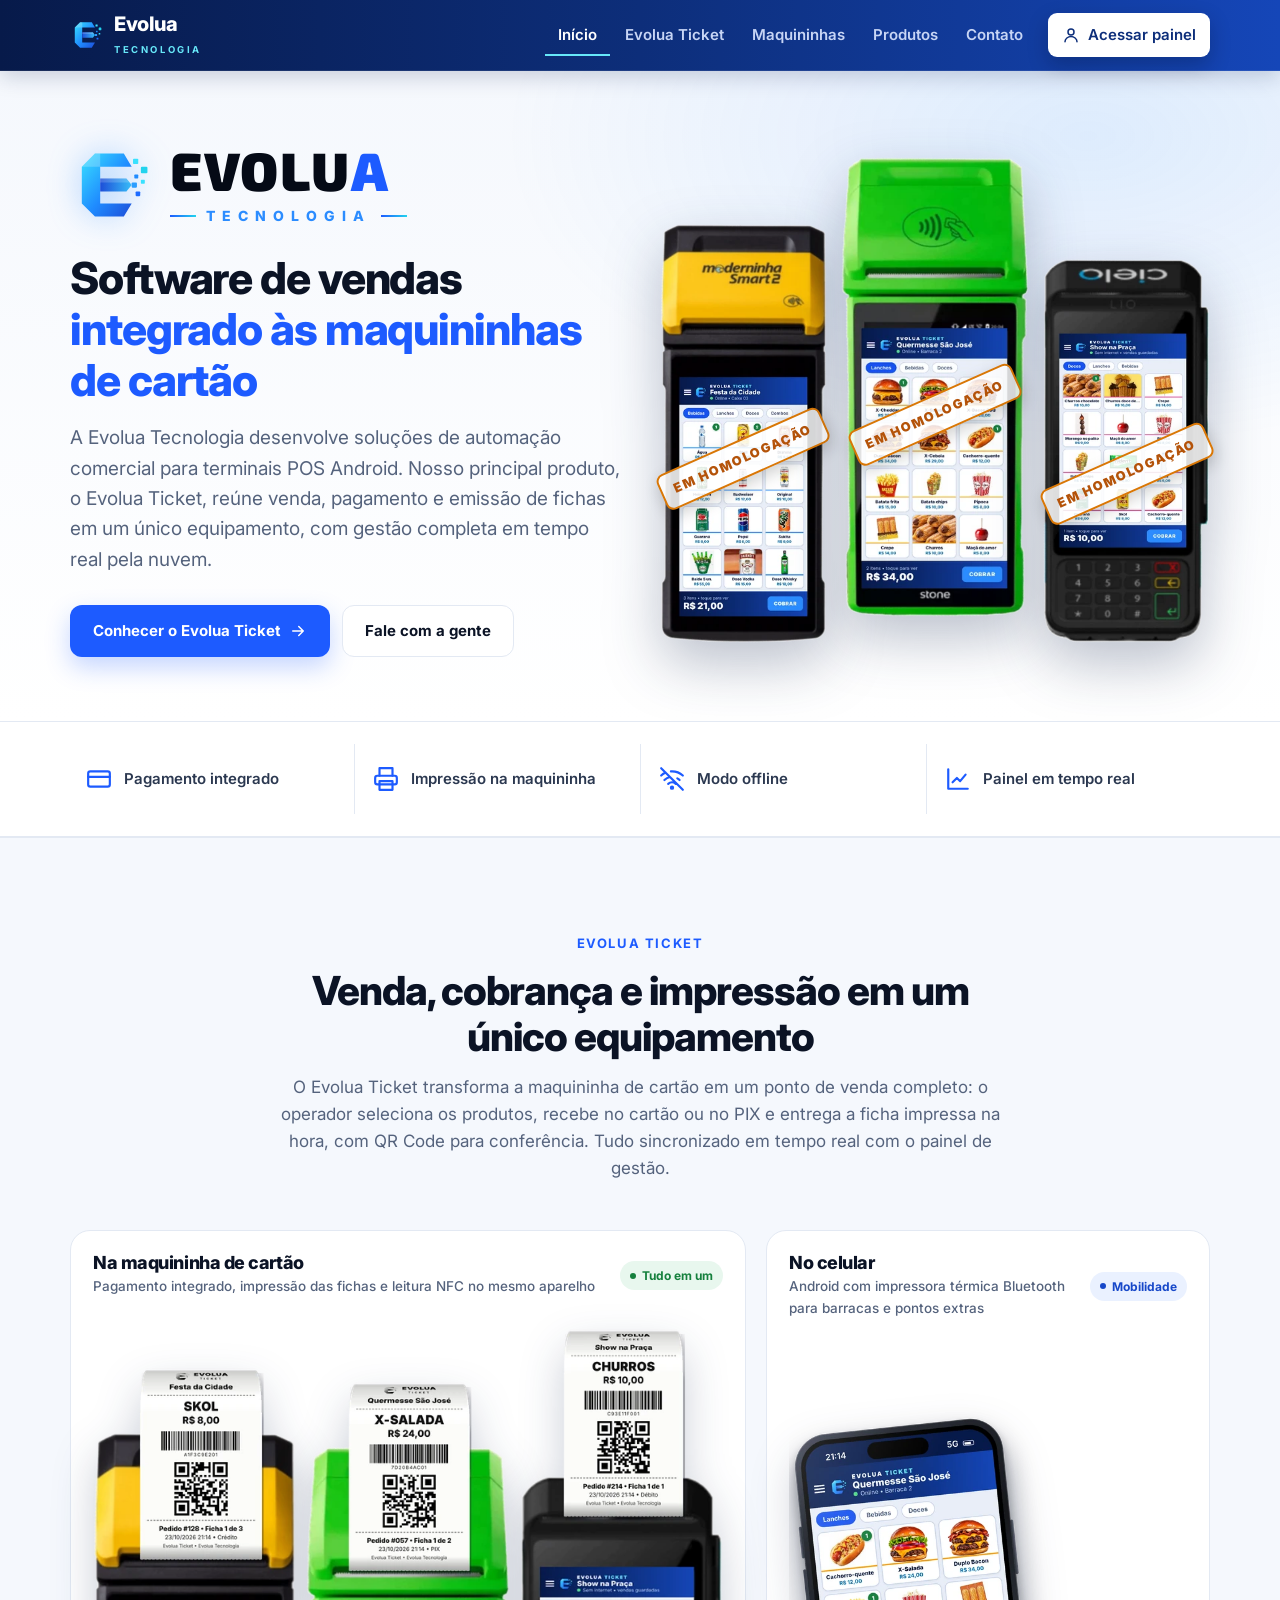
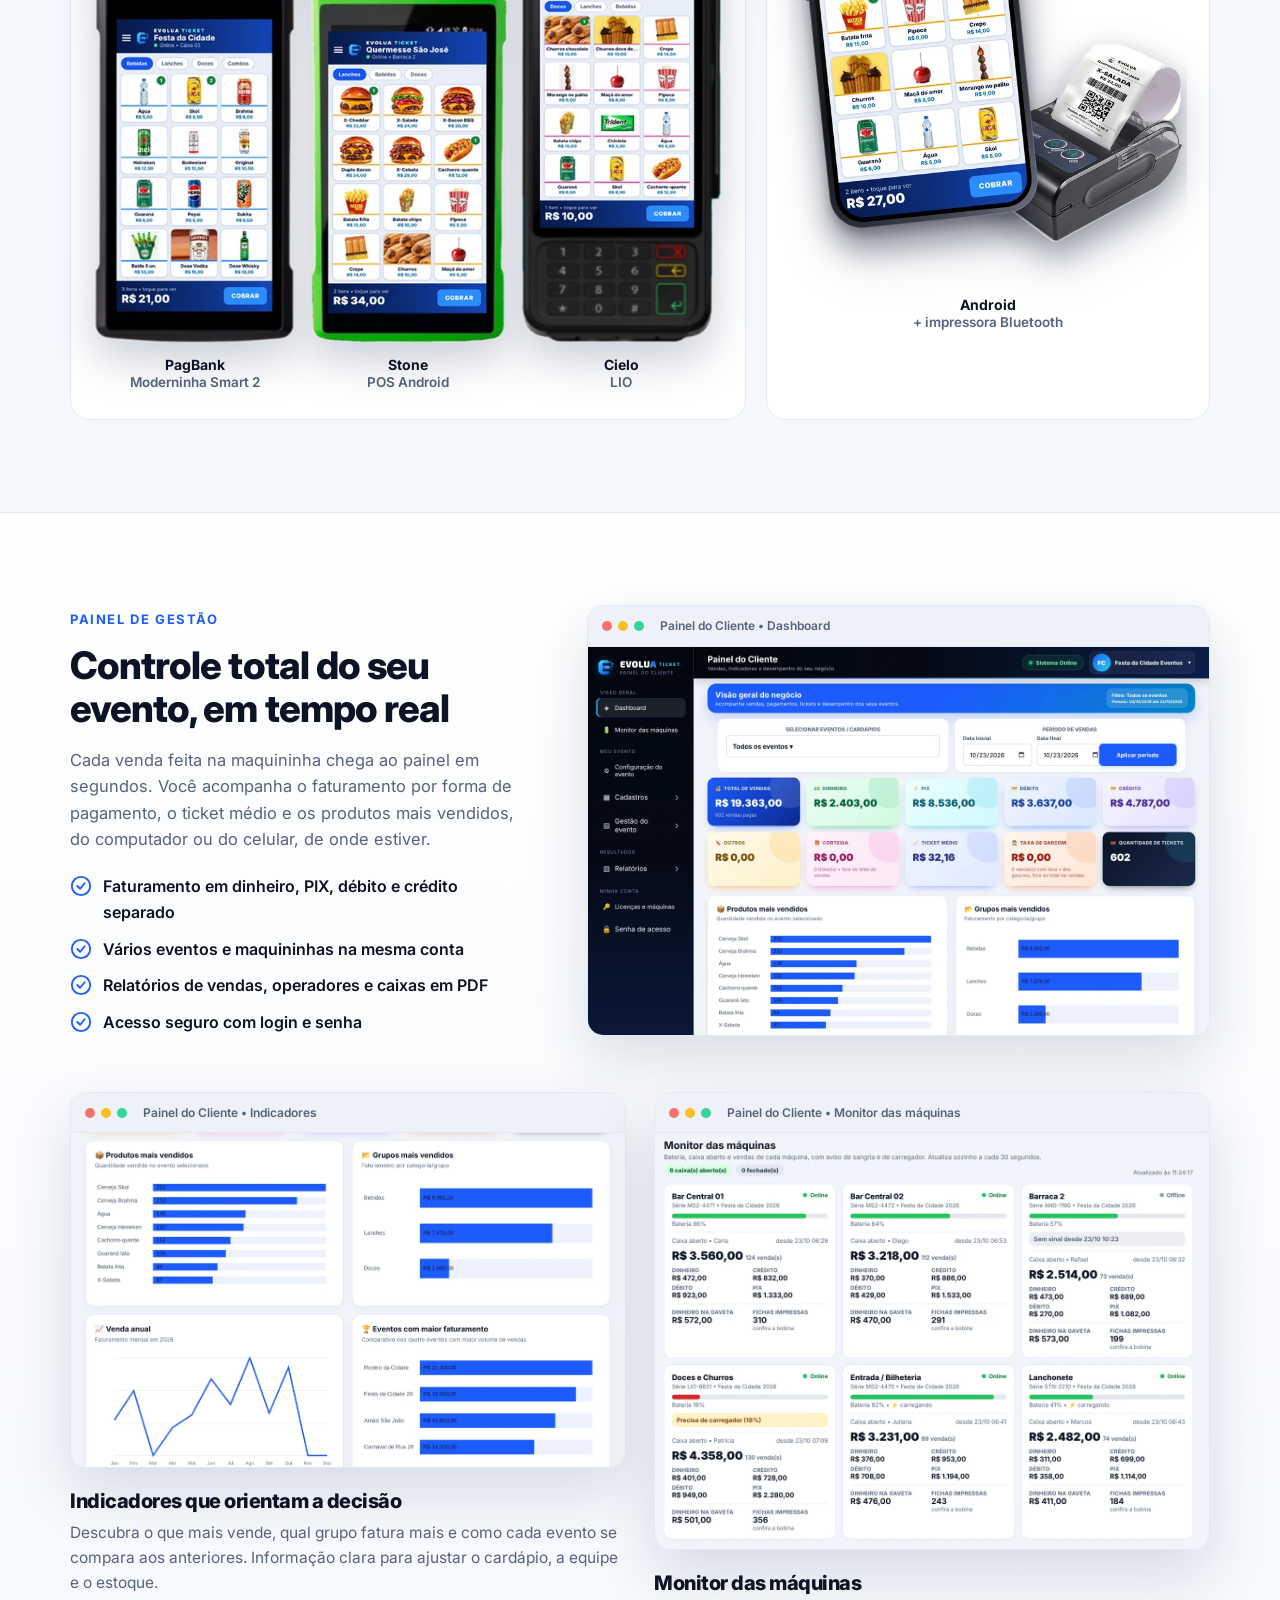
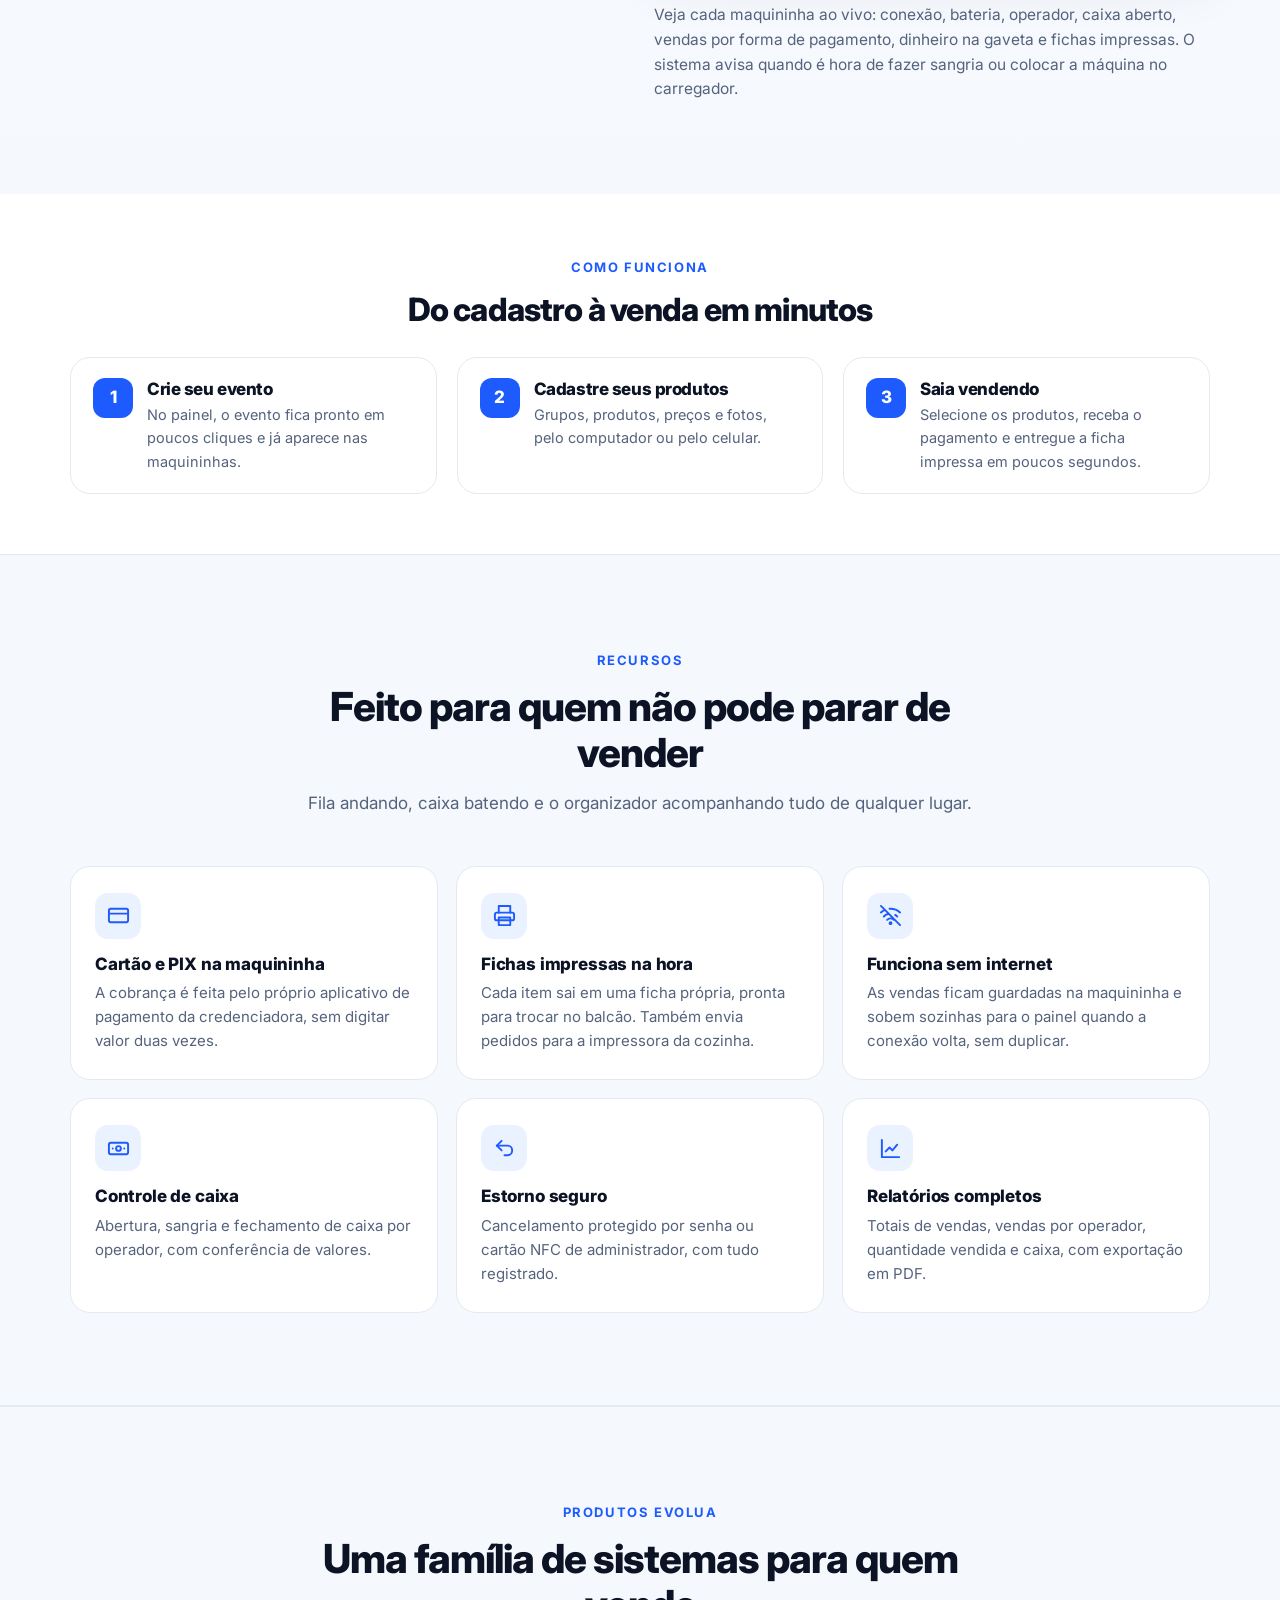
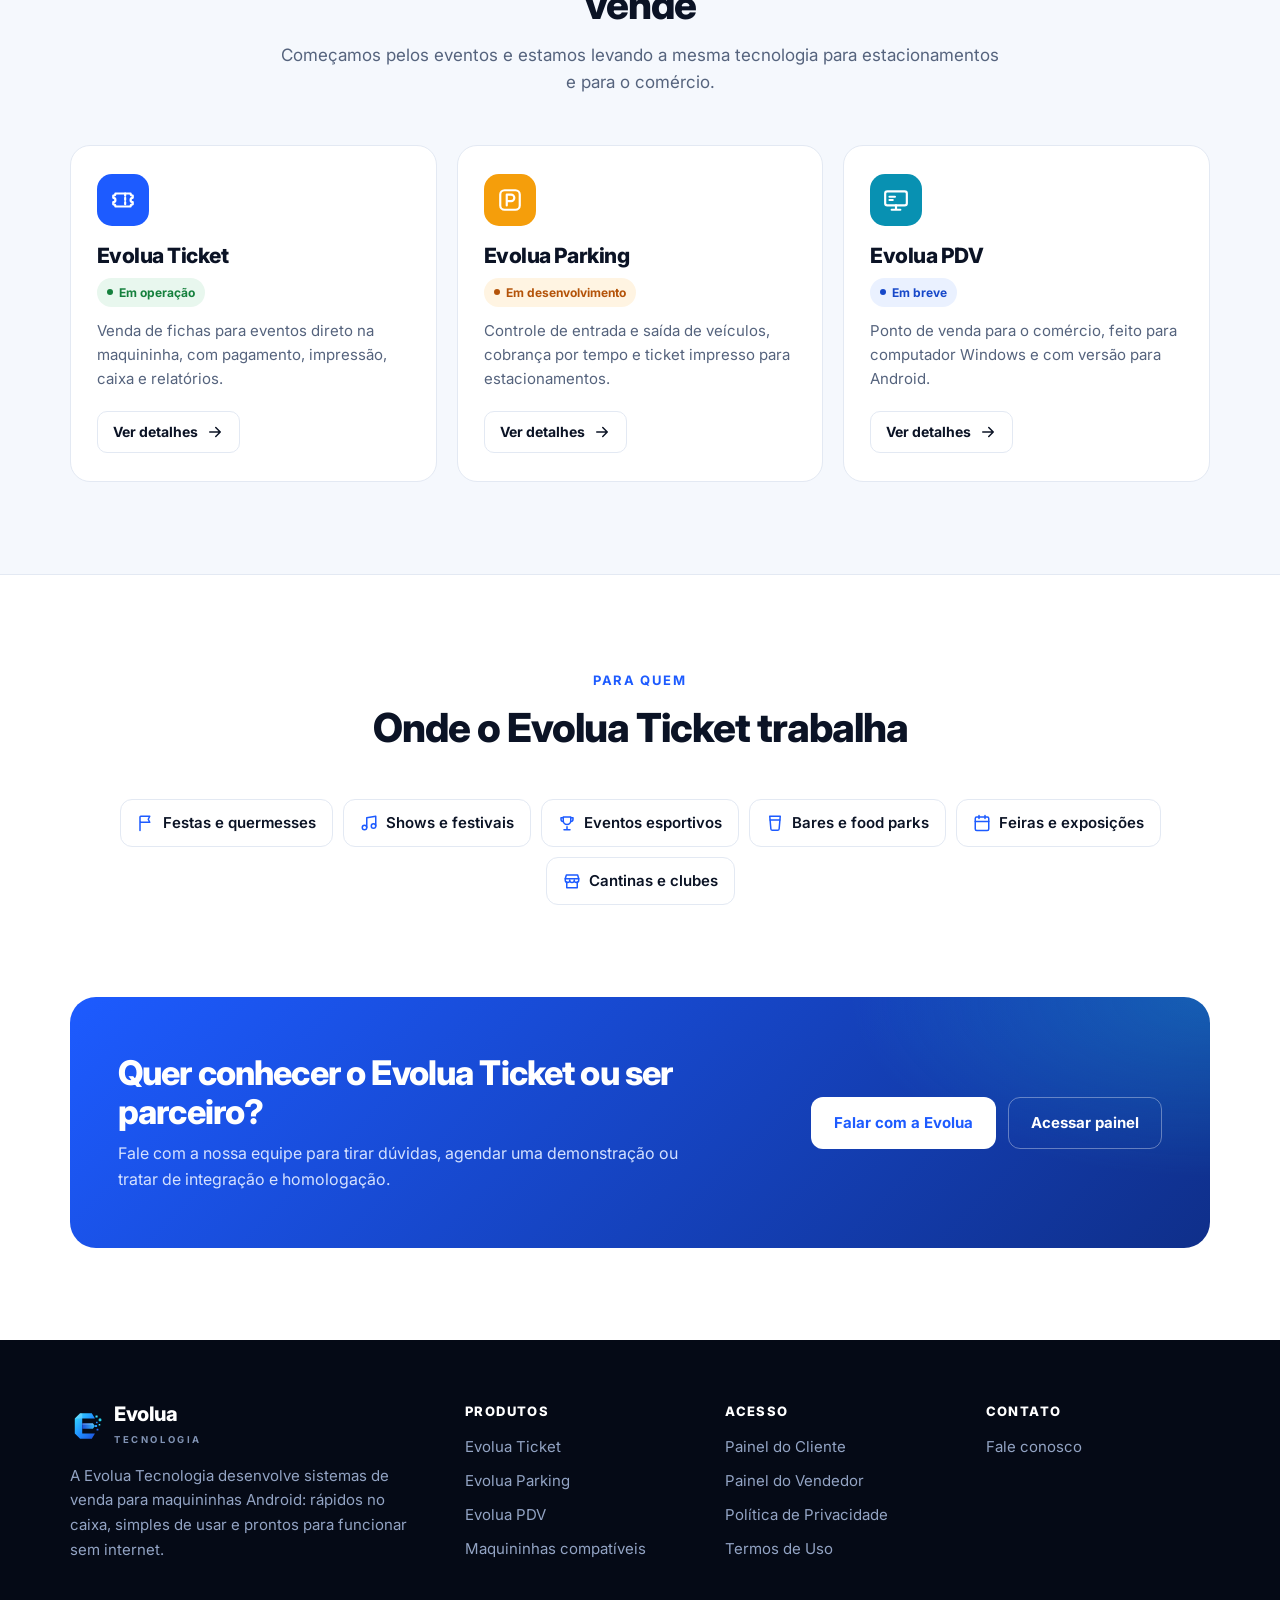
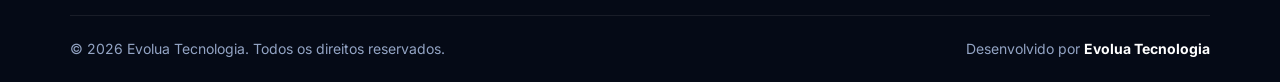
==== index.html @ aa146c1d "Painel de gestão com prints reais do sistema Dashboard, indicadores e monitor das máquinas tirados d" ====
<!doctype html>
<html lang="pt-BR">
<head>
<meta charset="utf-8">
<meta name="viewport" content="width=device-width, initial-scale=1">
<title>Evolua Tecnologia | Sistemas de venda para maquininhas Android</title>
<meta name="description" content="A Evolua Tecnologia desenvolve o Evolua Ticket, sistema de venda de fichas para eventos que roda direto na maquininha de cartão: cobra no cartão e no PIX, imprime as fichas e funciona sem internet.">
<meta name="theme-color" content="#071a4a">
<link rel="canonical" href="https://www.evoluatecnologia.com.br/">
<meta property="og:type" content="website">
<meta property="og:locale" content="pt_BR">
<meta property="og:site_name" content="Evolua Tecnologia">
<meta property="og:title" content="Evolua Tecnologia | Sistemas de venda para maquininhas Android">
<meta property="og:description" content="A Evolua Tecnologia desenvolve o Evolua Ticket, sistema de venda de fichas para eventos que roda direto na maquininha de cartão: cobra no cartão e no PIX, imprime as fichas e funciona sem internet.">
<meta property="og:url" content="https://www.evoluatecnologia.com.br/">
<link rel="icon" type="image/svg+xml" href="assets/img/evolua-icon.svg">
<link rel="preconnect" href="https://fonts.googleapis.com">
<link rel="preconnect" href="https://fonts.gstatic.com" crossorigin>
<link href="https://fonts.googleapis.com/css2?family=Exo+2:wght@800;900&family=Inter:wght@400;500;600;700;800;900&display=swap" rel="stylesheet">
<link rel="stylesheet" href="assets/css/style.css">
</head>
<body>
<header class="header">
  <div class="wrap">
    <a class="brand" href="index.html" aria-label="Evolua Tecnologia - início"><img src="assets/img/evolua-mark.svg" alt="" width="34" height="34"><span><span class="brand-name">Evolua</span><span class="brand-sub">Tecnologia</span></span></a>
    <button class="menu-btn" type="button" aria-label="Abrir menu" aria-expanded="false" aria-controls="menu"><svg viewBox="0 0 24 24" fill="none" stroke="currentColor" stroke-width="2" stroke-linecap="round" stroke-linejoin="round" aria-hidden="true"><path d="M3 6h18M3 12h18M3 18h18"/></svg></button>
    <nav class="nav" id="menu" aria-label="Menu principal">
      <a href="index.html" class="active" aria-current="page">Início</a><a href="evolua-ticket.html">Evolua Ticket</a><a href="index.html#compatibilidade">Maquininhas</a><a href="index.html#produtos">Produtos</a><a href="contato.html">Contato</a>
      <a class="btn btn-primary btn-sm" href="acesso.html"><svg viewBox="0 0 24 24" fill="none" stroke="currentColor" stroke-width="2" stroke-linecap="round" stroke-linejoin="round" aria-hidden="true"><circle cx="12" cy="8" r="4"/><path d="M4 21c0-4 4-7 8-7s8 3 8 7"/></svg> Acessar painel</a>
    </nav>
  </div>
</header>
<main>

<section class="hero hero-brand">
  <div class="wrap">
    <div>
      <div class="lockup" role="img" aria-label="Evolua Tecnologia">
        <img src="assets/img/evolua-mark.svg" alt="" width="84" height="84">
        <div><b>EVOLU<i>A</i></b><small>TECNOLOGIA</small></div>
      </div>
      <h1>Software de vendas <span class="hl">integrado às maquininhas de cartão</span></h1>
      <p class="lead">A Evolua Tecnologia desenvolve soluções de automação comercial para terminais POS Android. Nosso principal produto, o Evolua Ticket, reúne venda, pagamento e emissão de fichas em um único equipamento, com gestão completa em tempo real pela nuvem.</p>
      <div class="hero-actions">
        <a class="btn btn-primary" href="evolua-ticket.html">Conhecer o Evolua Ticket <svg viewBox="0 0 24 24" fill="none" stroke="currentColor" stroke-width="2" stroke-linecap="round" stroke-linejoin="round" aria-hidden="true"><path d="M5 12h14M13 6l6 6-6 6"/></svg></a>
        <a class="btn btn-outline" href="contato.html">Fale com a gente</a>
      </div>
    </div>
    <div class="real-devices">
      <figure class="real-dev "><img src="assets/img/maquininhas/moderninha-smart-2.webp" alt="Evolua Ticket na maquininha Moderninha Smart 2 da PagBank" loading="eager"><span class="stamp">Em homologação</span></figure>
      <figure class="real-dev mid"><img src="assets/img/maquininhas/stone.webp" alt="Evolua Ticket na maquininha da Stone" loading="eager"><span class="stamp">Em homologação</span></figure>
      <figure class="real-dev "><img src="assets/img/maquininhas/cielo.webp" alt="Evolua Ticket na maquininha Cielo LIO" loading="eager"><span class="stamp">Em homologação</span></figure>
    </div>
  </div>
</section>


<section class="strip">
  <div class="wrap">
    <div><svg viewBox="0 0 24 24" fill="none" stroke="currentColor" stroke-width="2" stroke-linecap="round" stroke-linejoin="round" aria-hidden="true"><rect x="2" y="5" width="20" height="14" rx="2"/><path d="M2 10h20"/></svg> Pagamento integrado</div>
    <div><svg viewBox="0 0 24 24" fill="none" stroke="currentColor" stroke-width="2" stroke-linecap="round" stroke-linejoin="round" aria-hidden="true"><path d="M6 9V2h12v7"/><rect x="2" y="9" width="20" height="8" rx="2"/><path d="M6 14h12v8H6z"/></svg> Impressão na maquininha</div>
    <div><svg viewBox="0 0 24 24" fill="none" stroke="currentColor" stroke-width="2" stroke-linecap="round" stroke-linejoin="round" aria-hidden="true"><path d="M2 2l20 20M8.5 16.5a5 5 0 0 1 7 0M5 13a10 10 0 0 1 5.2-2.8M19 13a10 10 0 0 0-2.1-1.6M2 8.8a15 15 0 0 1 4.2-2.7M22 8.8A15 15 0 0 0 11 5"/><circle cx="12" cy="20" r="1"/></svg> Modo offline</div>
    <div><svg viewBox="0 0 24 24" fill="none" stroke="currentColor" stroke-width="2" stroke-linecap="round" stroke-linejoin="round" aria-hidden="true"><path d="M3 3v18h18"/><path d="M7 15l4-4 3 3 5-6"/></svg> Painel em tempo real</div>
  </div>
</section>

<section class="section section-soft" id="compatibilidade">
  <div class="wrap">
    <div class="section-head reveal">
      <span class="kicker">Evolua Ticket</span>
      <h2>Venda, cobrança e impressão em um único equipamento</h2>
      <p>O Evolua Ticket transforma a maquininha de cartão em um ponto de venda completo: o operador seleciona os produtos, recebe no cartão ou no PIX e entrega a ficha impressa na hora, com QR Code para conferência. Tudo sincronizado em tempo real com o painel de gestão.</p>
    </div>
    <div class="compat">
      <article class="compat-card wide reveal">
        <div class="compat-head"><div><h3>Na maquininha de cartão</h3><small>Pagamento integrado, impressão das fichas e leitura NFC no mesmo aparelho</small></div><span class="pill">Tudo em um</span></div>
        <div class="compat-devices real">
          <figure><img src="assets/img/maquininhas/ficha-moderninha-smart-2.webp" alt="Ficha do Evolua Ticket saindo da Moderninha Smart 2" loading="lazy"><figcaption><b>PagBank</b>Moderninha Smart 2</figcaption></figure>
          <figure><img src="assets/img/maquininhas/ficha-stone.webp" alt="Ficha do Evolua Ticket saindo da maquininha Stone" loading="lazy"><figcaption><b>Stone</b>POS Android</figcaption></figure>
          <figure><img src="assets/img/maquininhas/ficha-cielo.webp" alt="Ficha do Evolua Ticket saindo da Cielo LIO" loading="lazy"><figcaption><b>Cielo</b>LIO</figcaption></figure>
        </div>
      </article>
      <article class="compat-card phone-card reveal">
        <div class="compat-head"><div><h3>No celular</h3><small>Android com impressora térmica Bluetooth para barracas e pontos extras</small></div><span class="pill blue">Mobilidade</span></div>
        <div class="compat-devices real">
          <figure class="phone-set"><img src="assets/img/maquininhas/celular-impressora.webp" alt="Evolua Ticket no celular Android com a ficha saindo da impressora Bluetooth" loading="lazy"><figcaption><b>Android</b>+ impressora Bluetooth</figcaption></figure>
        </div>
      </article>
    </div>
  </div>
</section>

<section class="section panel-section" id="painel">
  <div class="wrap">
    <div class="split panel-intro">
      <div class="reveal">
        <span class="kicker">Painel de gestão</span>
        <h2>Controle total do seu evento, em tempo real</h2>
        <p>Cada venda feita na maquininha chega ao painel em segundos. Você acompanha o faturamento por forma de pagamento, o ticket médio e os produtos mais vendidos, do computador ou do celular, de onde estiver.</p>
        <ul class="checklist"><li><svg viewBox="0 0 24 24" fill="none" stroke="currentColor" stroke-width="2" stroke-linecap="round" stroke-linejoin="round" aria-hidden="true"><circle cx="12" cy="12" r="10"/><path d="m8 12 3 3 5-6"/></svg><span>Faturamento em dinheiro, PIX, débito e crédito separado</span></li><li><svg viewBox="0 0 24 24" fill="none" stroke="currentColor" stroke-width="2" stroke-linecap="round" stroke-linejoin="round" aria-hidden="true"><circle cx="12" cy="12" r="10"/><path d="m8 12 3 3 5-6"/></svg><span>Vários eventos e maquininhas na mesma conta</span></li><li><svg viewBox="0 0 24 24" fill="none" stroke="currentColor" stroke-width="2" stroke-linecap="round" stroke-linejoin="round" aria-hidden="true"><circle cx="12" cy="12" r="10"/><path d="m8 12 3 3 5-6"/></svg><span>Relatórios de vendas, operadores e caixas em PDF</span></li><li><svg viewBox="0 0 24 24" fill="none" stroke="currentColor" stroke-width="2" stroke-linecap="round" stroke-linejoin="round" aria-hidden="true"><circle cx="12" cy="12" r="10"/><path d="m8 12 3 3 5-6"/></svg><span>Acesso seguro com login e senha</span></li></ul>
        
      </div>
      <figure class="shot reveal"><div class="shot-bar"><i></i><i></i><i></i><span>Painel do Cliente • Dashboard</span></div><img src="assets/img/painel/dashboard.webp" alt="Painel do cliente do Evolua Ticket com o faturamento do evento" loading="lazy"></figure>
    </div>
    <div class="panel-duo">
      <div class="duo-item reveal">
        <figure class="shot reveal"><div class="shot-bar"><i></i><i></i><i></i><span>Painel do Cliente • Indicadores</span></div><img src="assets/img/painel/graficos.webp" alt="Gráficos de produtos, grupos, venda anual e eventos no painel do Evolua Ticket" loading="lazy"></figure>
        <h3>Indicadores que orientam a decisão</h3>
        <p>Descubra o que mais vende, qual grupo fatura mais e como cada evento se compara aos anteriores. Informação clara para ajustar o cardápio, a equipe e o estoque.</p>
      </div>
      <div class="duo-item reveal">
        <figure class="shot reveal"><div class="shot-bar"><i></i><i></i><i></i><span>Painel do Cliente • Monitor das máquinas</span></div><img src="assets/img/painel/monitor.webp" alt="Monitor das máquinas do Evolua Ticket com bateria, caixa e vendas de cada maquininha" loading="lazy"></figure>
        <h3>Monitor das máquinas</h3>
        <p>Veja cada maquininha ao vivo: conexão, bateria, operador, caixa aberto, vendas por forma de pagamento, dinheiro na gaveta e fichas impressas. O sistema avisa quando é hora de fazer sangria ou colocar a máquina no carregador.</p>
      </div>
    </div>
  </div>
</section>

<section class="section section-compact">
  <div class="wrap">
    <div class="section-head reveal">
      <span class="kicker">Como funciona</span>
      <h2>Do cadastro à venda em minutos</h2>
    </div>
    <div class="steps">
      <div class="step reveal"><h3>Crie seu evento</h3><p>No painel, o evento fica pronto em poucos cliques e já aparece nas maquininhas.</p></div>
      <div class="step reveal"><h3>Cadastre seus produtos</h3><p>Grupos, produtos, preços e fotos, pelo computador ou pelo celular.</p></div>
      <div class="step reveal"><h3>Saia vendendo</h3><p>Selecione os produtos, receba o pagamento e entregue a ficha impressa em poucos segundos.</p></div>
    </div>
  </div>
</section>

<section class="section section-soft">
  <div class="wrap">
    <div class="section-head reveal">
      <span class="kicker">Recursos</span>
      <h2>Feito para quem não pode parar de vender</h2>
      <p>Fila andando, caixa batendo e o organizador acompanhando tudo de qualquer lugar.</p>
    </div>
    <div class="features "><div class="feature reveal"><div class="f-ic"><svg viewBox="0 0 24 24" fill="none" stroke="currentColor" stroke-width="2" stroke-linecap="round" stroke-linejoin="round" aria-hidden="true"><rect x="2" y="5" width="20" height="14" rx="2"/><path d="M2 10h20"/></svg></div><h3>Cartão e PIX na maquininha</h3><p>A cobrança é feita pelo próprio aplicativo de pagamento da credenciadora, sem digitar valor duas vezes.</p></div><div class="feature reveal"><div class="f-ic"><svg viewBox="0 0 24 24" fill="none" stroke="currentColor" stroke-width="2" stroke-linecap="round" stroke-linejoin="round" aria-hidden="true"><path d="M6 9V2h12v7"/><rect x="2" y="9" width="20" height="8" rx="2"/><path d="M6 14h12v8H6z"/></svg></div><h3>Fichas impressas na hora</h3><p>Cada item sai em uma ficha própria, pronta para trocar no balcão. Também envia pedidos para a impressora da cozinha.</p></div><div class="feature reveal"><div class="f-ic"><svg viewBox="0 0 24 24" fill="none" stroke="currentColor" stroke-width="2" stroke-linecap="round" stroke-linejoin="round" aria-hidden="true"><path d="M2 2l20 20M8.5 16.5a5 5 0 0 1 7 0M5 13a10 10 0 0 1 5.2-2.8M19 13a10 10 0 0 0-2.1-1.6M2 8.8a15 15 0 0 1 4.2-2.7M22 8.8A15 15 0 0 0 11 5"/><circle cx="12" cy="20" r="1"/></svg></div><h3>Funciona sem internet</h3><p>As vendas ficam guardadas na maquininha e sobem sozinhas para o painel quando a conexão volta, sem duplicar.</p></div><div class="feature reveal"><div class="f-ic"><svg viewBox="0 0 24 24" fill="none" stroke="currentColor" stroke-width="2" stroke-linecap="round" stroke-linejoin="round" aria-hidden="true"><rect x="2" y="6" width="20" height="12" rx="2"/><circle cx="12" cy="12" r="2.5"/><path d="M6 12h.01M18 12h.01"/></svg></div><h3>Controle de caixa</h3><p>Abertura, sangria e fechamento de caixa por operador, com conferência de valores.</p></div><div class="feature reveal"><div class="f-ic"><svg viewBox="0 0 24 24" fill="none" stroke="currentColor" stroke-width="2" stroke-linecap="round" stroke-linejoin="round" aria-hidden="true"><path d="M9 14 4 9l5-5"/><path d="M4 9h11a5 5 0 0 1 0 10h-3"/></svg></div><h3>Estorno seguro</h3><p>Cancelamento protegido por senha ou cartão NFC de administrador, com tudo registrado.</p></div><div class="feature reveal"><div class="f-ic"><svg viewBox="0 0 24 24" fill="none" stroke="currentColor" stroke-width="2" stroke-linecap="round" stroke-linejoin="round" aria-hidden="true"><path d="M3 3v18h18"/><path d="M7 15l4-4 3 3 5-6"/></svg></div><h3>Relatórios completos</h3><p>Totais de vendas, vendas por operador, quantidade vendida e caixa, com exportação em PDF.</p></div></div>
  </div>
</section>

<section class="section section-soft" id="produtos">
  <div class="wrap">
    <div class="section-head reveal">
      <span class="kicker">Produtos Evolua</span>
      <h2>Uma família de sistemas para quem vende</h2>
      <p>Começamos pelos eventos e estamos levando a mesma tecnologia para estacionamentos e para o comércio.</p>
    </div>
    <div class="products">
      <article class="product reveal">
        <div class="p-ic"><svg viewBox="0 0 24 24" fill="none" stroke="currentColor" stroke-width="2" stroke-linecap="round" stroke-linejoin="round" aria-hidden="true"><path d="M3 8a2 2 0 0 0 2-2h14a2 2 0 0 0 2 2v2a2 2 0 0 0 0 4v2a2 2 0 0 0-2 2H5a2 2 0 0 0-2-2v-2a2 2 0 0 0 0-4Z"/><path d="M14 6v12" stroke-dasharray="2 2"/></svg></div>
        <h3>Evolua Ticket</h3><span class="pill">Em operação</span>
        <p>Venda de fichas para eventos direto na maquininha, com pagamento, impressão, caixa e relatórios.</p>
        <a class="btn btn-outline btn-sm" href="evolua-ticket.html">Ver detalhes <svg viewBox="0 0 24 24" fill="none" stroke="currentColor" stroke-width="2" stroke-linecap="round" stroke-linejoin="round" aria-hidden="true"><path d="M5 12h14M13 6l6 6-6 6"/></svg></a>
      </article>
      <article class="product reveal">
        <div class="p-ic amber"><svg viewBox="0 0 24 24" fill="none" stroke="currentColor" stroke-width="2" stroke-linecap="round" stroke-linejoin="round" aria-hidden="true"><rect x="3" y="3" width="18" height="18" rx="4"/><path d="M9 17V7h4a3 3 0 0 1 0 6H9"/></svg></div>
        <h3>Evolua Parking</h3><span class="pill amber">Em desenvolvimento</span>
        <p>Controle de entrada e saída de veículos, cobrança por tempo e ticket impresso para estacionamentos.</p>
        <a class="btn btn-outline btn-sm" href="evolua-parking.html">Ver detalhes <svg viewBox="0 0 24 24" fill="none" stroke="currentColor" stroke-width="2" stroke-linecap="round" stroke-linejoin="round" aria-hidden="true"><path d="M5 12h14M13 6l6 6-6 6"/></svg></a>
      </article>
      <article class="product reveal">
        <div class="p-ic cyan"><svg viewBox="0 0 24 24" fill="none" stroke="currentColor" stroke-width="2" stroke-linecap="round" stroke-linejoin="round" aria-hidden="true"><rect x="2" y="4" width="20" height="13" rx="2"/><path d="M8 21h8M12 17v4"/><path d="M6 9h5M6 12h3"/></svg></div>
        <h3>Evolua PDV</h3><span class="pill blue">Em breve</span>
        <p>Ponto de venda para o comércio, feito para computador Windows e com versão para Android.</p>
        <a class="btn btn-outline btn-sm" href="evolua-pdv.html">Ver detalhes <svg viewBox="0 0 24 24" fill="none" stroke="currentColor" stroke-width="2" stroke-linecap="round" stroke-linejoin="round" aria-hidden="true"><path d="M5 12h14M13 6l6 6-6 6"/></svg></a>
      </article>
    </div>
  </div>
</section>

<section class="section">
  <div class="wrap">
    <div class="section-head reveal">
      <span class="kicker">Para quem</span>
      <h2>Onde o Evolua Ticket trabalha</h2>
    </div>
    <div class="uses">
      <span><svg viewBox="0 0 24 24" fill="none" stroke="currentColor" stroke-width="2" stroke-linecap="round" stroke-linejoin="round" aria-hidden="true"><path d="M4 22V4a1 1 0 0 1 1-1h12l-2 4 2 4H5"/></svg> Festas e quermesses</span><span><svg viewBox="0 0 24 24" fill="none" stroke="currentColor" stroke-width="2" stroke-linecap="round" stroke-linejoin="round" aria-hidden="true"><path d="M9 18V5l12-2v13"/><circle cx="6" cy="18" r="3"/><circle cx="18" cy="16" r="3"/></svg> Shows e festivais</span><span><svg viewBox="0 0 24 24" fill="none" stroke="currentColor" stroke-width="2" stroke-linecap="round" stroke-linejoin="round" aria-hidden="true"><path d="M8 21h8M12 17v4M7 4h10v5a5 5 0 0 1-10 0Z"/><path d="M17 5h3v2a3 3 0 0 1-3 3M7 5H4v2a3 3 0 0 0 3 3"/></svg> Eventos esportivos</span>
      <span><svg viewBox="0 0 24 24" fill="none" stroke="currentColor" stroke-width="2" stroke-linecap="round" stroke-linejoin="round" aria-hidden="true"><path d="M5 3h14l-1.5 17a2 2 0 0 1-2 1.8h-7a2 2 0 0 1-2-1.8Z"/><path d="M5.5 8h13"/></svg> Bares e food parks</span><span><svg viewBox="0 0 24 24" fill="none" stroke="currentColor" stroke-width="2" stroke-linecap="round" stroke-linejoin="round" aria-hidden="true"><rect x="3" y="4" width="18" height="18" rx="2"/><path d="M16 2v4M8 2v4M3 10h18"/></svg> Feiras e exposições</span><span><svg viewBox="0 0 24 24" fill="none" stroke="currentColor" stroke-width="2" stroke-linecap="round" stroke-linejoin="round" aria-hidden="true"><path d="M3 9 4.5 4h15L21 9"/><path d="M3 9h18v2a3 3 0 0 1-6 0 3 3 0 0 1-6 0 3 3 0 0 1-6 0Z"/><path d="M5 13v8h14v-8"/></svg> Cantinas e clubes</span>
    </div>
  </div>
</section>

<section class="section" style="padding-top:0">
  <div class="wrap">
    <div class="cta reveal">
      <div><h2>Quer conhecer o Evolua Ticket ou ser parceiro?</h2><p>Fale com a nossa equipe para tirar dúvidas, agendar uma demonstração ou tratar de integração e homologação.</p></div>
      <div class="actions"><a class="btn btn-white" href="contato.html">Falar com a Evolua</a><a class="btn btn-ghost" href="acesso.html">Acessar painel</a></div>
    </div>
  </div>
</section>

</main>
<footer class="footer">
  <div class="wrap">
    <div class="footer-grid">
      <div>
        <a class="brand" href="index.html" aria-label="Evolua Tecnologia - início"><img src="assets/img/evolua-mark.svg" alt="" width="34" height="34"><span><span class="brand-name">Evolua</span><span class="brand-sub">Tecnologia</span></span></a>
        <p class="about">A Evolua Tecnologia desenvolve sistemas de venda para maquininhas Android: rápidos no caixa, simples de usar e prontos para funcionar sem internet.</p>
        <p class="company" data-contact="empresa" hidden><span data-contact-text></span></p>
      </div>
      <div>
        <h4>Produtos</h4>
        <ul>
          <li><a href="evolua-ticket.html">Evolua Ticket</a></li>
          <li><a href="evolua-parking.html">Evolua Parking</a></li>
          <li><a href="evolua-pdv.html">Evolua PDV</a></li>
          <li><a href="index.html#compatibilidade">Maquininhas compatíveis</a></li>
        </ul>
      </div>
      <div>
        <h4>Acesso</h4>
        <ul>
          <li><a href="https://giropdv-server-production.up.railway.app/index.php">Painel do Cliente</a></li>
          <li><a href="https://giropdv-server-production.up.railway.app/vendedor.php">Painel do Vendedor</a></li>
          <li><a href="privacidade.html">Política de Privacidade</a></li>
          <li><a href="termos.html">Termos de Uso</a></li>
        </ul>
      </div>
      <div>
        <h4>Contato</h4>
        <ul>
          <li><a href="contato.html">Fale conosco</a></li>
          <li><a data-contact="whatsapp" hidden>WhatsApp: <span data-contact-text></span></a></li>
          <li><a data-contact="email" hidden><span data-contact-text></span></a></li>
          <li><a data-contact="instagram" hidden>Instagram: <span data-contact-text></span></a></li>
        </ul>
      </div>
    </div>
    <div class="footer-bottom">
      <span>© <span data-year>2026</span> Evolua Tecnologia. Todos os direitos reservados.</span>
      <span>Desenvolvido por <b>Evolua Tecnologia</b></span>
    </div>
  </div>
</footer>
<a class="wa-float" href="contato.html" aria-label="Falar no WhatsApp" hidden><svg viewBox="0 0 24 24" fill="currentColor" aria-hidden="true"><path d="M17.47 14.38c-.3-.15-1.76-.87-2.03-.97-.27-.1-.47-.15-.67.15-.2.3-.77.97-.94 1.17-.17.2-.35.22-.65.07-.3-.15-1.26-.46-2.4-1.48-.89-.79-1.49-1.77-1.66-2.07-.17-.3-.02-.46.13-.61.13-.13.3-.35.45-.52.15-.17.2-.3.3-.5.1-.2.05-.37-.03-.52-.07-.15-.67-1.6-.92-2.2-.24-.58-.49-.5-.67-.51h-.57c-.2 0-.52.07-.8.37-.27.3-1.04 1.02-1.04 2.48 0 1.46 1.07 2.88 1.21 3.08.15.2 2.1 3.2 5.08 4.49.71.31 1.26.49 1.7.63.71.22 1.36.19 1.87.12.57-.09 1.76-.72 2-1.41.25-.7.25-1.29.17-1.41-.07-.13-.27-.2-.57-.35ZM12.04 21.5h-.01a9.43 9.43 0 0 1-4.8-1.32l-.35-.2-3.57.94.95-3.48-.22-.36A9.42 9.42 0 0 1 2.6 12.05C2.6 6.84 6.84 2.6 12.05 2.6c2.52 0 4.9.99 6.68 2.77a9.37 9.37 0 0 1 2.76 6.68c0 5.21-4.24 9.45-9.45 9.45Zm8.04-17.5A11.3 11.3 0 0 0 12.04.7C5.78.7.68 5.8.68 12.05c0 2 .52 3.95 1.52 5.67L.58 23.3l5.72-1.5a11.3 11.3 0 0 0 5.74 1.46h.01c6.26 0 11.36-5.1 11.36-11.35 0-3.04-1.18-5.89-3.33-8.03Z"/></svg></a>
<script src="assets/js/main.js"></script>
</body>
</html>
---- assets/css/style.css ----
/* =========================================================
   EVOLUA TECNOLOGIA - SITE INSTITUCIONAL
   Visual claro e corporativo, nas cores do Evolua Ticket.
========================================================= */
:root{
    --navy:#050a16;
    --navy-2:#0a1530;
    --blue:#1d5bff;
    --blue-2:#2b8cff;
    --blue-dark:#1748c9;
    --cyan:#22d3ee;
    --green:#16a34a;
    --amber:#d97706;

    --bg:#ffffff;
    --bg-soft:#f5f8fd;
    --text:#0b1325;
    --muted:#55637d;
    --line:#e3e9f3;

    --radius:20px;
    --shadow:0 18px 50px rgba(15,32,72,.09);
    --wrap:1180px;
}
*{box-sizing:border-box}
html{scroll-behavior:smooth;-webkit-text-size-adjust:100%}
body{margin:0;font-family:'Inter',system-ui,-apple-system,'Segoe UI',Arial,sans-serif;background:var(--bg);color:var(--text);line-height:1.6;-webkit-font-smoothing:antialiased;overflow-x:hidden}
img,svg{max-width:100%;display:block}
a{color:inherit}
h1,h2,h3,h4{margin:0;line-height:1.15;letter-spacing:-.025em;font-weight:800}
p{margin:0}
.wrap{width:100%;max-width:var(--wrap);margin:0 auto;padding:0 20px}

/* ---------- Marca ---------- */
.brand{display:flex;align-items:center;gap:10px;text-decoration:none;color:var(--text)}
.brand img{width:34px;height:34px}
.brand-name{font-size:20px;font-weight:800;letter-spacing:-.02em;line-height:1}
.brand-sub{display:block;font-size:9.5px;font-weight:700;letter-spacing:2.6px;color:var(--muted);margin-top:4px;text-transform:uppercase}
.footer .brand{color:#fff}
.footer .brand-sub{color:#8193b4}

/* ---------- Botões ---------- */
.btn{display:inline-flex;align-items:center;justify-content:center;gap:8px;padding:13px 22px;border-radius:12px;border:1px solid transparent;font:inherit;font-weight:700;font-size:15px;text-decoration:none;cursor:pointer;transition:transform .18s,box-shadow .18s,background .18s,border-color .18s;white-space:nowrap}
.btn svg{width:18px;height:18px;flex:0 0 auto}
.btn:hover{transform:translateY(-1px)}
.btn-primary{background:var(--blue);color:#fff;box-shadow:0 10px 24px rgba(29,91,255,.25)}
.btn-primary:hover{background:var(--blue-dark)}
.btn-outline{background:#fff;color:var(--text);border-color:var(--line)}
.btn-outline:hover{border-color:var(--blue);color:var(--blue)}
.btn-white{background:#fff;color:var(--blue)}
.btn-ghost{background:transparent;color:#fff;border-color:rgba(255,255,255,.35)}
.btn-ghost:hover{background:rgba(255,255,255,.1)}
.btn-sm{padding:9px 15px;font-size:14px;border-radius:10px}
.btn-block{width:100%}

/* ---------- Cabeçalho (mesmo degradê da barra do app Evolua Ticket) ---------- */
.header{position:sticky;top:0;z-index:50;background:linear-gradient(90deg,#071a4a,#0d2e7a,#1546b8);border-bottom:1px solid rgba(255,255,255,.08);box-shadow:0 6px 20px rgba(7,26,74,.18)}
.header .wrap{display:flex;align-items:center;justify-content:space-between;gap:20px;height:70px}
.header .brand{color:#fff}
.header .brand-sub{color:#67e8f9}
.nav{display:flex;align-items:center;gap:2px}
.nav a{color:#c7d5f5;text-decoration:none;font-weight:600;font-size:15px;padding:9px 13px;border-radius:9px;transition:background .15s,color .15s}
.nav a:hover{color:#fff;background:rgba(255,255,255,.10)}
.nav a.active{color:#fff;box-shadow:inset 0 -2px 0 #67e8f9;border-radius:0}
.nav .btn{margin-left:10px;background:#fff;color:#0d2e7a;box-shadow:0 8px 20px rgba(3,10,30,.25)}
.nav .btn:hover{color:#0d2e7a;background:#e7efff}
.menu-btn{display:none;width:44px;height:44px;border-radius:10px;border:1px solid rgba(255,255,255,.25);background:transparent;color:#fff;cursor:pointer;align-items:center;justify-content:center}
.menu-btn svg{width:22px;height:22px}
@media (max-width:940px){
    .menu-btn{display:inline-flex}
    .nav{position:fixed;left:0;right:0;top:70px;flex-direction:column;align-items:stretch;gap:2px;padding:12px 20px 22px;background:linear-gradient(180deg,#0d2e7a,#071a4a);border-bottom:1px solid rgba(255,255,255,.08);box-shadow:0 20px 40px rgba(3,10,30,.3);transform:translateY(-8px);opacity:0;pointer-events:none;transition:opacity .2s,transform .2s;max-height:calc(100vh - 70px);overflow:auto}
    .nav.open{transform:none;opacity:1;pointer-events:auto}
    .nav a{padding:13px 12px;font-size:16px}
    .nav a.active{background:rgba(255,255,255,.08);box-shadow:inset 3px 0 0 #67e8f9;border-radius:9px}
    .nav .btn{margin:10px 0 0}
}

/* ---------- Hero ---------- */
.hero{position:relative;overflow:hidden;background:radial-gradient(900px 480px at 85% 10%,rgba(43,140,255,.12),transparent 65%),linear-gradient(180deg,var(--bg-soft),#fff);padding:72px 0 64px;border-bottom:1px solid var(--line)}
.hero .wrap{display:grid;grid-template-columns:1fr 1fr;gap:40px;align-items:center}
.hero-sm{padding:64px 0 56px}
.hero-sm .wrap{grid-template-columns:1fr;max-width:860px}
.eyebrow{display:inline-flex;align-items:center;gap:8px;font-size:13px;font-weight:700;color:var(--blue);padding:7px 13px;border-radius:999px;background:#eaf1ff}
.eyebrow .dot{width:7px;height:7px;border-radius:50%;background:var(--blue)}
.eyebrow.amber{color:var(--amber);background:#fff4e2}
.eyebrow.amber .dot{background:var(--amber)}
.hero h1{font-size:clamp(34px,4.6vw,54px);margin:18px 0 18px}
.hero h1 .hl{color:var(--blue)}
.hero .lead{font-size:clamp(17px,1.5vw,19px);color:var(--muted);max-width:580px}
.hero-actions{display:flex;flex-wrap:wrap;gap:12px;margin-top:30px}
.hero-checks{display:flex;flex-wrap:wrap;gap:10px 22px;margin-top:30px;color:#3a4760;font-size:14.5px;font-weight:600}
.hero-checks span{display:inline-flex;align-items:center;gap:7px}
.hero-checks svg{width:18px;height:18px;color:var(--green)}
.hero-devices{position:relative;display:flex;justify-content:center;align-items:flex-end;gap:18px;min-height:470px;padding-top:40px}
.hero-devices::before{content:"";position:absolute;left:10%;right:10%;bottom:-6px;height:30px;border-radius:50%;background:radial-gradient(rgba(15,32,72,.22),transparent 70%)}
.hero-devices .dv:nth-child(1){font-size:8.6px;margin-bottom:6px}
.hero-devices .dv:nth-child(2){font-size:11px;z-index:2}
.hero-devices .dv:nth-child(3){font-size:8.6px;margin-bottom:6px}
@media (max-width:940px){
    .hero{padding:52px 0 48px}
    .hero .wrap{grid-template-columns:1fr;gap:20px}
    .hero-devices{min-height:0}
}
@media (max-width:520px){
    .hero-devices{gap:8px}
    .hero-devices .dv:nth-child(1),.hero-devices .dv:nth-child(3){font-size:6px}
    .hero-devices .dv:nth-child(2){font-size:7.8px}
    .hero-actions .btn{flex:1 1 100%}
}

/* ---------- Seções ---------- */
.section{padding:92px 0}
.section-soft{background:var(--bg-soft);border-top:1px solid var(--line);border-bottom:1px solid var(--line)}
.section-head{max-width:720px;margin:0 auto 48px;text-align:center}
.kicker{font-size:13px;font-weight:700;letter-spacing:1.6px;text-transform:uppercase;color:var(--blue)}
.section-head h2{font-size:clamp(28px,3.4vw,40px);margin:12px 0 14px}
.section-head p{color:var(--muted);font-size:17px}
@media (max-width:720px){.section{padding:64px 0}.section-head{margin-bottom:34px}}

/* ---------- Faixa de destaques ---------- */
.strip{border-bottom:1px solid var(--line);background:#fff}
.strip .wrap{display:grid;grid-template-columns:repeat(4,1fr);gap:0}
.strip div{display:flex;align-items:center;gap:12px;padding:22px 18px;font-weight:600;font-size:15px;color:#2b3850}
.strip div + div{border-left:1px solid var(--line)}
.strip svg{width:26px;height:26px;color:var(--blue);flex:0 0 auto}
@media (max-width:860px){.strip .wrap{grid-template-columns:1fr 1fr}.strip div:nth-child(3){border-left:0}.strip div:nth-child(n+3){border-top:1px solid var(--line)}}
@media (max-width:460px){.strip div{padding:16px 10px;font-size:14px}}

/* ---------- Compatibilidade (vitrine de maquininhas) ---------- */
.compat{display:grid;grid-template-columns:repeat(3,1fr);gap:20px}
.compat-card{display:flex;flex-direction:column;padding:22px 22px 24px;border-radius:var(--radius);background:#fff;border:1px solid var(--line)}
.compat-card.wide{grid-column:span 2}
.compat-head{display:flex;align-items:center;justify-content:space-between;gap:10px;margin-bottom:18px}
.compat-head h3{font-size:18px}
.compat-head small{display:block;color:var(--muted);font-size:13.5px;font-weight:500;margin-top:2px;letter-spacing:0}
.pill{flex:0 0 auto;display:inline-flex;align-items:center;gap:6px;font-size:12px;font-weight:700;padding:5px 10px;border-radius:999px;background:#e8f7ee;color:#15803d}
.pill::before{content:"";width:6px;height:6px;border-radius:50%;background:currentColor}
.pill.blue{background:#eaf1ff;color:var(--blue-dark)}
.pill.amber{background:#fff4e2;color:#b45309}
.compat-devices{flex:1;display:flex;justify-content:space-around;align-items:flex-end;gap:12px;padding:10px 0 4px;min-height:290px}
.compat-devices figure{margin:0;display:flex;flex-direction:column;align-items:center;gap:12px}
.compat-devices figcaption{font-size:13.5px;font-weight:600;color:var(--muted);text-align:center;line-height:1.3}
.compat-devices figcaption b{display:block;color:var(--text);font-size:14px}
.compat-devices .dv{font-size:7.6px}
.compat-note{margin-top:16px;color:var(--muted);font-size:14.5px}
.next-list{display:flex;flex-wrap:wrap;gap:8px;margin-top:4px}
.next-list span{padding:8px 13px;border-radius:10px;background:var(--bg-soft);border:1px solid var(--line);font-weight:600;font-size:14px;color:#2b3850}
@media (max-width:1000px){.compat{grid-template-columns:1fr 1fr}.compat-card.wide{grid-column:1/-1}}
@media (max-width:640px){.compat{grid-template-columns:1fr}.compat-devices .dv{font-size:6.2px}.compat-devices{min-height:240px}}

/* ---------- Maquininhas (desenho) ---------- */
.dv{position:relative;flex:0 0 auto;width:15em;height:32em;border-radius:2.4em 2.4em 2.8em 2.8em;background:linear-gradient(160deg,#30343d,#15181e 55%,#0b0d11);box-shadow:0 2.4em 4em rgba(15,23,42,.30),inset 0 .1em 0 rgba(255,255,255,.14),inset 0 -.2em 0 rgba(0,0,0,.5)}
.dv-head{position:absolute;left:.9em;right:.9em;top:-.2em;height:5.2em;border-radius:2em 2em .9em .9em;background:linear-gradient(180deg,#3a3f4a,#1d2129);box-shadow:inset 0 .1em 0 rgba(255,255,255,.12)}
.dv-head::after{content:"";position:absolute;left:16%;right:16%;top:.9em;height:.55em;border-radius:.3em;background:#07080b;box-shadow:inset 0 .1em .2em rgba(0,0,0,.9)}
.dv-screen{position:absolute;left:.9em;right:.9em;top:5.8em;bottom:5.4em;border-radius:1em;overflow:hidden;border:.3em solid #040507;background:#000}
.dv-chin{position:absolute;left:50%;bottom:2em;transform:translateX(-50%);width:5.5em;height:.55em;border-radius:.3em;background:#2c313b}
.dv-slot{position:absolute;left:26%;right:26%;bottom:-.25em;height:.7em;border-radius:0 0 .6em .6em;background:#040507}
/* Topo amarelo (estilo maquininhas PagBank) */
.dv.yellow .dv-head{background:linear-gradient(180deg,#ffd43b,#f5b800);box-shadow:inset 0 .1em 0 rgba(255,255,255,.5)}
.dv.yellow .dv-head::after{background:#2a2200}
/* Modelo baixo e largo (estilo A930) */
.dv.short{height:29em;width:15.6em}
.dv.short .dv-head{height:4.4em}
.dv.short .dv-screen{top:5em;bottom:4.8em}
/* Modelo fino (estilo P2) */
.dv.slim{width:13.4em;height:30.5em;border-radius:2em 2em 2.4em 2.4em}
.dv.slim .dv-head{left:2em;right:2em;top:-1.4em;height:3.6em;border-radius:1.4em 1.4em .5em .5em}
.dv.slim .dv-head::after{top:.6em}
.dv.slim .dv-screen{top:2.8em;bottom:3.8em}
.dv.slim .dv-chin{bottom:1.4em}
/* Celular */
.dv.phone{width:14em;height:29em;border-radius:2.4em;padding:0;background:linear-gradient(160deg,#3a4152,#11141b)}
.dv.phone .dv-screen{top:.7em;bottom:.7em;left:.7em;right:.7em;border-radius:1.8em;border:0}
.dv.phone .dv-screen::before{content:"";position:absolute;z-index:3;top:.6em;left:50%;transform:translateX(-50%);width:.8em;height:.8em;border-radius:50%;background:#000;box-shadow:0 0 0 .15em #10131a}
.dv.phone .app-top{padding-top:2em}
/* Impressora Bluetooth */
.bt-printer{position:relative;flex:0 0 auto;width:10em;height:9em;border-radius:1.6em;background:linear-gradient(160deg,#f1f4f8,#c8cfdb);box-shadow:0 1.6em 3em rgba(15,23,42,.25),inset 0 .1em 0 #fff}
.bt-printer::before{content:"";position:absolute;left:1em;right:1em;top:1em;height:.5em;border-radius:.3em;background:#3a4152}
.bt-printer i{position:absolute;left:1.2em;bottom:1.2em;width:.7em;height:.7em;border-radius:50%;background:var(--cyan);box-shadow:0 0 .8em var(--cyan)}
/* POS clara (estilo SUNMI / Senraise) */
.dv.light{background:linear-gradient(160deg,#f6f8fb,#cdd4de);box-shadow:0 2.4em 4em rgba(15,23,42,.25),inset 0 .1em 0 #fff}
.dv.light .dv-head{background:linear-gradient(180deg,#eef1f6,#c3cad6)}
.dv.light .dv-head::after{background:#3a4152}
.dv.light .dv-screen{border-color:#111}
.dv.light .dv-chin{background:#a5adbb}

/* Ficha saindo da impressora */
.paper{position:absolute;left:50%;bottom:calc(100% - 1.4em);width:56%;transform:translateX(-50%);z-index:0;background:#fff;color:#0b1325;text-align:center;padding:1em .8em 1.2em;border-radius:.2em .2em 0 0;box-shadow:0 -.4em 1.2em rgba(15,32,72,.15);animation:printOut 5s ease-in-out infinite}
.paper::before{content:"";position:absolute;left:0;right:0;top:-.6em;height:.6em;background:linear-gradient(-45deg,transparent .4em,#fff 0) 0 0/.8em .6em repeat-x,linear-gradient(45deg,transparent .4em,#fff 0) 0 0/.8em .6em repeat-x}
.paper b{display:block;font-size:.85em;font-weight:900;letter-spacing:.08em}
.paper b i{font-style:normal;color:var(--blue-2)}
.paper strong{display:block;font-size:1.5em;font-weight:900;margin:.4em 0 .1em;line-height:1.1}
.paper small{display:block;font-size:.8em;color:#5a6a86}
.paper hr{border:0;border-top:.15em dashed #c9d2e3;margin:.7em -.2em .6em}
.paper .code{height:1.6em;background:repeating-linear-gradient(90deg,#0b1325 0 .2em,transparent .2em .3em,#0b1325 .3em .4em,transparent .4em .6em,#0b1325 .6em .9em,transparent .9em 1em)}
.dv .dv-head{z-index:1}
@keyframes printOut{0%,10%{transform:translate(-50%,85%)}40%,88%{transform:translate(-50%,0)}100%{transform:translate(-50%,0);opacity:0}}
.bt-printer .paper{bottom:calc(100% - .2em);width:78%;font-size:.8em}
.dv .paper{font-size:.72em;width:66%;bottom:calc(100% - 2em)}
.paper b{white-space:nowrap}

/* ---------- Tela do app (igual à do Evolua Ticket) ---------- */
.app{position:absolute;inset:0;display:flex;flex-direction:column;background:#050a16;font-family:'Inter',sans-serif;font-size:.62em;color:#f1f5ff;overflow:hidden;line-height:1.2}
.app-top{display:flex;align-items:center;gap:.6em;padding:.9em .8em;background:linear-gradient(90deg,#071a4a,#0d2e7a,#1546b8)}
.app-menu{width:1.5em;height:1.1em;flex:0 0 auto;background:linear-gradient(#fff,#fff) 0 0/100% 2px no-repeat,linear-gradient(#fff,#fff) 0 50%/100% 2px no-repeat,linear-gradient(#fff,#fff) 0 100%/100% 2px no-repeat}
.app-top img{width:2.3em;height:2.3em;flex:0 0 auto}
.app-top div{min-width:0}
.app-top b{display:block;font-size:.78em;font-weight:900;letter-spacing:.15em}
.app-top b span{color:#67e8f9}
.app-top strong{display:block;font-size:1.15em;font-weight:800;white-space:nowrap;overflow:hidden;text-overflow:ellipsis}
.app-top small{display:flex;align-items:center;gap:.4em;font-size:.8em;color:#c7d5f5;white-space:nowrap}
.app-top small i{width:.65em;height:.65em;border-radius:50%;background:#4ade80;flex:0 0 auto}
.app-chips{display:flex;gap:.5em;padding:.7em .7em .5em;white-space:nowrap}
.app-chips span{padding:.45em .9em;border-radius:999px;font-size:.85em;font-weight:700;background:#0f1d3d;border:1px solid #1e2e55;color:#93a3c0}
.app-chips span.on{background:#1d5bff;border-color:#1d5bff;color:#fff}
.app-grid{flex:1;display:grid;grid-template-columns:1fr 1fr;gap:.55em;padding:.3em .7em .7em;align-content:start}
.app-grid > div{position:relative;border-radius:.8em;padding:.7em .7em .65em;background:#0f1d3d;border:1px solid #1e2e55;border-top:.35em solid var(--c,#2b8cff);min-height:4.4em}
.app-grid b{display:block;font-size:.95em;font-weight:800;padding-right:1.6em}
.app-grid small{display:block;margin-top:.35em;font-size:.85em;font-weight:700;color:#67e8f9}
.app-grid em{position:absolute;top:.45em;right:.45em;min-width:1.7em;height:1.7em;border-radius:999px;display:grid;place-items:center;font-style:normal;font-size:.8em;font-weight:900;background:#22c55e;color:#04210f}
.app-bottom{display:flex;align-items:center;gap:.6em;padding:.8em;background:linear-gradient(90deg,#071a4a,#0d2e7a,#1546b8)}
.app-bottom div{flex:1;min-width:0}
.app-bottom small{display:block;font-size:.78em;color:#c7d5f5;white-space:nowrap;overflow:hidden;text-overflow:ellipsis}
.app-bottom b{font-size:1.7em;font-weight:900}
.app-bottom span{padding:.85em 1.1em;border-radius:.7em;background:#2b8cff;font-weight:900;font-size:.95em;letter-spacing:.04em}

/* ---------- Recursos ---------- */
.features{display:grid;grid-template-columns:repeat(3,1fr);gap:18px}
.feature{padding:26px 24px;border-radius:var(--radius);background:#fff;border:1px solid var(--line);transition:border-color .2s,box-shadow .2s}
.feature:hover{border-color:#c9d7f2;box-shadow:var(--shadow)}
.feature .f-ic{width:46px;height:46px;border-radius:13px;display:grid;place-items:center;background:#eaf1ff;color:var(--blue);margin-bottom:16px}
.feature .f-ic svg{width:23px;height:23px}
.feature h3{font-size:17px;margin-bottom:7px;letter-spacing:-.01em}
.feature p{color:var(--muted);font-size:15px}
.features.cols-4{grid-template-columns:repeat(4,1fr)}
@media (max-width:980px){.features,.features.cols-4{grid-template-columns:1fr 1fr}}
@media (max-width:560px){.features,.features.cols-4{grid-template-columns:1fr}}

/* ---------- Passo a passo ---------- */
.steps{display:grid;grid-template-columns:repeat(3,1fr);gap:20px;counter-reset:step}
.step{padding:28px 26px;border-radius:var(--radius);background:#fff;border:1px solid var(--line)}
.step::before{counter-increment:step;content:counter(step);display:grid;place-items:center;width:40px;height:40px;border-radius:12px;margin-bottom:16px;font-weight:800;font-size:17px;color:#fff;background:var(--blue)}
.step h3{font-size:18px;margin-bottom:7px}
.step p{color:var(--muted);font-size:15px}
@media (max-width:860px){.steps{grid-template-columns:1fr}}

/* ---------- Bloco dividido ---------- */
.split{display:grid;grid-template-columns:1fr 1fr;gap:56px;align-items:center}
.split h2{font-size:clamp(28px,3.2vw,38px);margin:12px 0 16px}
.split p{color:var(--muted);font-size:16.5px}
.checklist{list-style:none;padding:0;margin:22px 0 0;display:grid;gap:11px}
.checklist li{display:flex;gap:11px;align-items:flex-start;font-weight:600}
.checklist li svg{width:22px;height:22px;flex:0 0 auto;color:var(--blue);margin-top:1px}
@media (max-width:900px){.split{grid-template-columns:1fr;gap:34px}}

/* Painel (ilustração) */
.panel{border-radius:20px;background:#fff;border:1px solid var(--line);box-shadow:var(--shadow);overflow:hidden}
.panel-bar{display:flex;align-items:center;gap:7px;padding:12px 16px;border-bottom:1px solid var(--line);background:var(--bg-soft)}
.panel-bar i{width:10px;height:10px;border-radius:50%;background:#d4dbe8}
.panel-bar span{margin-left:10px;font-size:12px;color:var(--muted);font-weight:600}
.panel-body{display:grid;grid-template-columns:120px 1fr;min-height:300px}
.panel-side{background:linear-gradient(180deg,#03060e,#050a16 55%,#0a1838);padding:16px 12px;display:flex;flex-direction:column;gap:7px}
.panel-side img{width:26px;height:26px;margin-bottom:10px}
.panel-side i{height:9px;border-radius:5px;background:rgba(255,255,255,.12)}
.panel-side i.on{background:rgba(34,211,238,.5)}
.panel-main{padding:18px}
.panel-main h4{font-size:15px;margin-bottom:12px}
.kpis{display:grid;grid-template-columns:repeat(3,1fr);gap:10px}
.kpi{padding:12px;border-radius:12px;border:1px solid var(--line)}
.kpi small{display:block;color:var(--muted);font-size:11.5px;font-weight:600}
.kpi b{display:block;font-size:18px;margin-top:3px}
.bars{display:flex;align-items:flex-end;gap:8px;height:120px;margin-top:14px;padding:12px;border-radius:12px;border:1px solid var(--line)}
.bars i{flex:1;border-radius:5px 5px 2px 2px;background:linear-gradient(180deg,var(--blue-2),var(--blue))}
@media (max-width:520px){.panel-body{grid-template-columns:64px 1fr}.kpis{grid-template-columns:1fr 1fr}.kpi:nth-child(3){display:none}}

/* ---------- Produtos ---------- */
.products{display:grid;grid-template-columns:repeat(3,1fr);gap:20px}
.product{display:flex;flex-direction:column;padding:28px 26px;border-radius:var(--radius);background:#fff;border:1px solid var(--line)}
.product .p-ic{width:52px;height:52px;border-radius:15px;display:grid;place-items:center;color:#fff;background:var(--blue);margin-bottom:18px}
.product .p-ic svg{width:26px;height:26px}
.product .p-ic.amber{background:#f59e0b}
.product .p-ic.cyan{background:#0891b2}
.product h3{font-size:21px}
.product .pill{align-self:flex-start;margin:10px 0 12px}
.product p{color:var(--muted);font-size:15px;margin-bottom:20px}
.product .btn{margin-top:auto;align-self:flex-start}
@media (max-width:940px){.products{grid-template-columns:1fr;max-width:560px;margin:0 auto}}

/* ---------- Para quem ---------- */
.uses{display:flex;flex-wrap:wrap;justify-content:center;gap:10px}
.uses span{display:inline-flex;align-items:center;gap:8px;padding:11px 16px;border-radius:12px;background:#fff;border:1px solid var(--line);font-weight:600;font-size:15px}
.uses svg{width:18px;height:18px;color:var(--blue)}

/* ---------- CTA ---------- */
.cta{border-radius:26px;padding:56px 48px;background:radial-gradient(600px 300px at 100% 0,rgba(34,211,238,.25),transparent 60%),linear-gradient(135deg,var(--blue),#0f2f8a);color:#fff;display:flex;align-items:center;justify-content:space-between;gap:28px;flex-wrap:wrap}
.cta h2{font-size:clamp(25px,3vw,34px);max-width:640px}
.cta p{color:#d4e1ff;margin-top:10px;max-width:580px}
.cta .actions{display:flex;flex-wrap:wrap;gap:12px}
@media (max-width:600px){.cta{padding:36px 22px;border-radius:20px}.cta .actions .btn{flex:1 1 100%}}

/* ---------- Roadmap ---------- */
.roadmap{display:grid;gap:12px;margin-top:22px}
.rm{padding:18px 20px;border-radius:14px;border:1px dashed #c7d3ea;background:#fff}
.rm small{font-size:12px;font-weight:700;letter-spacing:1px;text-transform:uppercase;color:var(--blue)}
.rm h4{font-size:16px;margin:5px 0 3px;letter-spacing:-.01em}
.rm p{color:var(--muted);font-size:14.5px}
.rm.done{border-style:solid;border-color:#bfe8cf;background:#f3fbf6}
.rm.done small{color:#15803d}

.platforms{display:flex;flex-wrap:wrap;gap:10px;margin-top:24px}
.platform{display:inline-flex;align-items:center;gap:9px;padding:10px 15px;border-radius:12px;background:#fff;border:1px solid var(--line);font-weight:700;font-size:14.5px}
.platform svg{width:19px;height:19px;color:var(--blue)}
.platform small{color:var(--muted);font-weight:600}

/* ---------- Formulários ---------- */
.form-card{padding:30px;border-radius:22px;background:#fff;border:1px solid var(--line);box-shadow:var(--shadow)}
.form-card h3{font-size:21px;margin-bottom:6px}
.form-card > p{color:var(--muted);margin-bottom:20px;font-size:15px}
.field{margin-bottom:15px}
.field label{display:block;font-size:13px;font-weight:700;color:#3d4a63;margin-bottom:7px}
.field input,.field select,.field textarea{width:100%;padding:13px 14px;border-radius:11px;border:1px solid #d6deeb;background:#f8fafd;font:inherit;font-size:16px;color:var(--text);outline:none;transition:border-color .15s,box-shadow .15s,background .15s}
.field textarea{min-height:120px;resize:vertical}
.field input:focus,.field select:focus,.field textarea:focus{border-color:var(--blue-2);background:#fff;box-shadow:0 0 0 4px rgba(43,140,255,.12)}
.field-row{display:grid;grid-template-columns:1fr 1fr;gap:14px}
@media (max-width:560px){.field-row{grid-template-columns:1fr}.form-card{padding:24px 20px}}
.form-note{font-size:13px;color:var(--muted);margin-top:12px;text-align:center}

.contact-list{display:grid;gap:12px;margin-top:24px}
.contact-item{display:flex;align-items:center;gap:15px;padding:16px 18px;border-radius:16px;background:#fff;border:1px solid var(--line);text-decoration:none;transition:border-color .2s}
a.contact-item:hover{border-color:var(--blue)}
.contact-item .ic{width:44px;height:44px;border-radius:12px;display:grid;place-items:center;background:#eaf1ff;color:var(--blue);flex:0 0 auto}
.contact-item .ic svg{width:21px;height:21px}
.contact-item small{display:block;color:var(--muted);font-size:13px;font-weight:600}
.contact-item b{font-size:16px;word-break:break-word}

/* ---------- Acesso ---------- */
.access-big{display:grid;grid-template-columns:1fr 1fr;gap:22px}
.access-big .card{display:flex;flex-direction:column;padding:34px 30px;border-radius:22px;background:#fff;border:1px solid var(--line);box-shadow:var(--shadow)}
.access-big .ic{width:60px;height:60px;border-radius:17px;display:grid;place-items:center;color:#fff;background:var(--blue);margin-bottom:20px}
.access-big .ic.cyan{background:#0891b2}
.access-big .ic svg{width:28px;height:28px}
.access-big h2{font-size:26px}
.access-big .card > p{color:var(--muted);margin:8px 0 16px}
.access-big ul{list-style:none;padding:0;margin:0 0 26px;display:grid;gap:9px;font-weight:600;font-size:15px}
.access-big li{display:flex;gap:10px}
.access-big li svg{width:20px;height:20px;color:var(--blue);flex:0 0 auto;margin-top:1px}
.access-big .btn{margin-top:auto}
.help-line{text-align:center;color:var(--muted);margin-top:26px;font-size:15px}
.help-line a{color:var(--blue);font-weight:700}
@media (max-width:820px){.access-big{grid-template-columns:1fr}.access-big .card{padding:26px 22px}}

/* ---------- Texto legal ---------- */
.legal{max-width:820px;margin:0 auto}
.legal h2{font-size:22px;margin:36px 0 10px;letter-spacing:-.015em}
.legal p,.legal li{color:#36435b;font-size:16px}
.legal p + p{margin-top:12px}
.legal ul{padding-left:22px;margin:10px 0 0;display:grid;gap:6px}
.legal .updated{color:var(--muted);font-size:14px}

/* ---------- Rodapé ---------- */
.footer{background:var(--navy);color:#93a4c4;padding:64px 0 0;font-size:15px}
.footer-grid{display:grid;grid-template-columns:1.6fr 1fr 1fr 1fr;gap:36px}
.footer h4{color:#fff;font-size:13px;letter-spacing:1.4px;text-transform:uppercase;margin-bottom:16px}
.footer ul{list-style:none;padding:0;margin:0;display:grid;gap:10px}
.footer a{text-decoration:none;color:#93a4c4;transition:color .15s}
.footer a:hover{color:#fff}
.footer .about{margin-top:16px;max-width:340px;line-height:1.65}
.footer .company{margin-top:12px;font-size:13.5px;color:#7486a8}
.footer-bottom{margin-top:52px;padding:22px 0;border-top:1px solid rgba(255,255,255,.08);display:flex;align-items:center;justify-content:space-between;gap:14px;flex-wrap:wrap;font-size:14px}
.footer-bottom b{color:#fff}
@media (max-width:900px){.footer-grid{grid-template-columns:1fr 1fr}}
@media (max-width:520px){.footer-grid{grid-template-columns:1fr}.footer-bottom{justify-content:center;text-align:center}}

/* ---------- WhatsApp flutuante ---------- */
.wa-float{position:fixed;right:20px;bottom:20px;z-index:60;width:56px;height:56px;border-radius:50%;display:grid;place-items:center;background:#22c55e;color:#fff;box-shadow:0 12px 28px rgba(34,197,94,.4);transition:transform .2s}
.wa-float:hover{transform:scale(1.07)}
.wa-float svg{width:30px;height:30px}
.wa-float[hidden]{display:none}

/* ---------- Animação ao rolar ---------- */
.reveal{opacity:0;transform:translateY(16px);transition:opacity .6s ease,transform .6s ease}
.reveal.in{opacity:1;transform:none}
@media (prefers-reduced-motion:reduce){html{scroll-behavior:auto}.reveal{opacity:1;transform:none;transition:none}.paper{animation:none}}

/* ---------- 404 ---------- */
.notfound{min-height:calc(100vh - 70px);display:grid;place-items:center;text-align:center;padding:60px 0}
.notfound b{display:block;font-size:110px;font-weight:900;line-height:1;color:var(--blue);letter-spacing:-.05em}

/* ---------- Abertura com a logomarca e as maquininhas reais ---------- */
.lockup{display:flex;align-items:center;gap:16px;margin-bottom:26px}
.lockup img{width:84px;height:84px;filter:drop-shadow(0 0 16px rgba(43,140,255,.35))}
.lockup b{display:block;font-family:'Exo 2','Inter',sans-serif;font-size:54px;font-weight:900;letter-spacing:1.5px;line-height:1;color:var(--navy)}
.lockup b i{font-style:normal;color:var(--blue)}
.lockup small{display:flex;align-items:center;gap:10px;margin-top:8px;font-size:14px;font-weight:800;letter-spacing:7px;color:var(--blue-2)}
.lockup small::before,.lockup small::after{content:"";height:2px;width:26px;background:linear-gradient(90deg,var(--blue),var(--cyan))}
.hero-brand h1{font-size:clamp(30px,3.6vw,44px)}
.real-devices{display:flex;justify-content:center;align-items:flex-end;gap:14px}
.real-dev{position:relative;margin:0;width:31%;max-width:200px}
.real-dev.mid{width:35%;max-width:226px;margin-bottom:26px}
.real-dev img{width:100%;height:auto;filter:drop-shadow(0 22px 28px rgba(15,32,72,.28))}
.stamp{
    position:absolute;left:50%;top:56%;transform:translate(-50%,-50%) rotate(-24deg);
    padding:7px 12px;border:2.5px solid #d97706;border-radius:8px;
    background:rgba(255,255,255,.86);color:#b45309;
    font-size:clamp(9px,1vw,13px);font-weight:900;letter-spacing:1.4px;text-transform:uppercase;white-space:nowrap;
    box-shadow:0 6px 16px rgba(0,0,0,.18);pointer-events:none;
}
.hero-second{border-top:0}
.hero-second h2{font-size:clamp(32px,4.2vw,50px);margin:18px 0 18px;line-height:1.15;letter-spacing:-.025em}
.hero-second h2 .hl{color:var(--blue)}
@media (max-width:940px){.real-devices{max-width:560px;margin:0 auto}}
@media (max-width:520px){
    .lockup{gap:12px}.lockup img{width:60px;height:60px}.lockup b{font-size:40px}.lockup small{font-size:11px;letter-spacing:5px}
    .real-devices{gap:8px}.stamp{padding:4px 7px;border-width:2px;letter-spacing:.6px}
}

/* Maquininhas reais com a ficha impressa */
.compat-devices.real{gap:10px;min-height:0;align-items:flex-end}
.compat-devices.real figure{flex:1;max-width:210px}
.compat-devices.real img{width:100%;height:auto;filter:drop-shadow(0 18px 22px rgba(15,32,72,.22))}
.compat-card.full{grid-column:1/-1}
.compat-devices.real figure.phone-set{max-width:none;width:100%}
.compat-card:has(.phone-set) .compat-devices{align-items:center}
@media (min-width:1001px){
    .compat{grid-template-columns:repeat(5,1fr)}
    .compat-card.wide{grid-column:span 3}
    .compat-card.phone-card{grid-column:span 2}
}

/* Passo a passo compacto */
.section-compact{padding:60px 0}
.section-compact .section-head{margin-bottom:28px}
.section-compact .section-head h2{font-size:clamp(24px,2.6vw,32px);margin-bottom:0}
.steps .step{display:grid;grid-template-columns:40px 1fr;column-gap:14px;align-items:start;align-content:start;padding:20px 22px}
.steps .step::before{grid-row:span 2;margin:0}
.steps .step h3{font-size:17px;margin:2px 0 4px}
.steps .step p{font-size:14.5px}
@media (max-width:720px){.section-compact{padding:44px 0}}

/* ---------- Painel de gestão (prints reais) ---------- */
.panel-section{background:linear-gradient(180deg,#fff,var(--bg-soft))}
.panel-intro{grid-template-columns:.85fr 1.15fr;margin-bottom:56px}
.shot{margin:0;border-radius:16px;overflow:hidden;background:#fff;border:1px solid var(--line);box-shadow:0 24px 60px rgba(15,32,72,.14)}
.shot-bar{display:flex;align-items:center;gap:6px;padding:10px 14px;background:#eef2f8;border-bottom:1px solid var(--line)}
.shot-bar i{width:10px;height:10px;border-radius:50%;background:#cfd8e6}
.shot-bar i:nth-child(1){background:#f87171}.shot-bar i:nth-child(2){background:#fbbf24}.shot-bar i:nth-child(3){background:#34d399}
.shot-bar span{margin-left:10px;font-size:12px;font-weight:600;color:var(--muted);white-space:nowrap;overflow:hidden;text-overflow:ellipsis}
.shot img{width:100%;height:auto}
.panel-duo{display:grid;grid-template-columns:1fr 1fr;gap:28px}
.duo-item h3{font-size:20px;margin:22px 0 8px}
.duo-item p{color:var(--muted);font-size:15.5px}
@media (max-width:900px){.panel-intro{grid-template-columns:1fr;margin-bottom:40px}.panel-duo{grid-template-columns:1fr}}
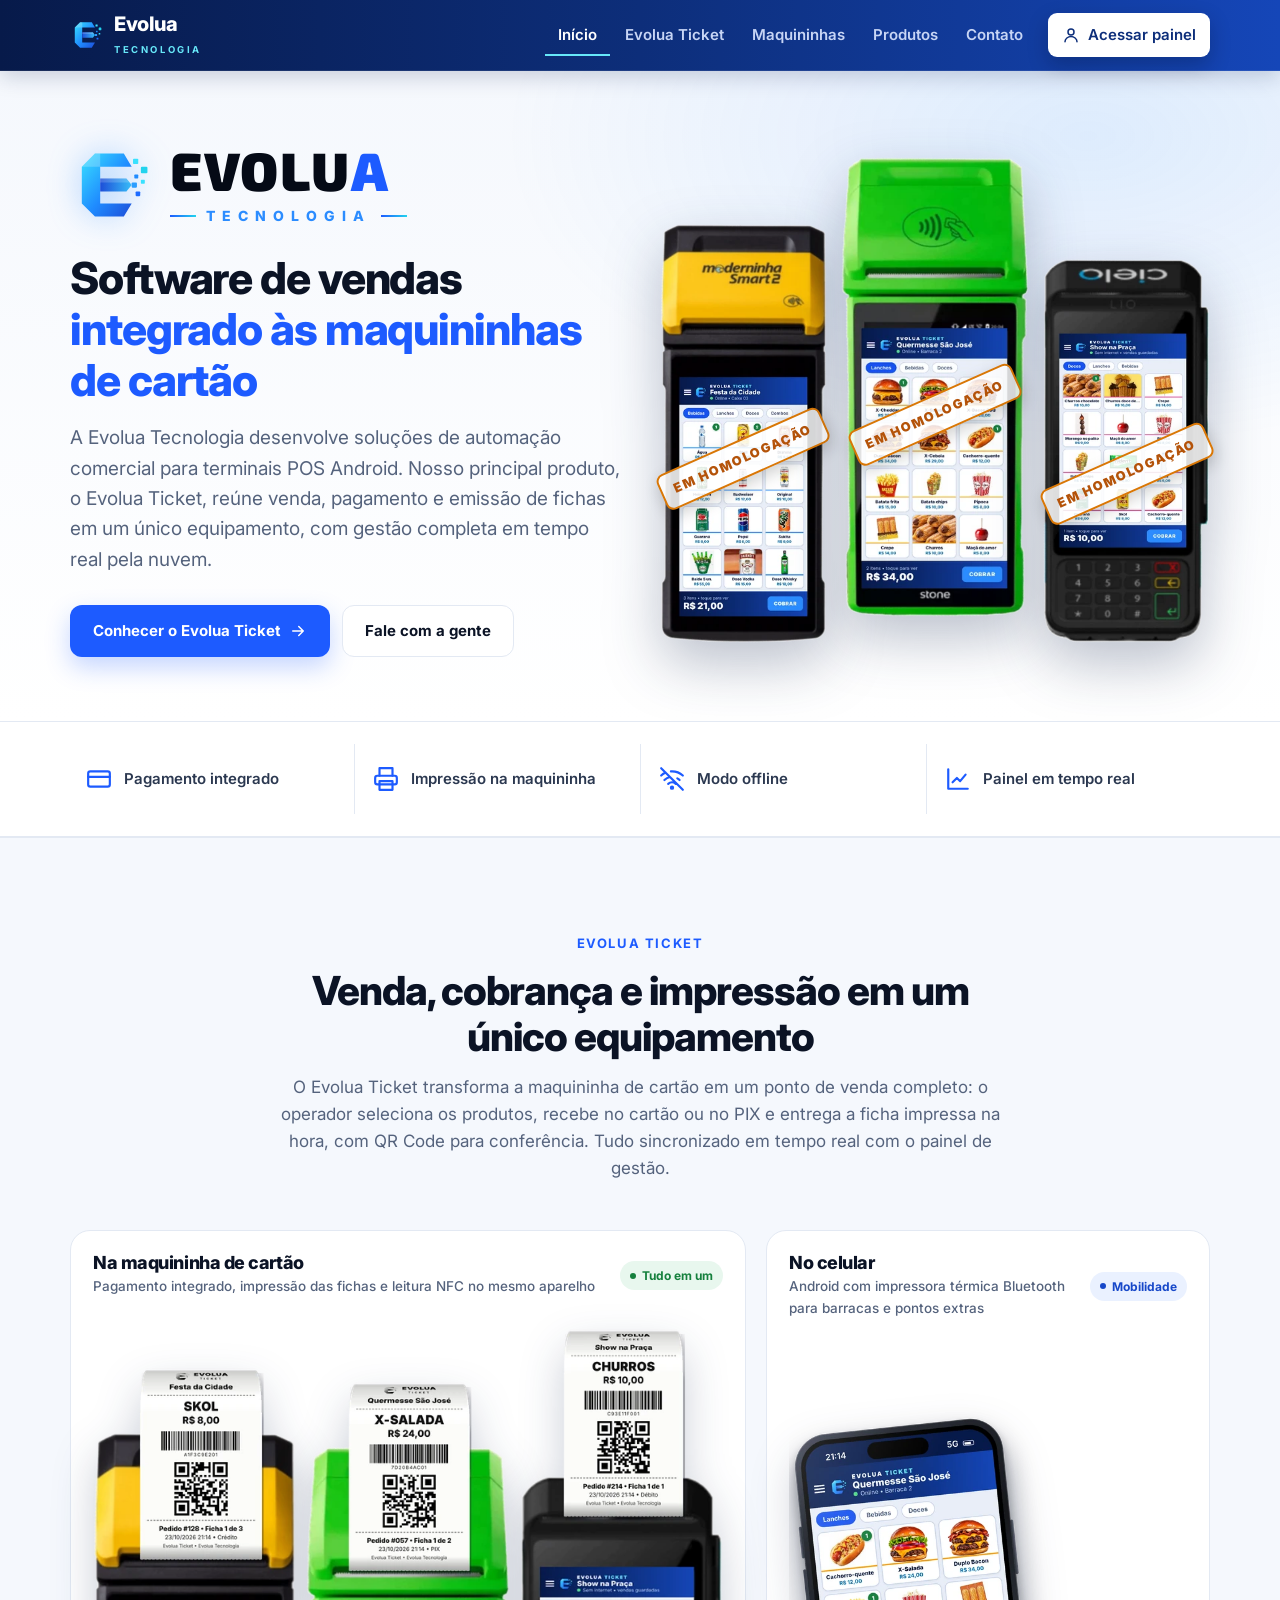
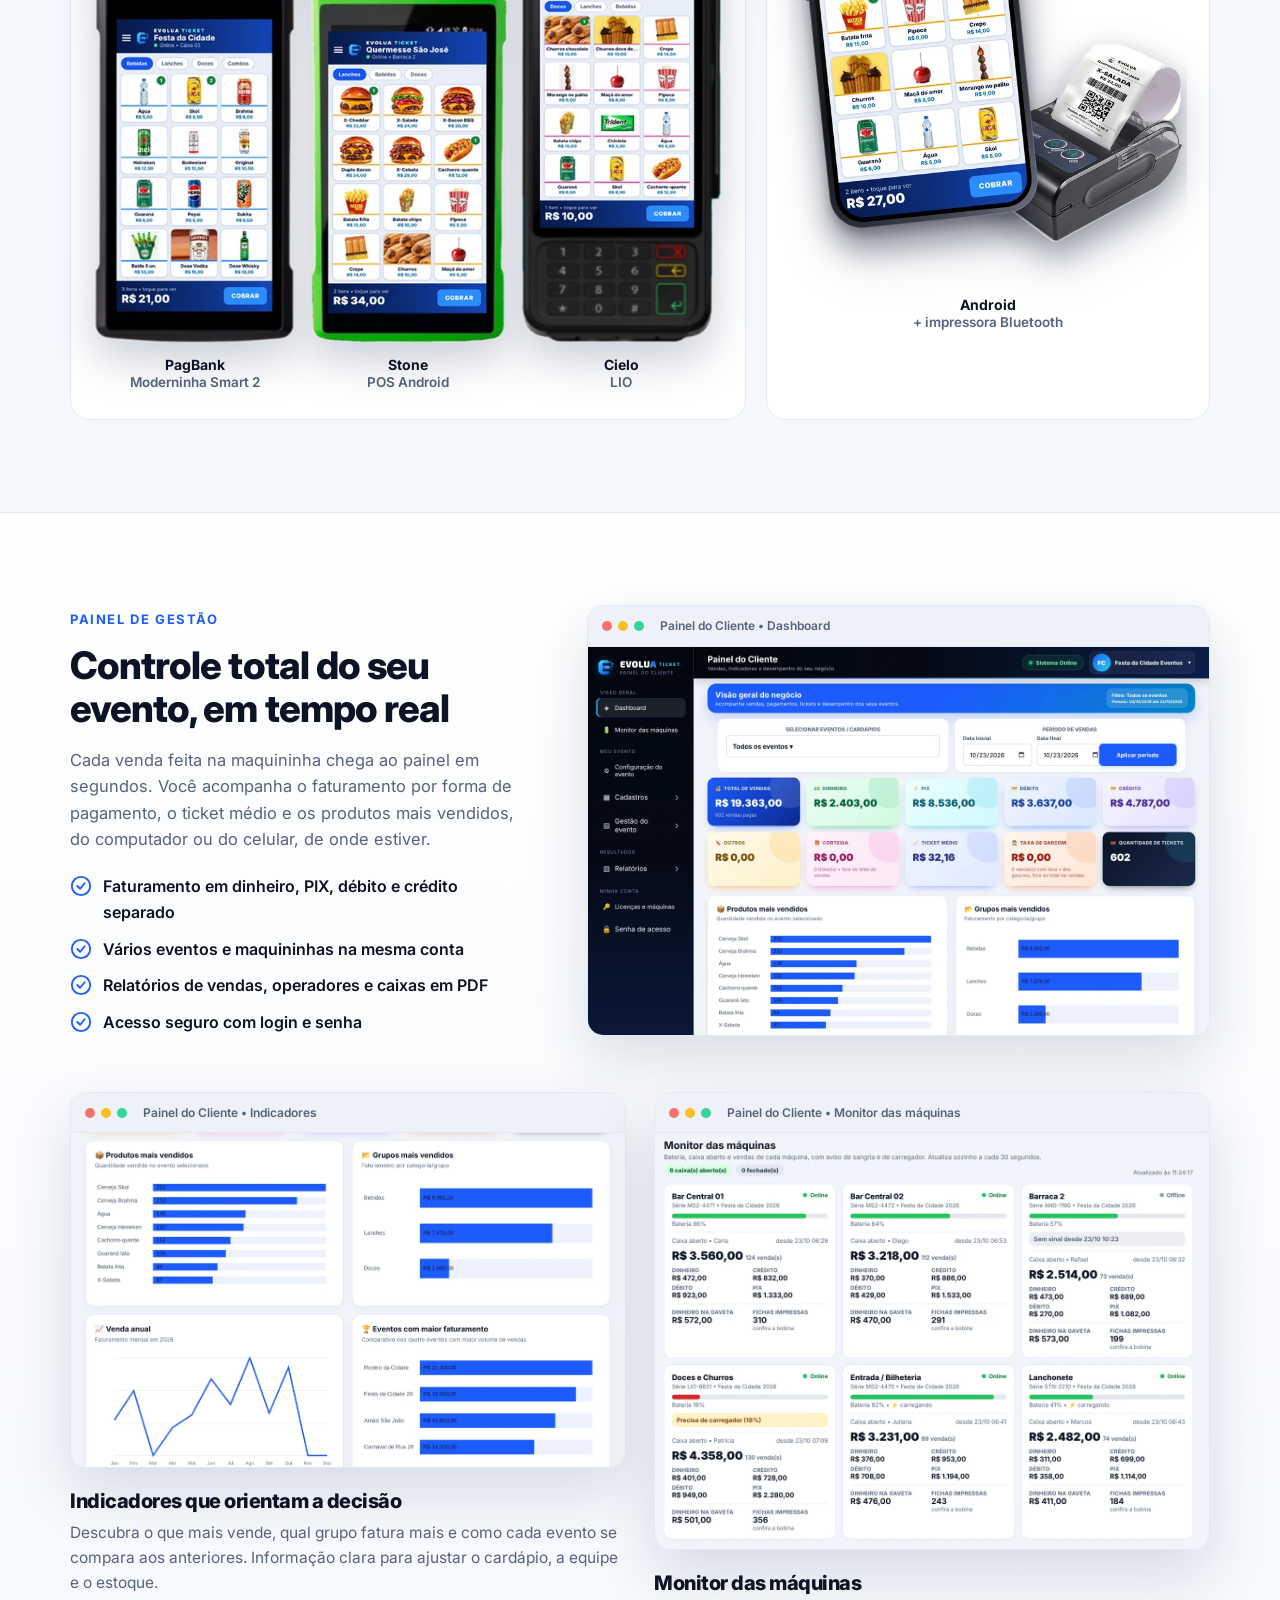
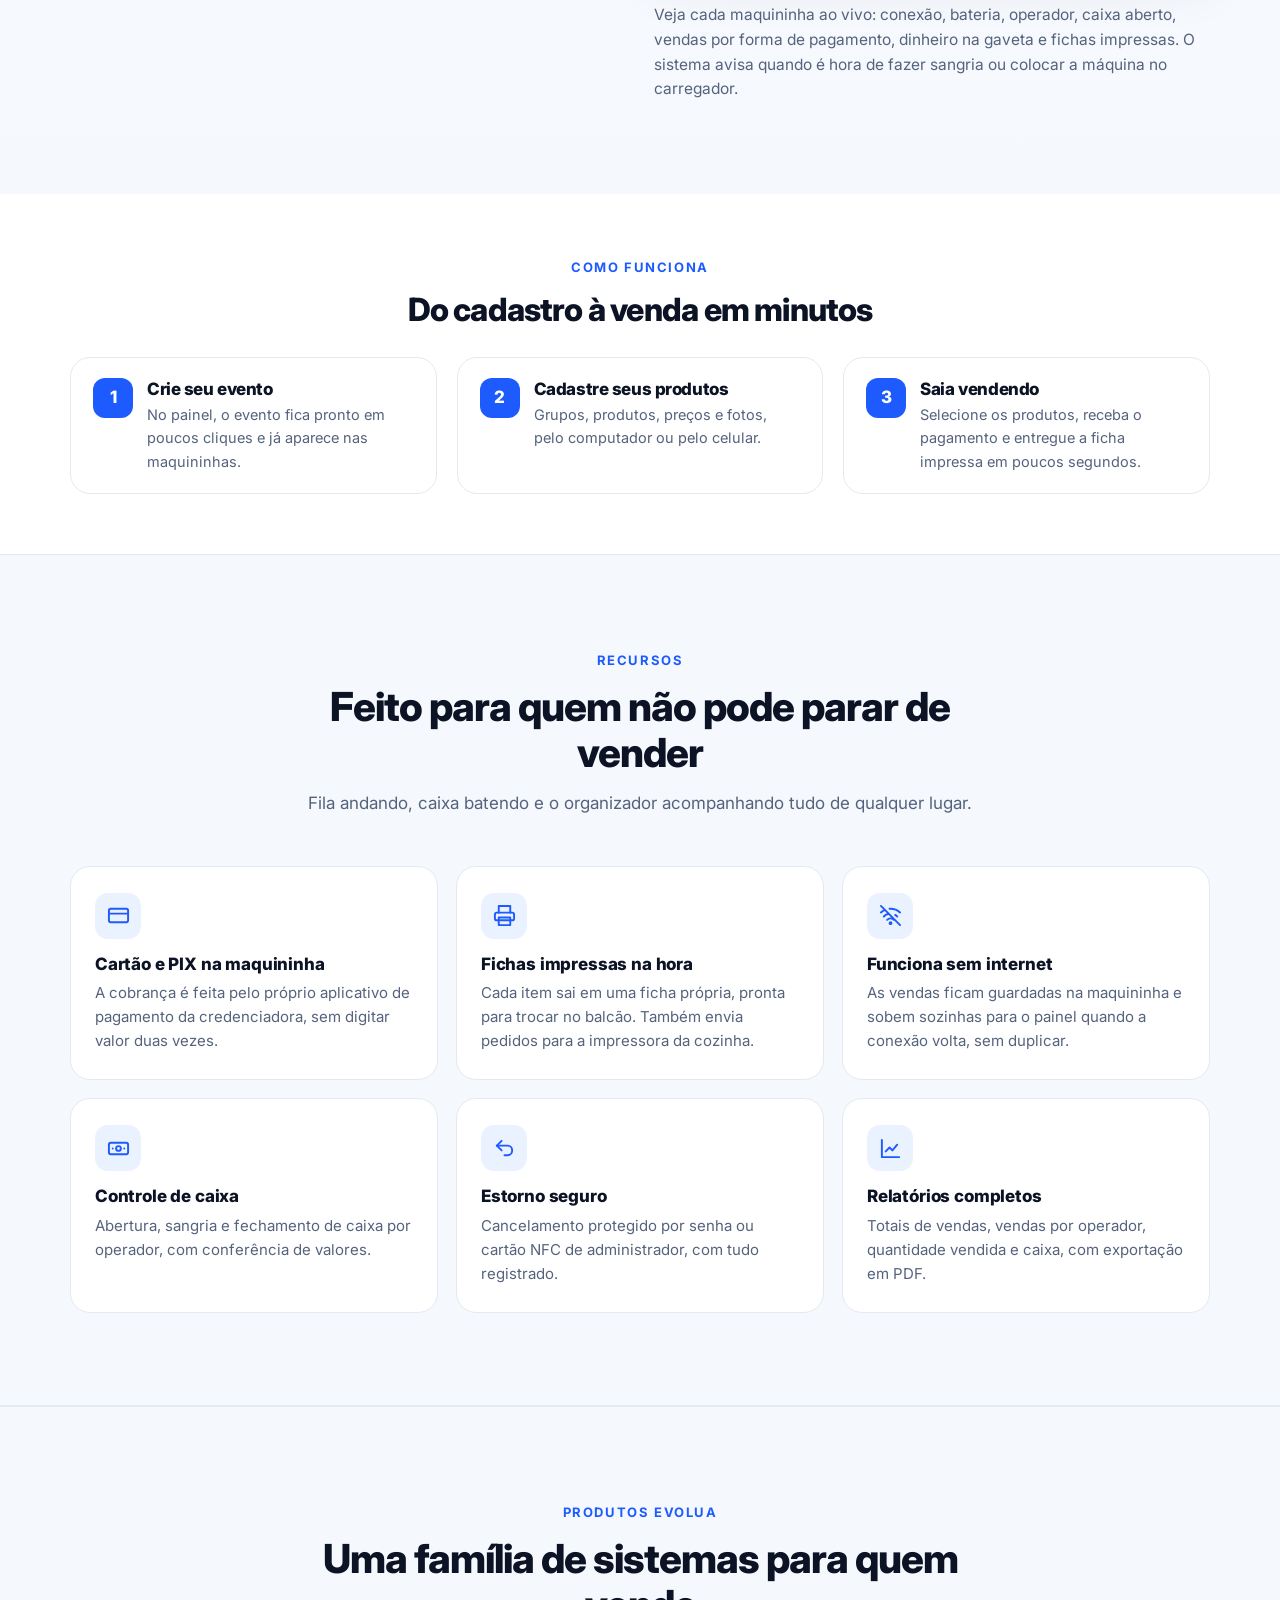
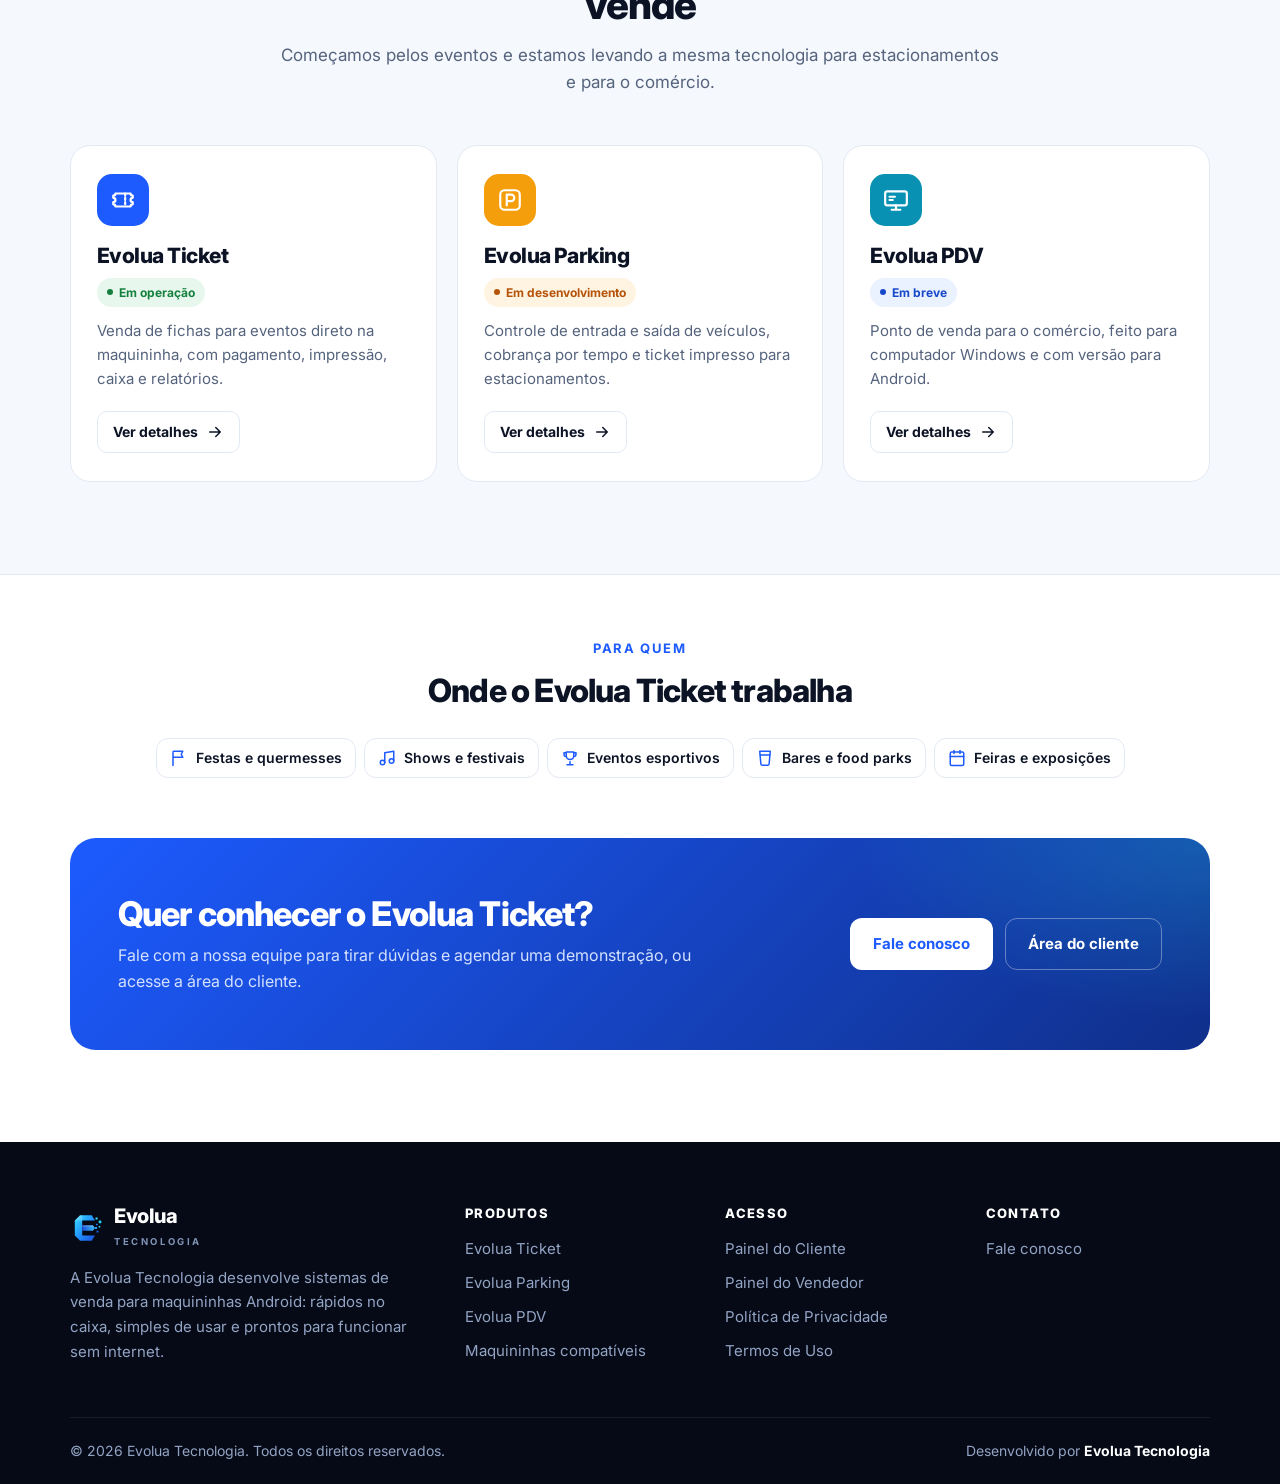
==== commit ab32b7d1: "Para quem numa linha e chamada final com Fale conosco e Área do cliente Co-Authored-By: Claude Opus " ====
--- a/index.html
+++ b/index.html
@@ -172,7 +172,7 @@
   </div>
 </section>
 
-<section class="section">
+<section class="section section-compact">
   <div class="wrap">
     <div class="section-head reveal">
       <span class="kicker">Para quem</span>
@@ -180,7 +180,7 @@
     </div>
     <div class="uses">
       <span><svg viewBox="0 0 24 24" fill="none" stroke="currentColor" stroke-width="2" stroke-linecap="round" stroke-linejoin="round" aria-hidden="true"><path d="M4 22V4a1 1 0 0 1 1-1h12l-2 4 2 4H5"/></svg> Festas e quermesses</span><span><svg viewBox="0 0 24 24" fill="none" stroke="currentColor" stroke-width="2" stroke-linecap="round" stroke-linejoin="round" aria-hidden="true"><path d="M9 18V5l12-2v13"/><circle cx="6" cy="18" r="3"/><circle cx="18" cy="16" r="3"/></svg> Shows e festivais</span><span><svg viewBox="0 0 24 24" fill="none" stroke="currentColor" stroke-width="2" stroke-linecap="round" stroke-linejoin="round" aria-hidden="true"><path d="M8 21h8M12 17v4M7 4h10v5a5 5 0 0 1-10 0Z"/><path d="M17 5h3v2a3 3 0 0 1-3 3M7 5H4v2a3 3 0 0 0 3 3"/></svg> Eventos esportivos</span>
-      <span><svg viewBox="0 0 24 24" fill="none" stroke="currentColor" stroke-width="2" stroke-linecap="round" stroke-linejoin="round" aria-hidden="true"><path d="M5 3h14l-1.5 17a2 2 0 0 1-2 1.8h-7a2 2 0 0 1-2-1.8Z"/><path d="M5.5 8h13"/></svg> Bares e food parks</span><span><svg viewBox="0 0 24 24" fill="none" stroke="currentColor" stroke-width="2" stroke-linecap="round" stroke-linejoin="round" aria-hidden="true"><rect x="3" y="4" width="18" height="18" rx="2"/><path d="M16 2v4M8 2v4M3 10h18"/></svg> Feiras e exposições</span><span><svg viewBox="0 0 24 24" fill="none" stroke="currentColor" stroke-width="2" stroke-linecap="round" stroke-linejoin="round" aria-hidden="true"><path d="M3 9 4.5 4h15L21 9"/><path d="M3 9h18v2a3 3 0 0 1-6 0 3 3 0 0 1-6 0 3 3 0 0 1-6 0Z"/><path d="M5 13v8h14v-8"/></svg> Cantinas e clubes</span>
+      <span><svg viewBox="0 0 24 24" fill="none" stroke="currentColor" stroke-width="2" stroke-linecap="round" stroke-linejoin="round" aria-hidden="true"><path d="M5 3h14l-1.5 17a2 2 0 0 1-2 1.8h-7a2 2 0 0 1-2-1.8Z"/><path d="M5.5 8h13"/></svg> Bares e food parks</span><span><svg viewBox="0 0 24 24" fill="none" stroke="currentColor" stroke-width="2" stroke-linecap="round" stroke-linejoin="round" aria-hidden="true"><rect x="3" y="4" width="18" height="18" rx="2"/><path d="M16 2v4M8 2v4M3 10h18"/></svg> Feiras e exposições</span>
     </div>
   </div>
 </section>
@@ -188,8 +188,8 @@
 <section class="section" style="padding-top:0">
   <div class="wrap">
     <div class="cta reveal">
-      <div><h2>Quer conhecer o Evolua Ticket ou ser parceiro?</h2><p>Fale com a nossa equipe para tirar dúvidas, agendar uma demonstração ou tratar de integração e homologação.</p></div>
-      <div class="actions"><a class="btn btn-white" href="contato.html">Falar com a Evolua</a><a class="btn btn-ghost" href="acesso.html">Acessar painel</a></div>
+      <div><h2>Quer conhecer o Evolua Ticket?</h2><p>Fale com a nossa equipe para tirar dúvidas e agendar uma demonstração, ou acesse a área do cliente.</p></div>
+      <div class="actions"><a class="btn btn-white" href="contato.html">Fale conosco</a><a class="btn btn-ghost" href="https://giropdv-server-production.up.railway.app/index.php">Área do cliente</a></div>
     </div>
   </div>
 </section>
--- a/assets/css/style.css
+++ b/assets/css/style.css
@@ -450,3 +450,8 @@
 .duo-item h3{font-size:20px;margin:22px 0 8px}
 .duo-item p{color:var(--muted);font-size:15.5px}
 @media (max-width:900px){.panel-intro{grid-template-columns:1fr;margin-bottom:40px}.panel-duo{grid-template-columns:1fr}}
+
+/* Para quem: compacto, numa linha só */
+.section-compact .uses{flex-wrap:nowrap;gap:8px}
+.section-compact .uses span{padding:8px 13px;font-size:14px;white-space:nowrap}
+@media (max-width:900px){.section-compact .uses{flex-wrap:wrap}}
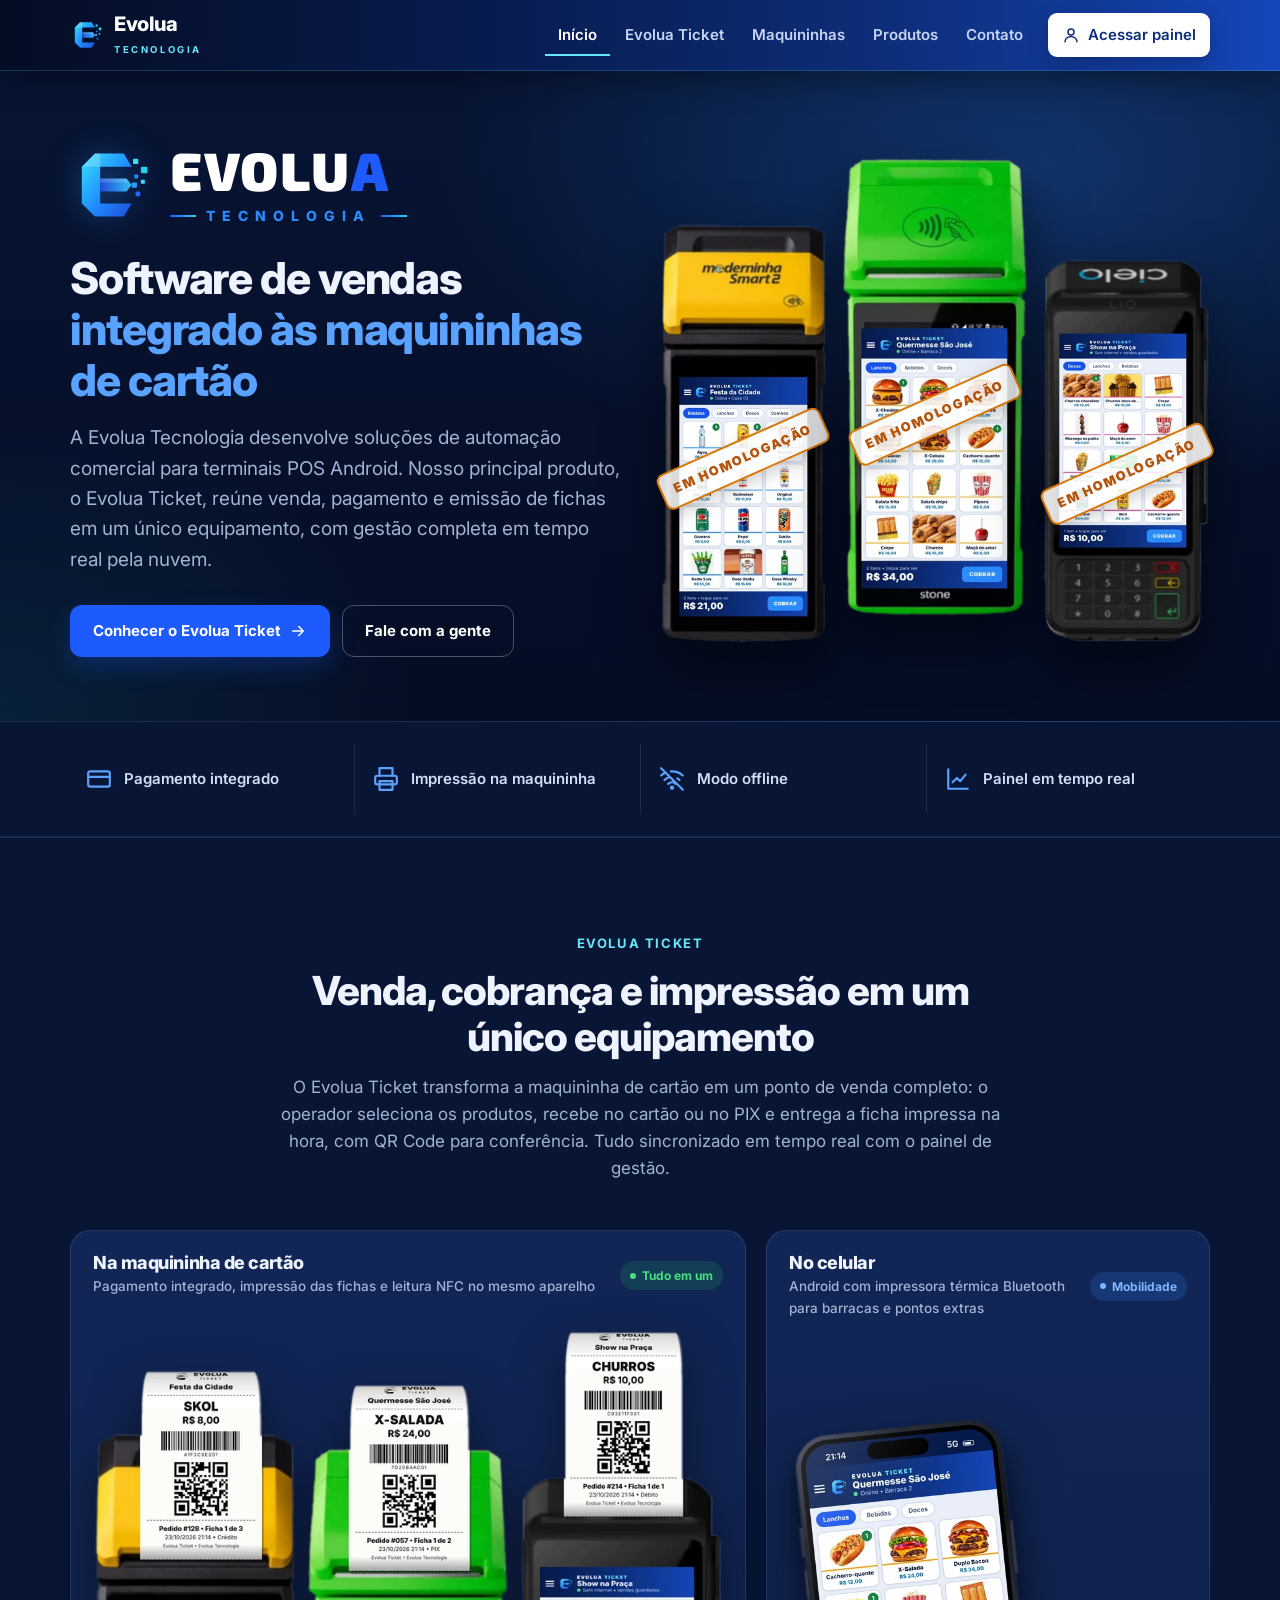
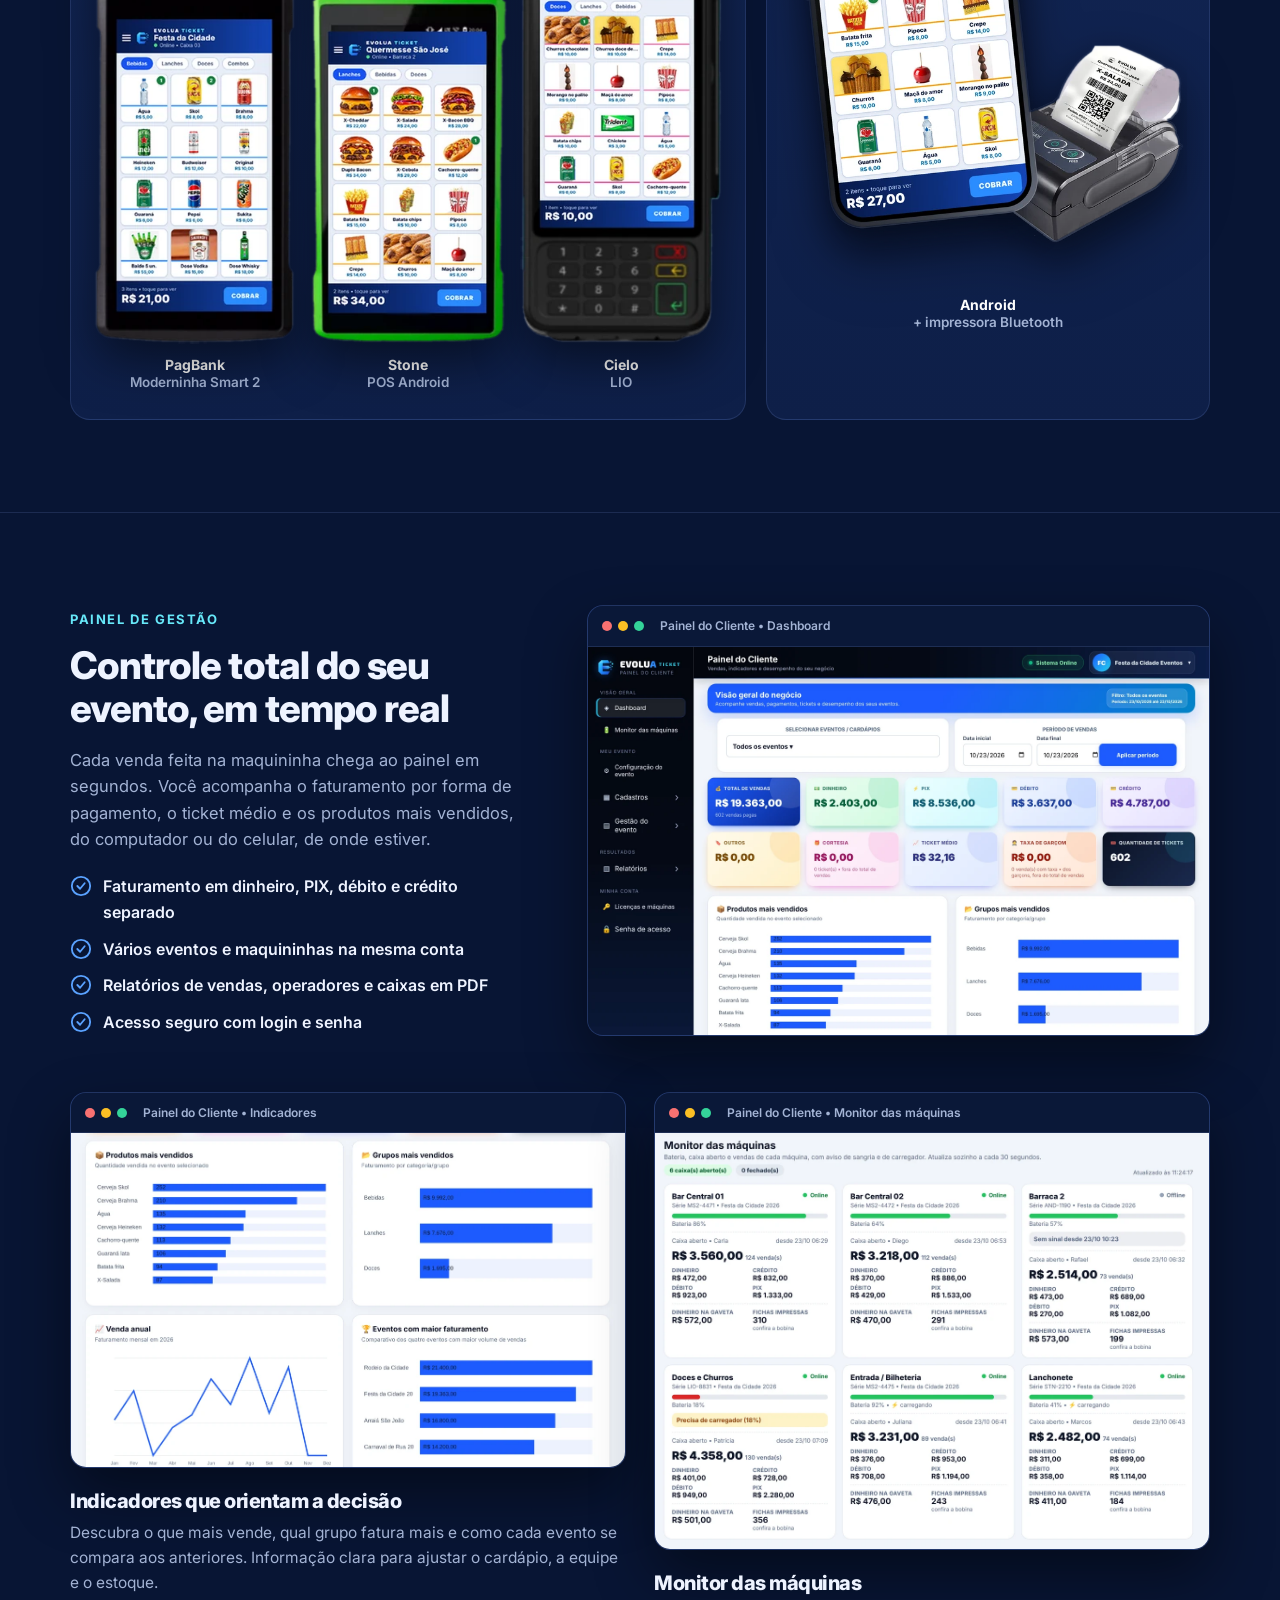
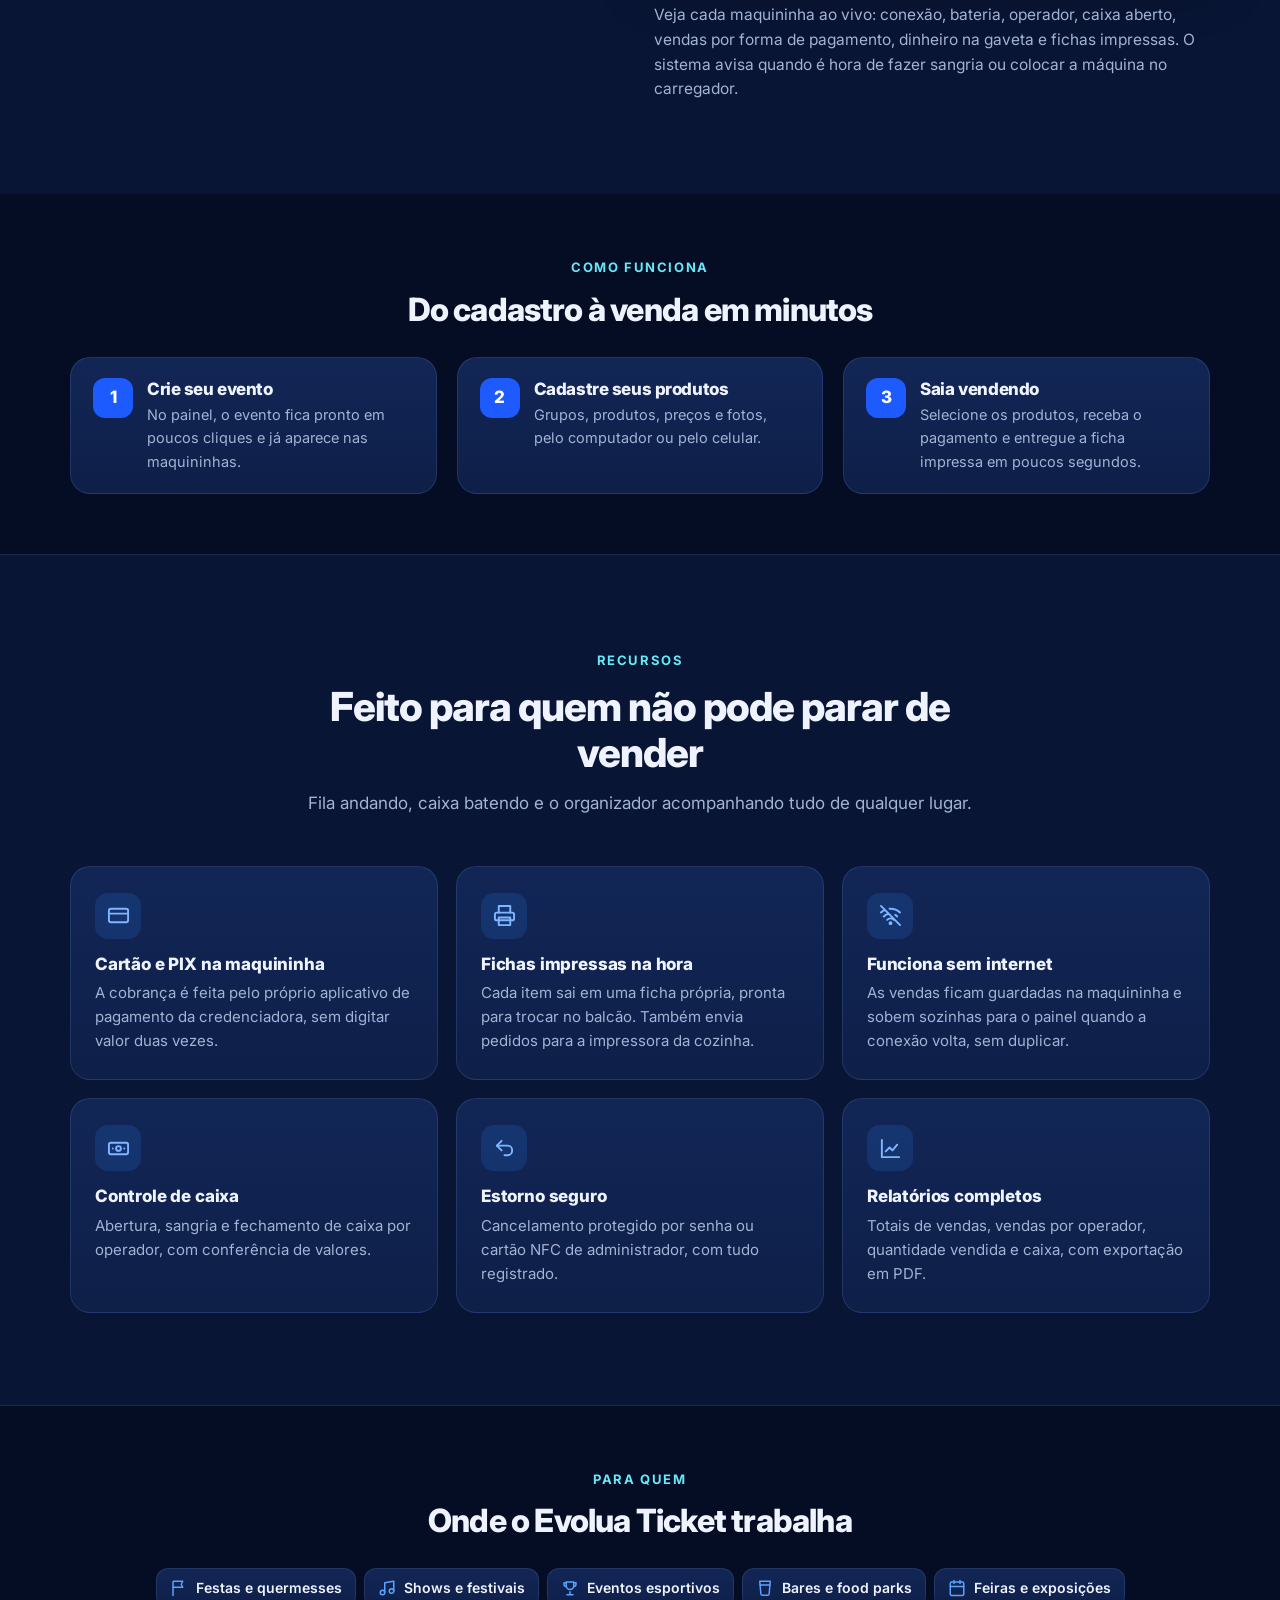
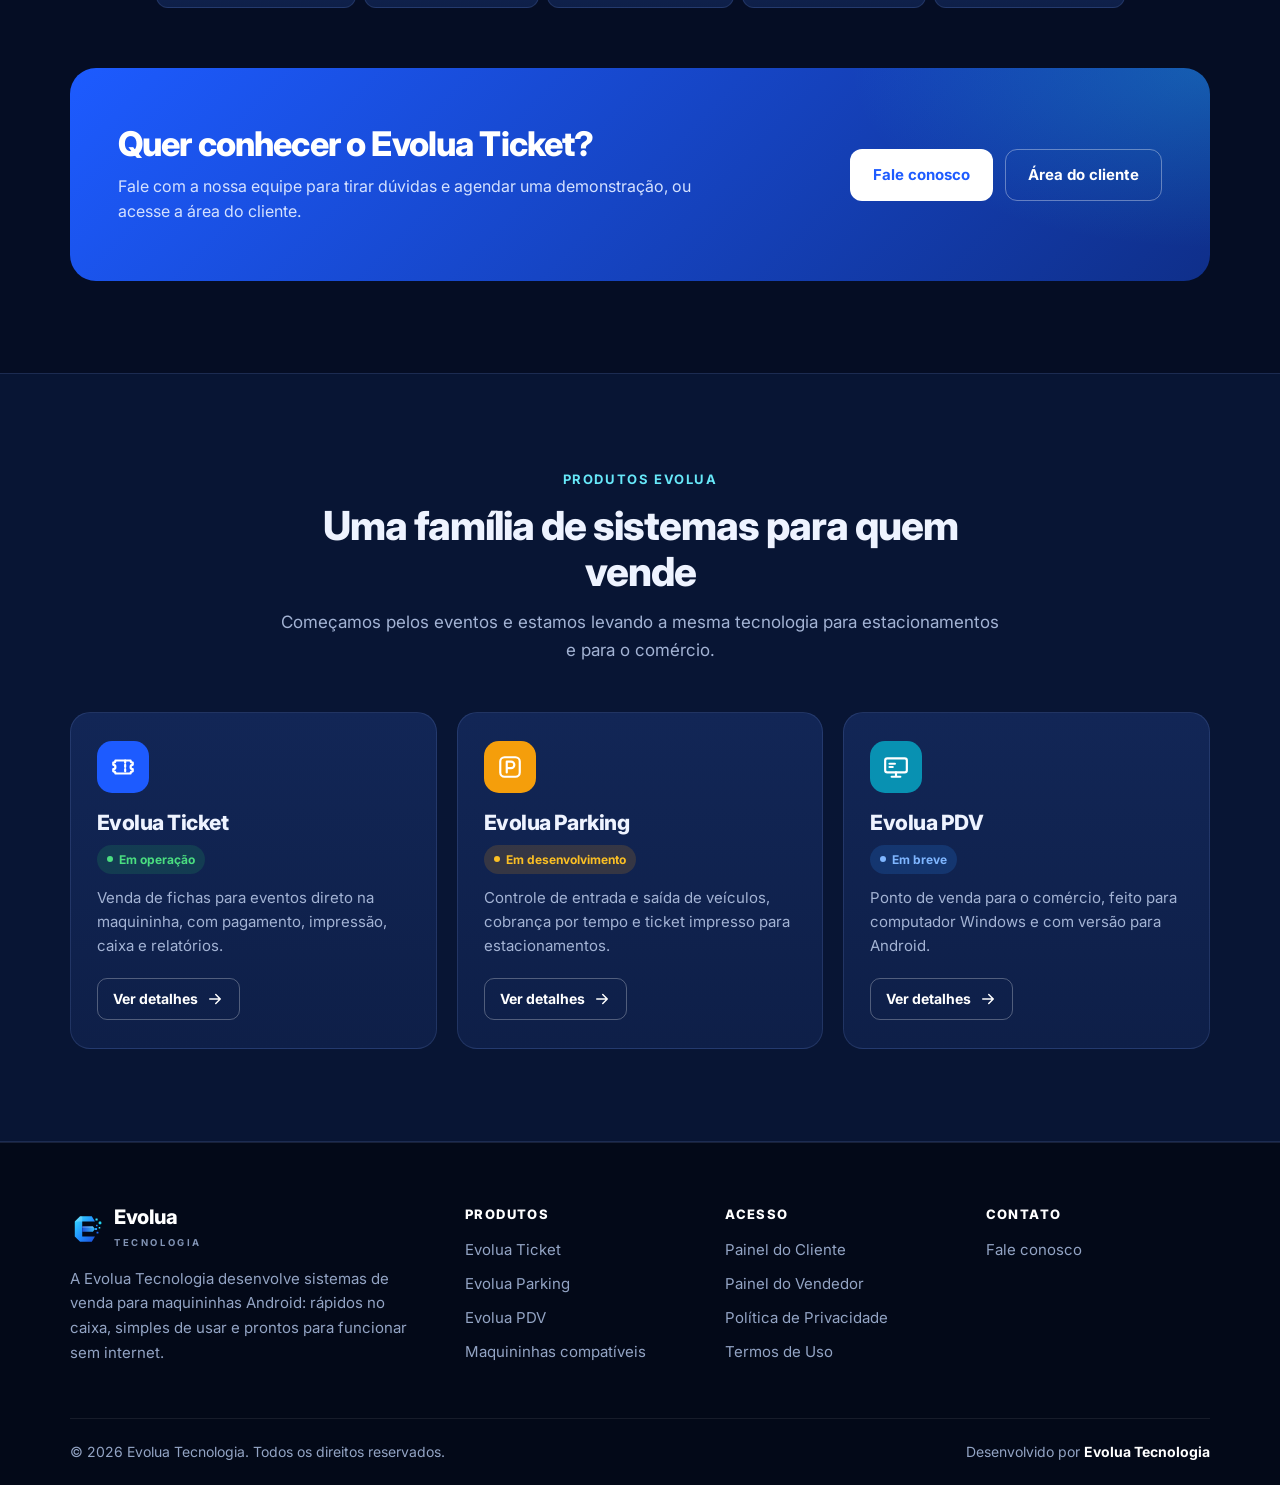
==== commit 81f40716: "Tema escuro e Produtos Evolua no fim da página inicial Co-Authored-By: Claude Opus 5.5 <noreply@anth" ====
--- a/index.html
+++ b/index.html
@@ -5,7 +5,7 @@
 <meta name="viewport" content="width=device-width, initial-scale=1">
 <title>Evolua Tecnologia | Sistemas de venda para maquininhas Android</title>
 <meta name="description" content="A Evolua Tecnologia desenvolve o Evolua Ticket, sistema de venda de fichas para eventos que roda direto na maquininha de cartão: cobra no cartão e no PIX, imprime as fichas e funciona sem internet.">
-<meta name="theme-color" content="#071a4a">
+<meta name="theme-color" content="#050d24">
 <link rel="canonical" href="https://www.evoluatecnologia.com.br/">
 <meta property="og:type" content="website">
 <meta property="og:locale" content="pt_BR">
@@ -142,6 +142,30 @@
   </div>
 </section>
 
+
+
+<section class="section section-compact">
+  <div class="wrap">
+    <div class="section-head reveal">
+      <span class="kicker">Para quem</span>
+      <h2>Onde o Evolua Ticket trabalha</h2>
+    </div>
+    <div class="uses">
+      <span><svg viewBox="0 0 24 24" fill="none" stroke="currentColor" stroke-width="2" stroke-linecap="round" stroke-linejoin="round" aria-hidden="true"><path d="M4 22V4a1 1 0 0 1 1-1h12l-2 4 2 4H5"/></svg> Festas e quermesses</span><span><svg viewBox="0 0 24 24" fill="none" stroke="currentColor" stroke-width="2" stroke-linecap="round" stroke-linejoin="round" aria-hidden="true"><path d="M9 18V5l12-2v13"/><circle cx="6" cy="18" r="3"/><circle cx="18" cy="16" r="3"/></svg> Shows e festivais</span><span><svg viewBox="0 0 24 24" fill="none" stroke="currentColor" stroke-width="2" stroke-linecap="round" stroke-linejoin="round" aria-hidden="true"><path d="M8 21h8M12 17v4M7 4h10v5a5 5 0 0 1-10 0Z"/><path d="M17 5h3v2a3 3 0 0 1-3 3M7 5H4v2a3 3 0 0 0 3 3"/></svg> Eventos esportivos</span>
+      <span><svg viewBox="0 0 24 24" fill="none" stroke="currentColor" stroke-width="2" stroke-linecap="round" stroke-linejoin="round" aria-hidden="true"><path d="M5 3h14l-1.5 17a2 2 0 0 1-2 1.8h-7a2 2 0 0 1-2-1.8Z"/><path d="M5.5 8h13"/></svg> Bares e food parks</span><span><svg viewBox="0 0 24 24" fill="none" stroke="currentColor" stroke-width="2" stroke-linecap="round" stroke-linejoin="round" aria-hidden="true"><rect x="3" y="4" width="18" height="18" rx="2"/><path d="M16 2v4M8 2v4M3 10h18"/></svg> Feiras e exposições</span>
+    </div>
+  </div>
+</section>
+
+<section class="section" style="padding-top:0">
+  <div class="wrap">
+    <div class="cta reveal">
+      <div><h2>Quer conhecer o Evolua Ticket?</h2><p>Fale com a nossa equipe para tirar dúvidas e agendar uma demonstração, ou acesse a área do cliente.</p></div>
+      <div class="actions"><a class="btn btn-white" href="contato.html">Fale conosco</a><a class="btn btn-ghost" href="https://giropdv-server-production.up.railway.app/index.php">Área do cliente</a></div>
+    </div>
+  </div>
+</section>
+
 <section class="section section-soft" id="produtos">
   <div class="wrap">
     <div class="section-head reveal">
@@ -168,28 +192,6 @@
         <p>Ponto de venda para o comércio, feito para computador Windows e com versão para Android.</p>
         <a class="btn btn-outline btn-sm" href="evolua-pdv.html">Ver detalhes <svg viewBox="0 0 24 24" fill="none" stroke="currentColor" stroke-width="2" stroke-linecap="round" stroke-linejoin="round" aria-hidden="true"><path d="M5 12h14M13 6l6 6-6 6"/></svg></a>
       </article>
-    </div>
-  </div>
-</section>
-
-<section class="section section-compact">
-  <div class="wrap">
-    <div class="section-head reveal">
-      <span class="kicker">Para quem</span>
-      <h2>Onde o Evolua Ticket trabalha</h2>
-    </div>
-    <div class="uses">
-      <span><svg viewBox="0 0 24 24" fill="none" stroke="currentColor" stroke-width="2" stroke-linecap="round" stroke-linejoin="round" aria-hidden="true"><path d="M4 22V4a1 1 0 0 1 1-1h12l-2 4 2 4H5"/></svg> Festas e quermesses</span><span><svg viewBox="0 0 24 24" fill="none" stroke="currentColor" stroke-width="2" stroke-linecap="round" stroke-linejoin="round" aria-hidden="true"><path d="M9 18V5l12-2v13"/><circle cx="6" cy="18" r="3"/><circle cx="18" cy="16" r="3"/></svg> Shows e festivais</span><span><svg viewBox="0 0 24 24" fill="none" stroke="currentColor" stroke-width="2" stroke-linecap="round" stroke-linejoin="round" aria-hidden="true"><path d="M8 21h8M12 17v4M7 4h10v5a5 5 0 0 1-10 0Z"/><path d="M17 5h3v2a3 3 0 0 1-3 3M7 5H4v2a3 3 0 0 0 3 3"/></svg> Eventos esportivos</span>
-      <span><svg viewBox="0 0 24 24" fill="none" stroke="currentColor" stroke-width="2" stroke-linecap="round" stroke-linejoin="round" aria-hidden="true"><path d="M5 3h14l-1.5 17a2 2 0 0 1-2 1.8h-7a2 2 0 0 1-2-1.8Z"/><path d="M5.5 8h13"/></svg> Bares e food parks</span><span><svg viewBox="0 0 24 24" fill="none" stroke="currentColor" stroke-width="2" stroke-linecap="round" stroke-linejoin="round" aria-hidden="true"><rect x="3" y="4" width="18" height="18" rx="2"/><path d="M16 2v4M8 2v4M3 10h18"/></svg> Feiras e exposições</span>
-    </div>
-  </div>
-</section>
-
-<section class="section" style="padding-top:0">
-  <div class="wrap">
-    <div class="cta reveal">
-      <div><h2>Quer conhecer o Evolua Ticket?</h2><p>Fale com a nossa equipe para tirar dúvidas e agendar uma demonstração, ou acesse a área do cliente.</p></div>
-      <div class="actions"><a class="btn btn-white" href="contato.html">Fale conosco</a><a class="btn btn-ghost" href="https://giropdv-server-production.up.railway.app/index.php">Área do cliente</a></div>
     </div>
   </div>
 </section>
--- a/assets/css/style.css
+++ b/assets/css/style.css
@@ -455,3 +455,78 @@
 .section-compact .uses{flex-wrap:nowrap;gap:8px}
 .section-compact .uses span{padding:8px 13px;font-size:14px;white-space:nowrap}
 @media (max-width:900px){.section-compact .uses{flex-wrap:wrap}}
+
+/* =========================================================
+   TEMA ESCURO: fundo azul-marinho escuro, quadros em azul-marinho mais claro
+========================================================= */
+:root{
+    --bg:#050d24;
+    --bg-soft:#081534;
+    --card:#0e1f48;
+    --card-2:#122656;
+    --text:#eef3ff;
+    --muted:#a3b3d4;
+    --line:rgba(148,178,255,.14);
+    --shadow:0 20px 50px rgba(0,0,0,.35);
+}
+body{background:var(--bg);color:var(--text)}
+.brand{color:#fff}
+
+/* Cabeçalho: mesmo degradê do app, mais escuro à esquerda para emendar com o fundo */
+.header{background:linear-gradient(90deg,#050d24 0%,#071a4a 35%,#0d2e7a 70%,#1546b8 100%);border-bottom:1px solid rgba(103,232,249,.18);box-shadow:0 10px 30px rgba(0,0,0,.35)}
+
+/* Abertura */
+.hero{background:radial-gradient(900px 520px at 80% 15%,rgba(43,140,255,.28),transparent 65%),radial-gradient(700px 500px at 0% 100%,rgba(34,211,238,.10),transparent 60%),linear-gradient(180deg,#071434,#050d24);border-bottom:1px solid var(--line)}
+.lockup b{color:#fff}
+.hero h1 .hl,.hero-second h2 .hl{color:#5aa2ff}
+.hero .lead{color:var(--muted)}
+.hero-checks{color:#d3ddf5}
+.eyebrow{background:rgba(43,140,255,.16);color:#7fb6ff}
+.eyebrow .dot{background:#7fb6ff}
+.eyebrow.amber{background:rgba(245,158,11,.16);color:#fbbf24}
+.real-dev img{filter:drop-shadow(0 24px 30px rgba(0,0,0,.55))}
+.hero-devices::before{background:radial-gradient(rgba(0,0,0,.5),transparent 70%)}
+
+/* Botões */
+.btn-outline{background:transparent;color:#fff;border-color:rgba(255,255,255,.28)}
+.btn-outline:hover{border-color:#5aa2ff;color:#fff;background:rgba(90,162,255,.12)}
+
+/* Seções */
+.section-soft,.panel-section,.devices-section{background:var(--bg-soft);border-color:var(--line)}
+.kicker{color:#67e8f9}
+.section-head p,.split p,.duo-item p{color:var(--muted)}
+.strip{background:var(--bg-soft);border-color:var(--line)}
+.strip div{color:#d3ddf5}
+.strip div + div{border-color:var(--line)}
+.strip svg{color:#5aa2ff}
+
+/* Quadros */
+.compat-card,.feature,.step,.product,.form-card,.contact-item,.access-big .card,.rm,.platform,.uses span,.shot,.kpi{background:linear-gradient(180deg,var(--card-2),var(--card));border-color:var(--line);color:var(--text)}
+.feature:hover{border-color:rgba(90,162,255,.45);box-shadow:var(--shadow)}
+.compat-head small,.compat-devices figcaption,.feature p,.step p,.product p,.contact-item small,.access-big .card > p,.rm p,.platform small,.legal p,.legal li,.help-line,.form-card > p,.form-note{color:var(--muted)}
+.compat-devices figcaption b{color:#fff}
+.feature .f-ic,.contact-item .ic{background:rgba(43,140,255,.16);color:#7fb6ff}
+.checklist li svg,.access-big li svg,.uses svg,.platform svg{color:#5aa2ff}
+.pill{background:rgba(34,197,94,.15);color:#4ade80}
+.pill.blue{background:rgba(43,140,255,.18);color:#7fb6ff}
+.pill.amber{background:rgba(245,158,11,.16);color:#fbbf24}
+.rm.done{background:rgba(34,197,94,.08);border-color:rgba(34,197,94,.35)}
+.rm.done small{color:#4ade80}
+.rm small{color:#7fb6ff}
+.shot{box-shadow:0 26px 60px rgba(0,0,0,.45)}
+.shot-bar{background:#0a1838;border-color:var(--line)}
+.shot-bar span{color:var(--muted)}
+.compat-devices.real img{filter:drop-shadow(0 20px 24px rgba(0,0,0,.5))}
+
+/* Formulários */
+.field label{color:#c9d6f2}
+.field input,.field select,.field textarea{background:#091a3d;border-color:rgba(148,178,255,.22);color:#fff}
+.field input:focus,.field select:focus,.field textarea:focus{background:#0b1f49;border-color:#5aa2ff}
+.field select option{background:#0b1f49;color:#fff}
+
+/* Textos institucionais e 404 */
+.legal a,.help-line a{color:#7fb6ff}
+.notfound b{color:#5aa2ff}
+
+/* Rodapé emenda com o fundo */
+.footer{background:#030918;border-top:1px solid var(--line)}
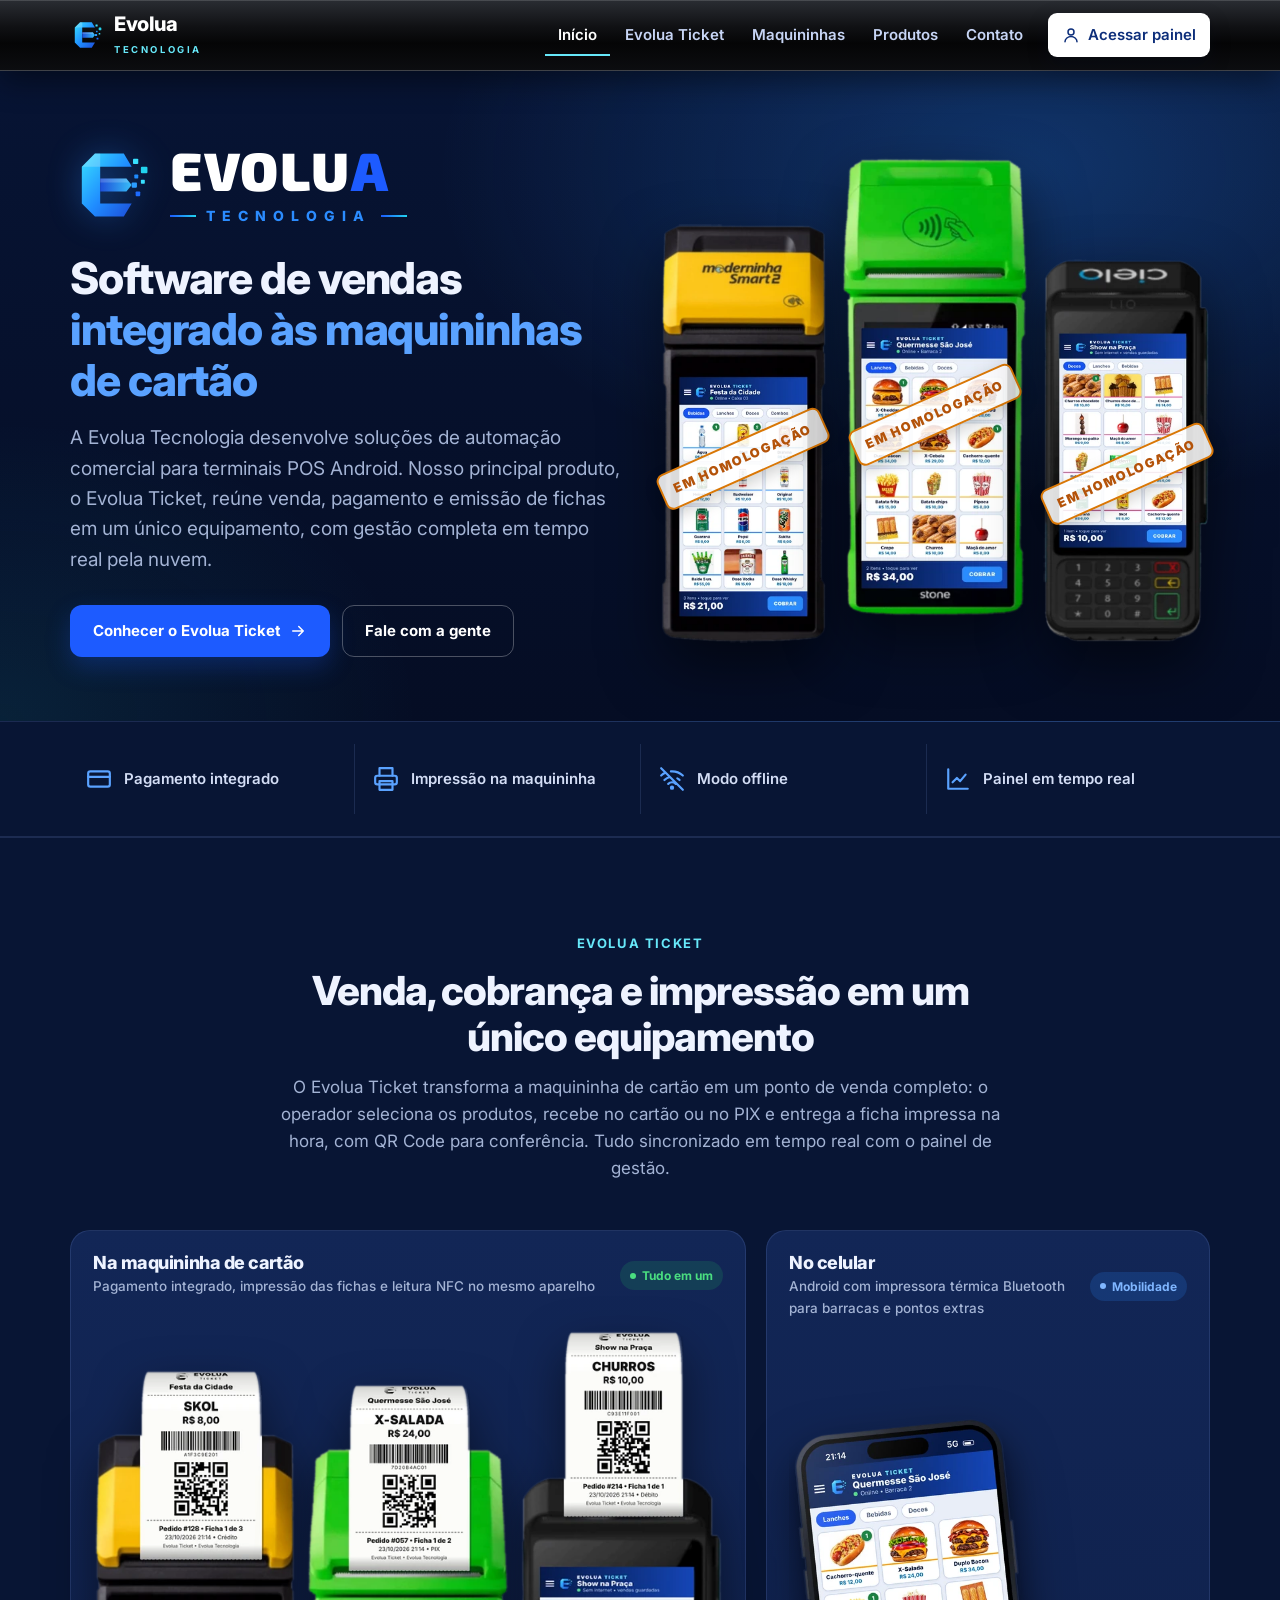
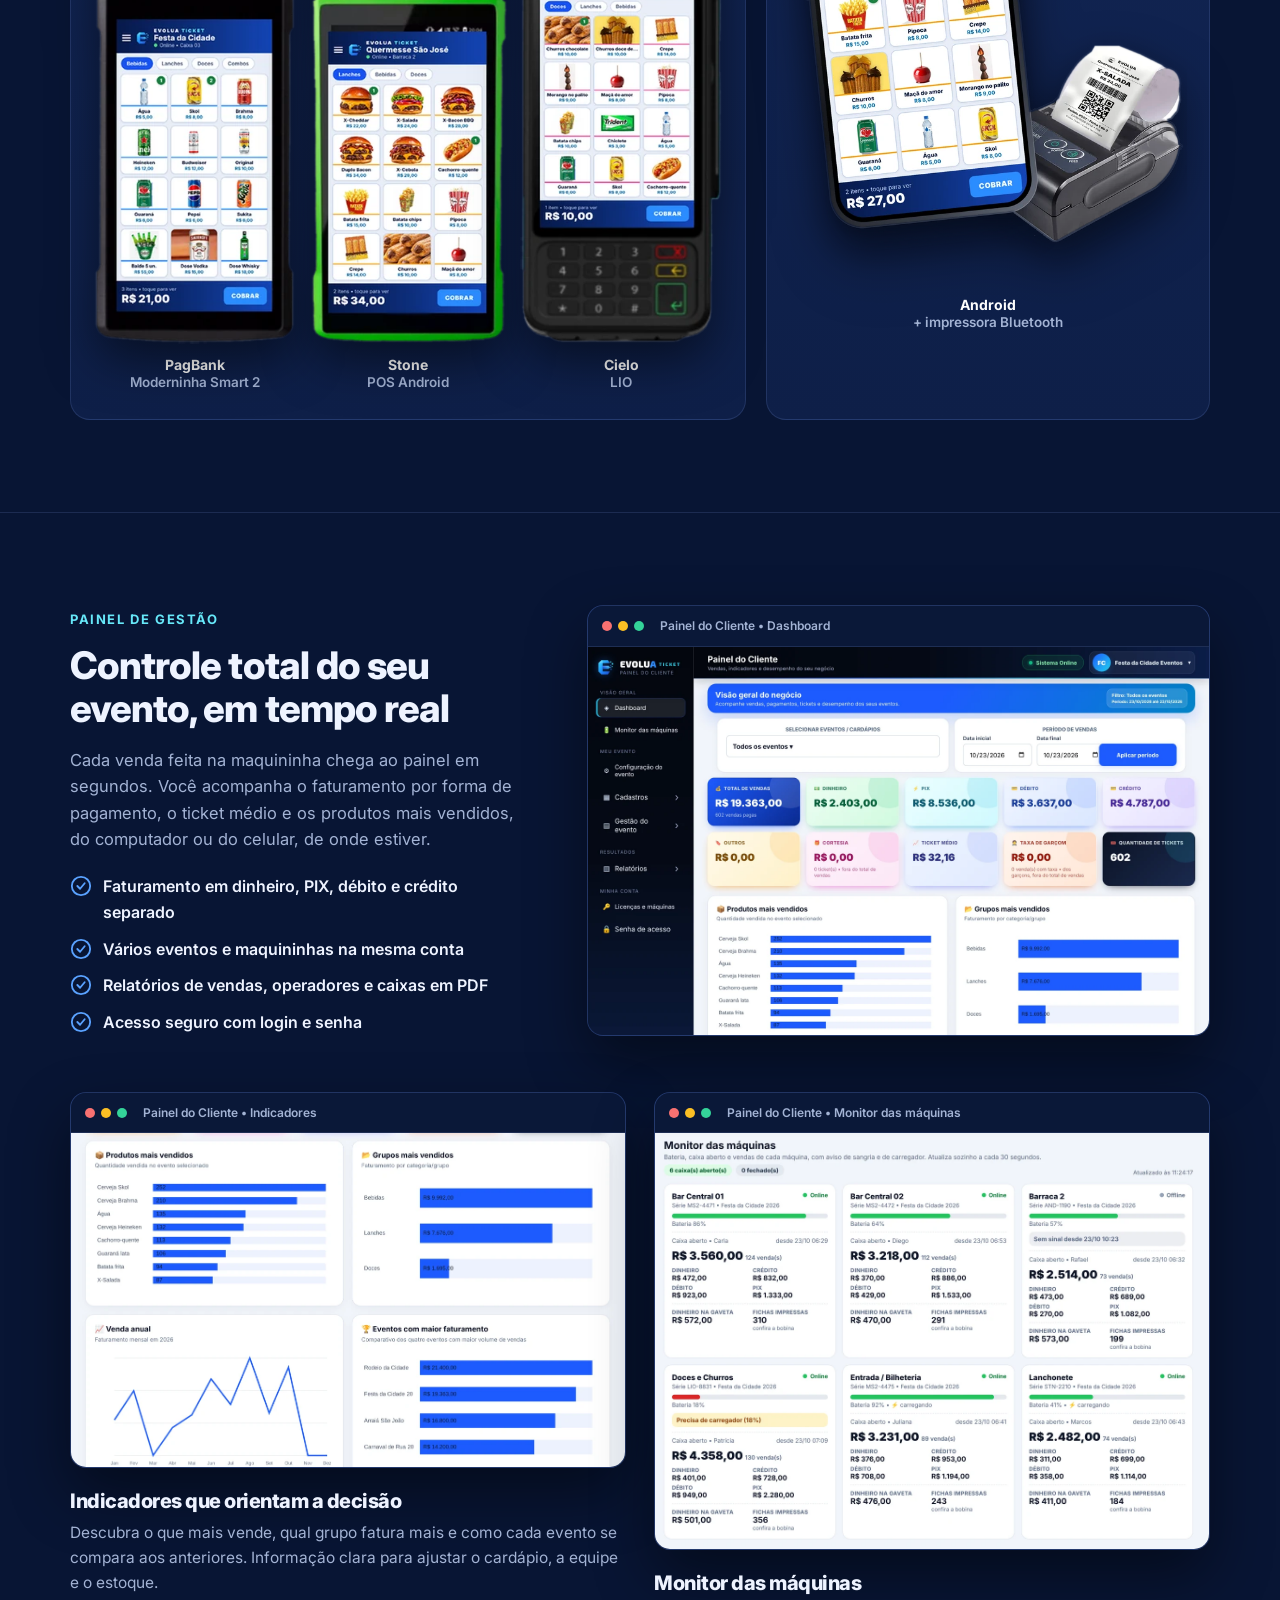
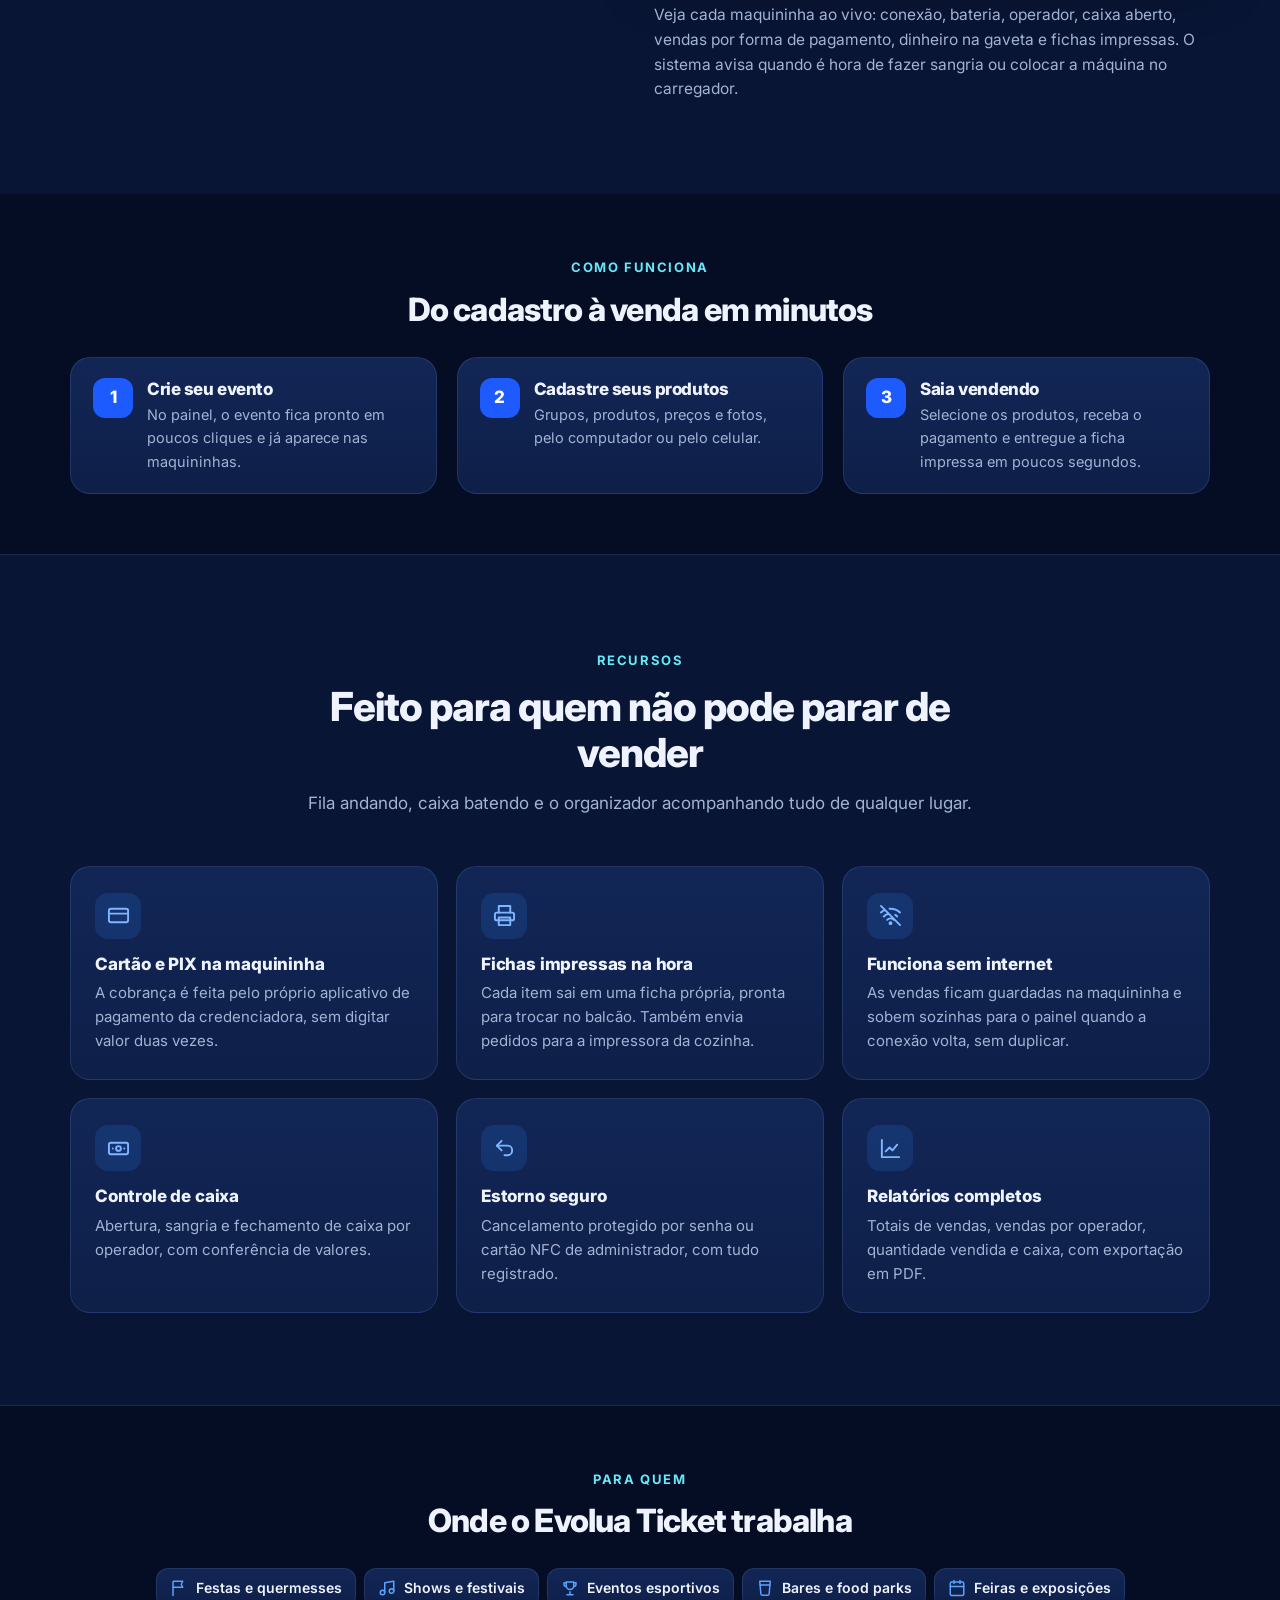
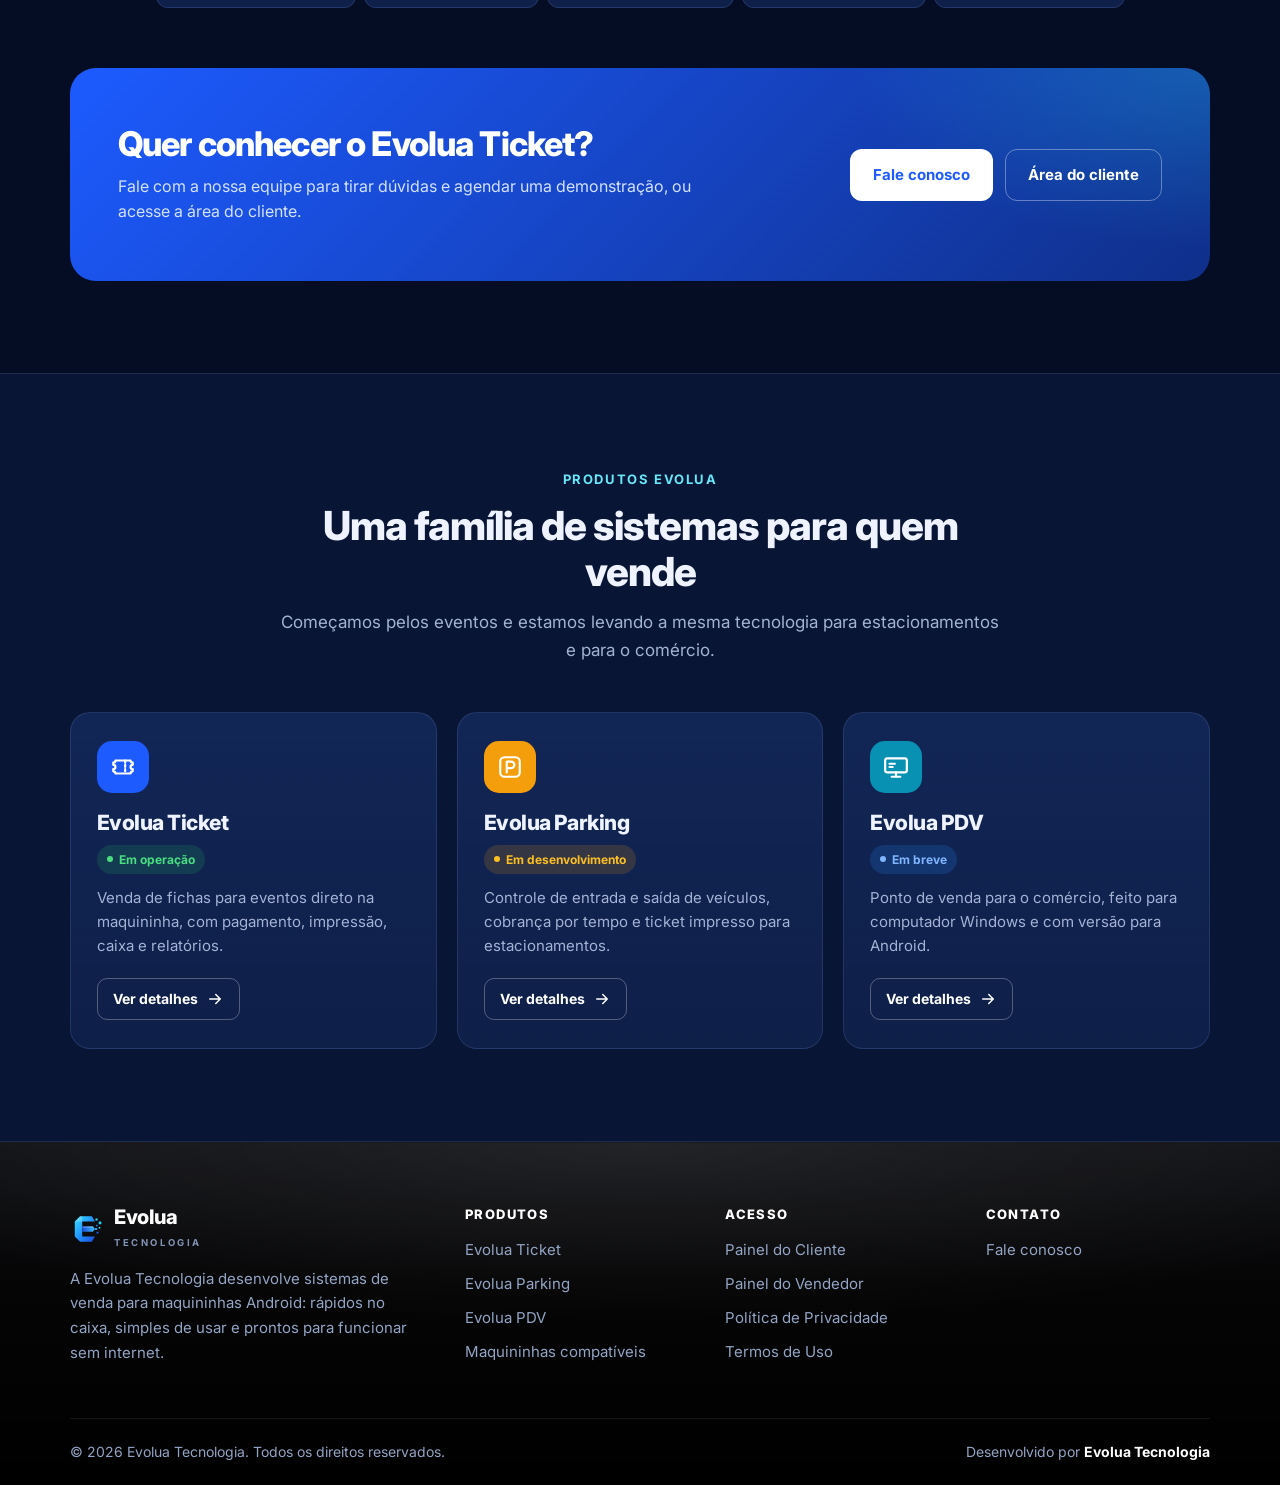
==== commit 8fd0bf53: "Maquininhas reais no topo do Evolua Ticket e barras em preto piano Co-Authored-By: Claude Opus 5.5 <" ====
--- a/index.html
+++ b/index.html
@@ -5,7 +5,7 @@
 <meta name="viewport" content="width=device-width, initial-scale=1">
 <title>Evolua Tecnologia | Sistemas de venda para maquininhas Android</title>
 <meta name="description" content="A Evolua Tecnologia desenvolve o Evolua Ticket, sistema de venda de fichas para eventos que roda direto na maquininha de cartão: cobra no cartão e no PIX, imprime as fichas e funciona sem internet.">
-<meta name="theme-color" content="#050d24">
+<meta name="theme-color" content="#0a0a0c">
 <link rel="canonical" href="https://www.evoluatecnologia.com.br/">
 <meta property="og:type" content="website">
 <meta property="og:locale" content="pt_BR">
--- a/assets/css/style.css
+++ b/assets/css/style.css
@@ -530,3 +530,9 @@
 
 /* Rodapé emenda com o fundo */
 .footer{background:#030918;border-top:1px solid var(--line)}
+
+/* Barra de cima e rodapé em preto piano (preto brilhante com reflexo) */
+.header{background:linear-gradient(180deg,#2a2d33 0%,#101114 38%,#050506 62%,#0c0d10 100%);border-bottom:1px solid rgba(255,255,255,.10);box-shadow:inset 0 1px 0 rgba(255,255,255,.14),0 10px 30px rgba(0,0,0,.45)}
+.footer{background:radial-gradient(1200px 260px at 50% 0,rgba(255,255,255,.07),transparent 70%),linear-gradient(180deg,#121317,#050506 40%,#000 100%);border-top:1px solid rgba(255,255,255,.10)}
+.footer-bottom{border-top-color:rgba(255,255,255,.08)}
+@media (max-width:940px){.nav{background:linear-gradient(180deg,#101114,#050506)}}
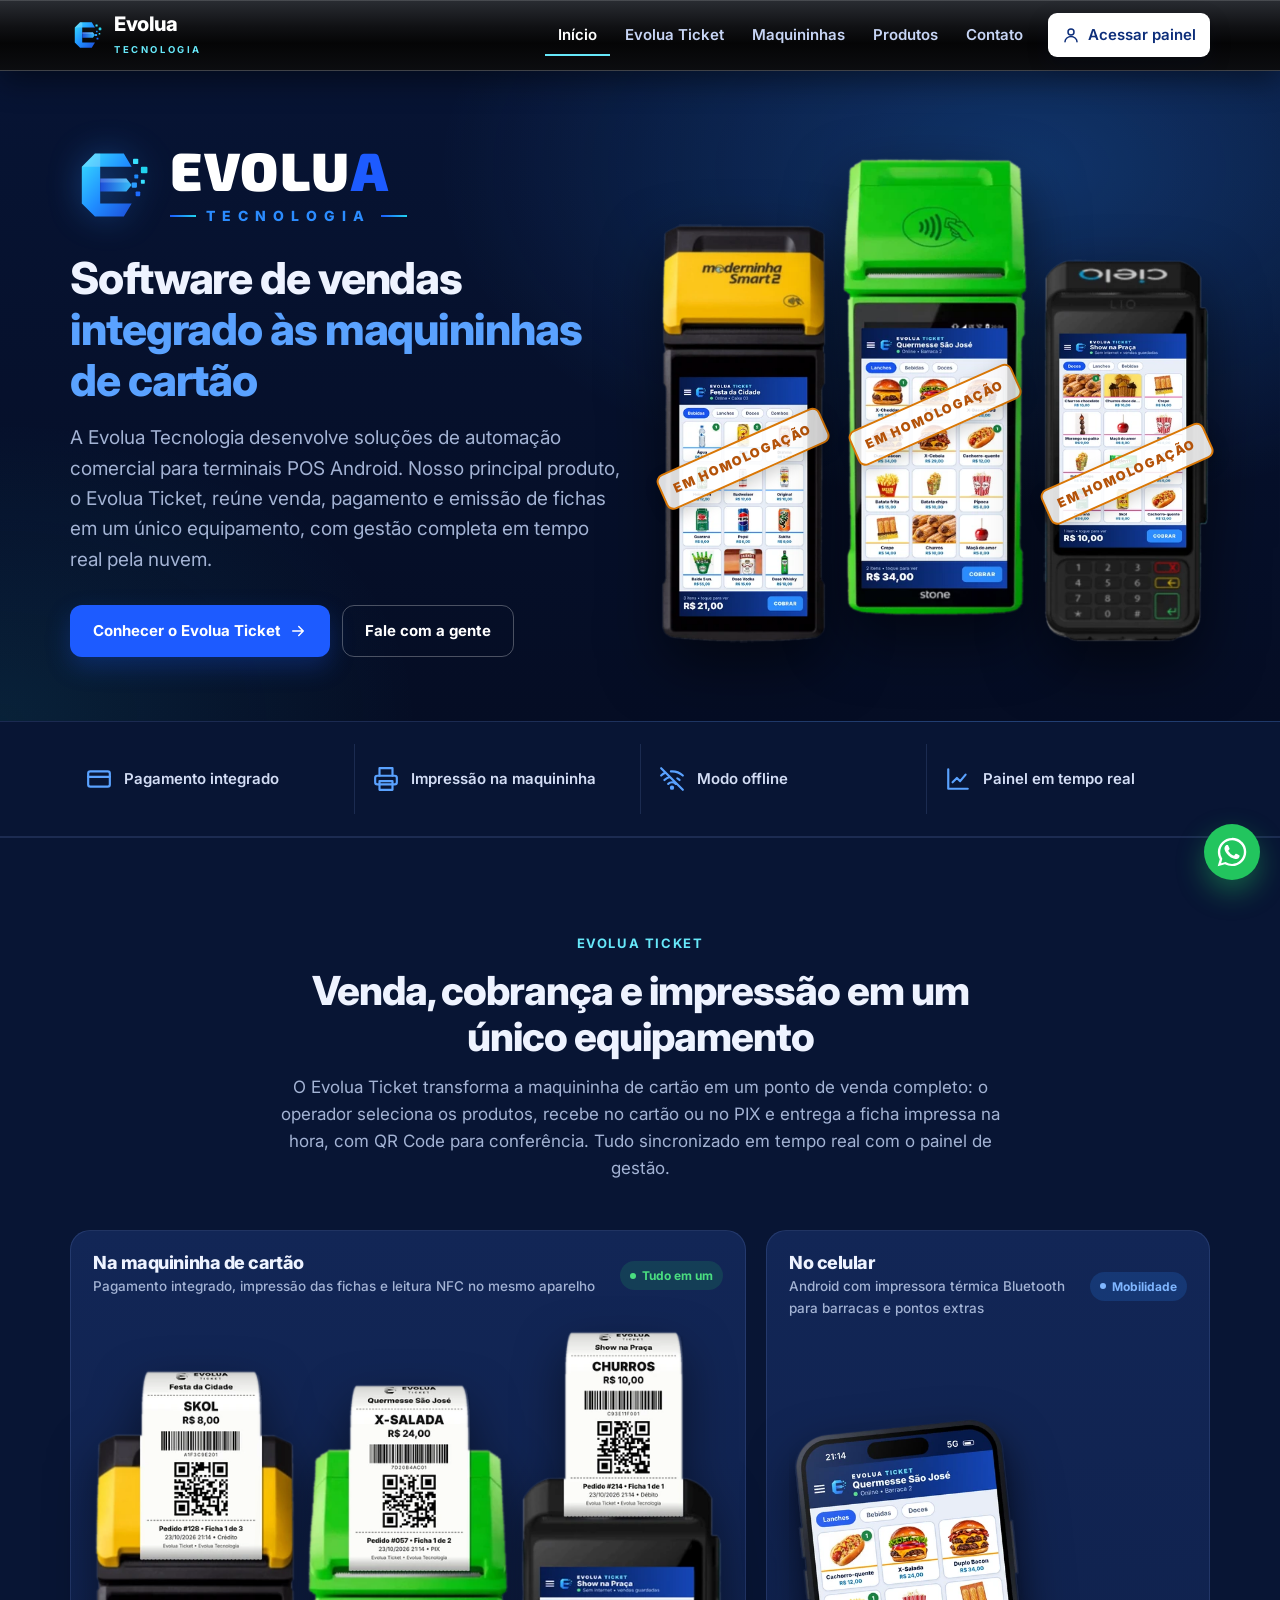
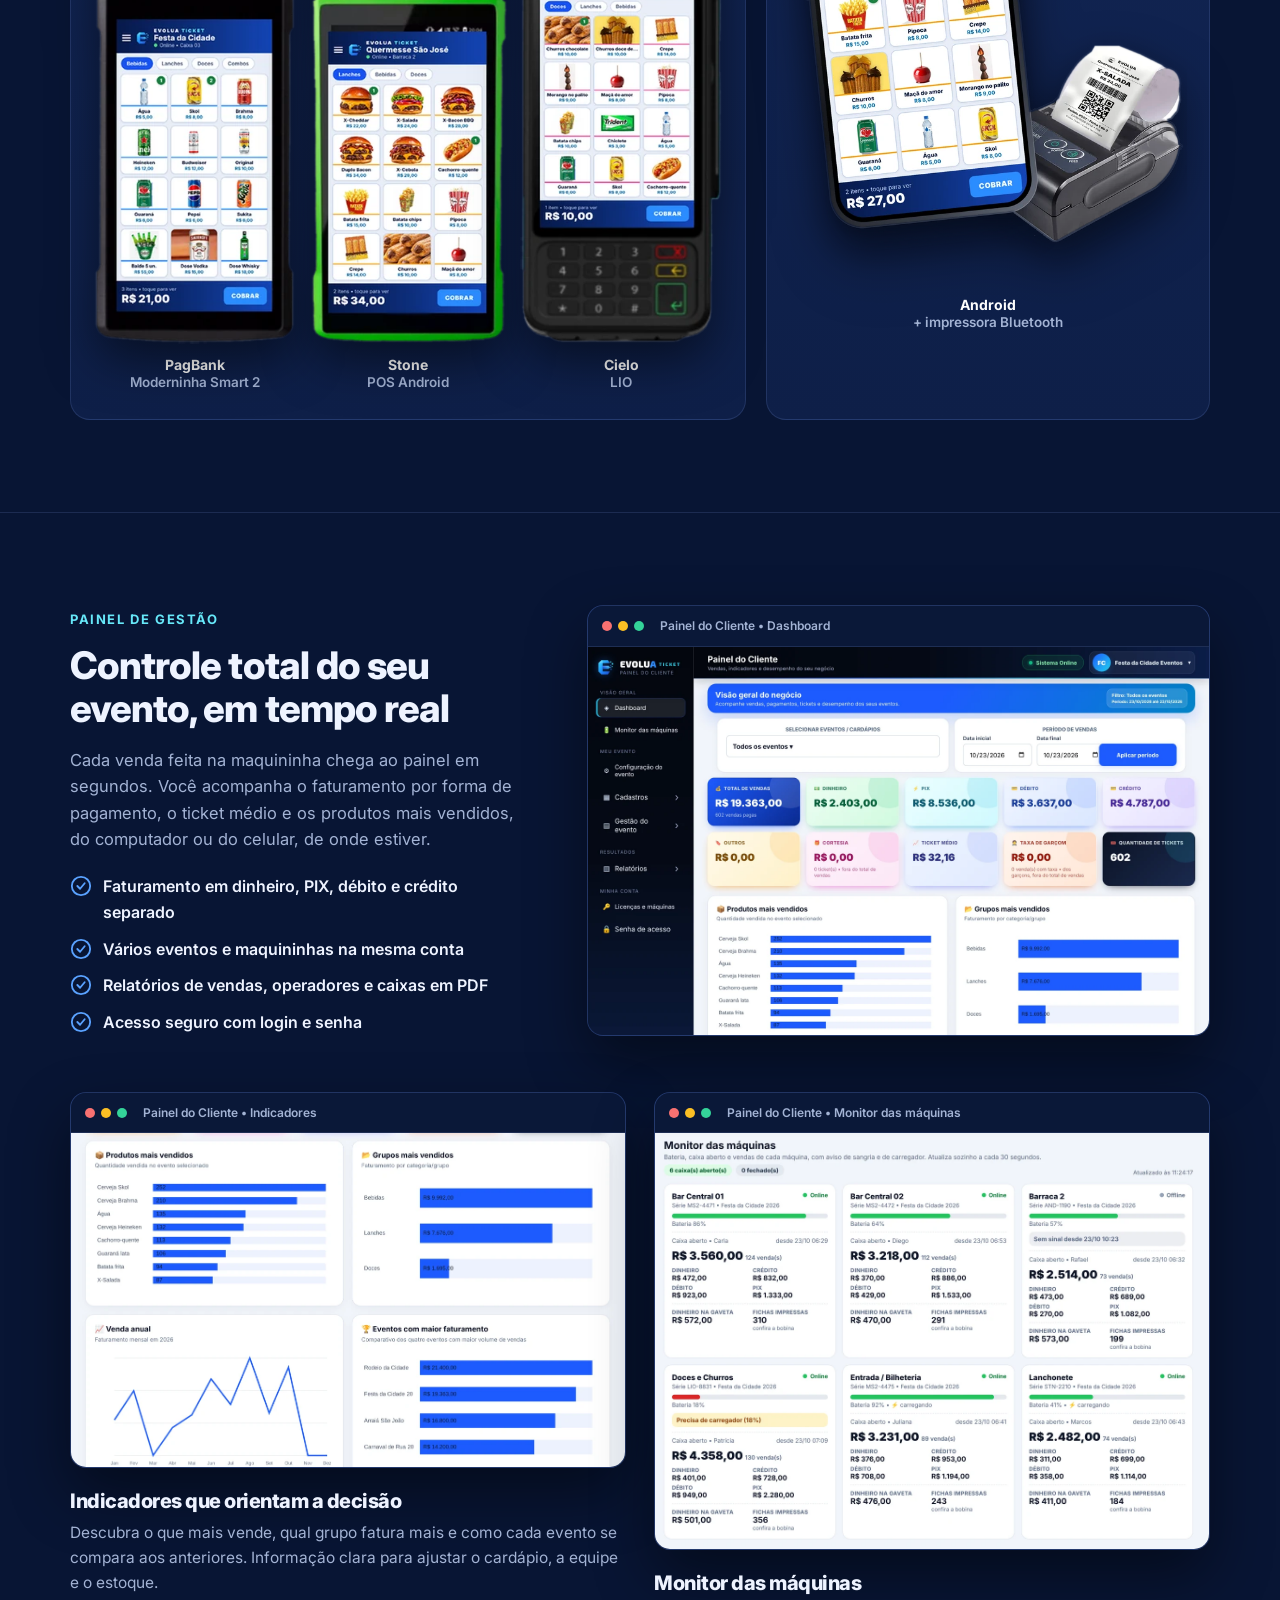
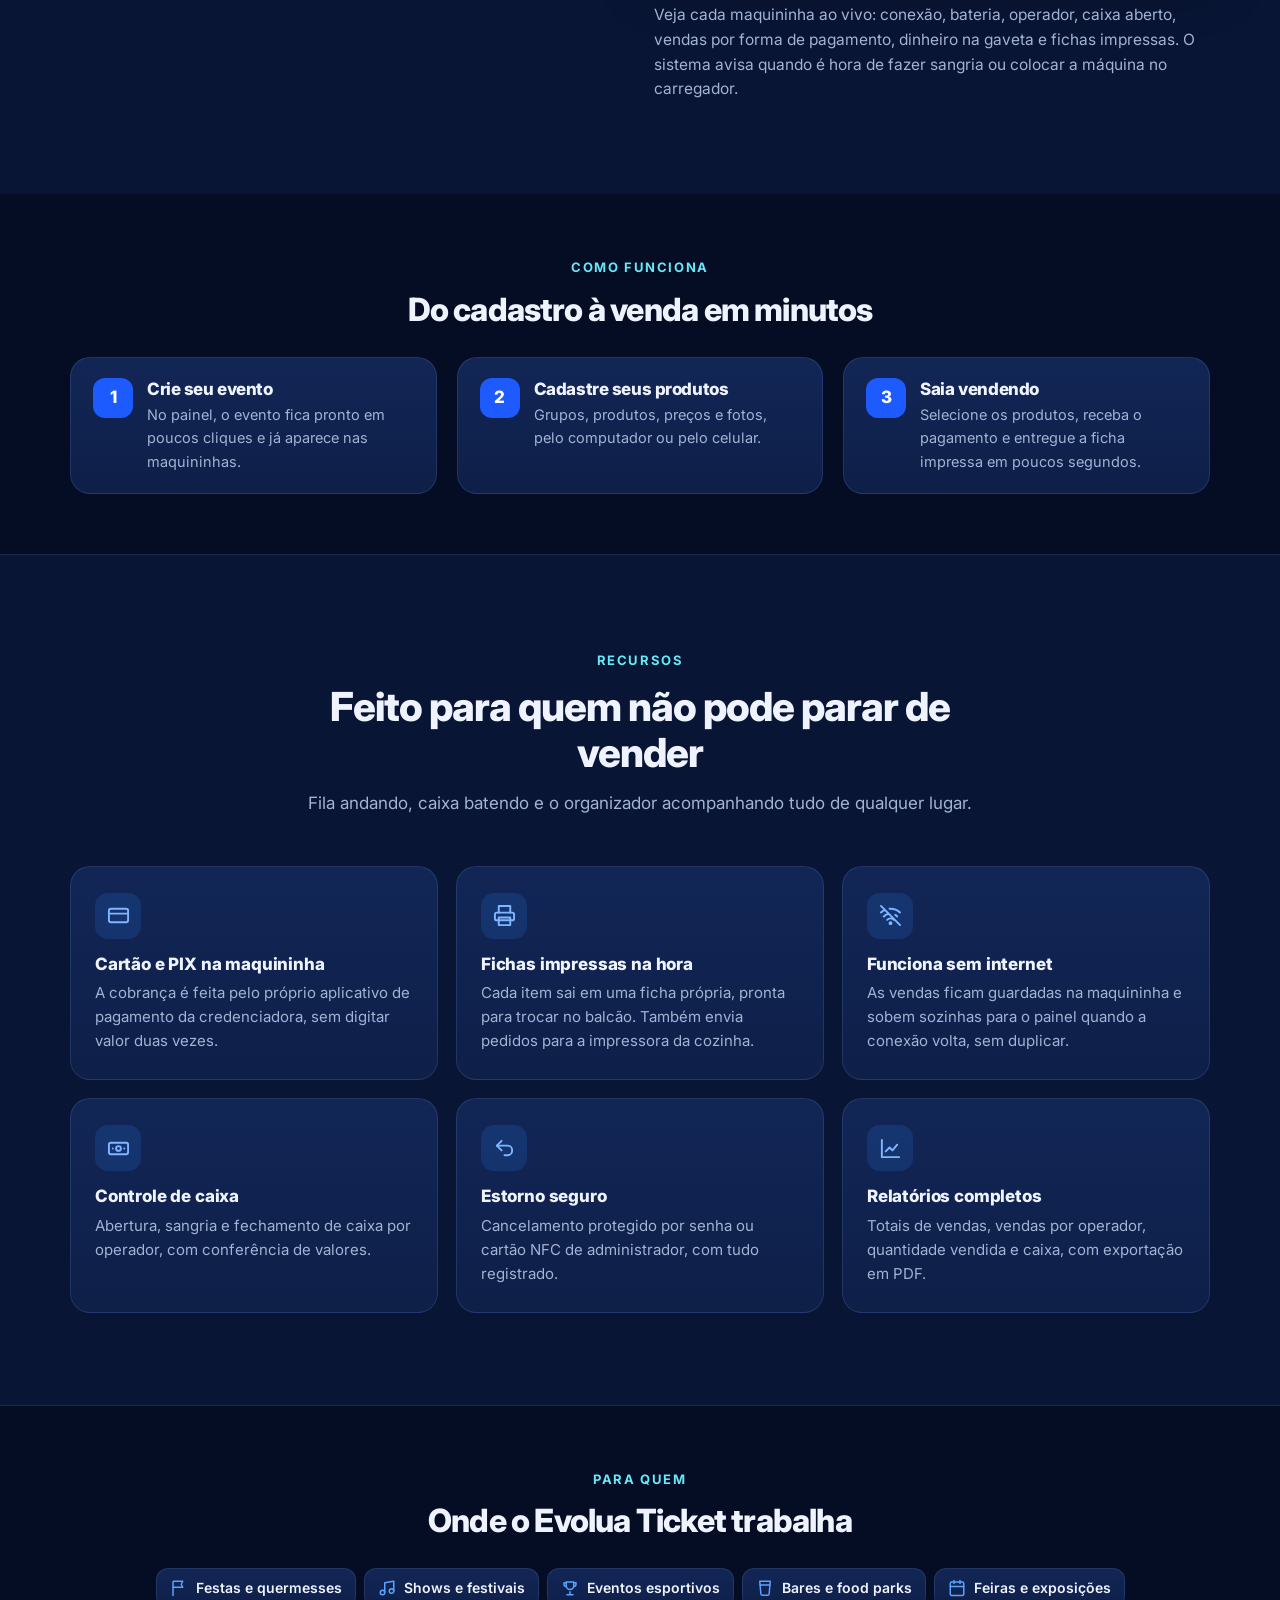
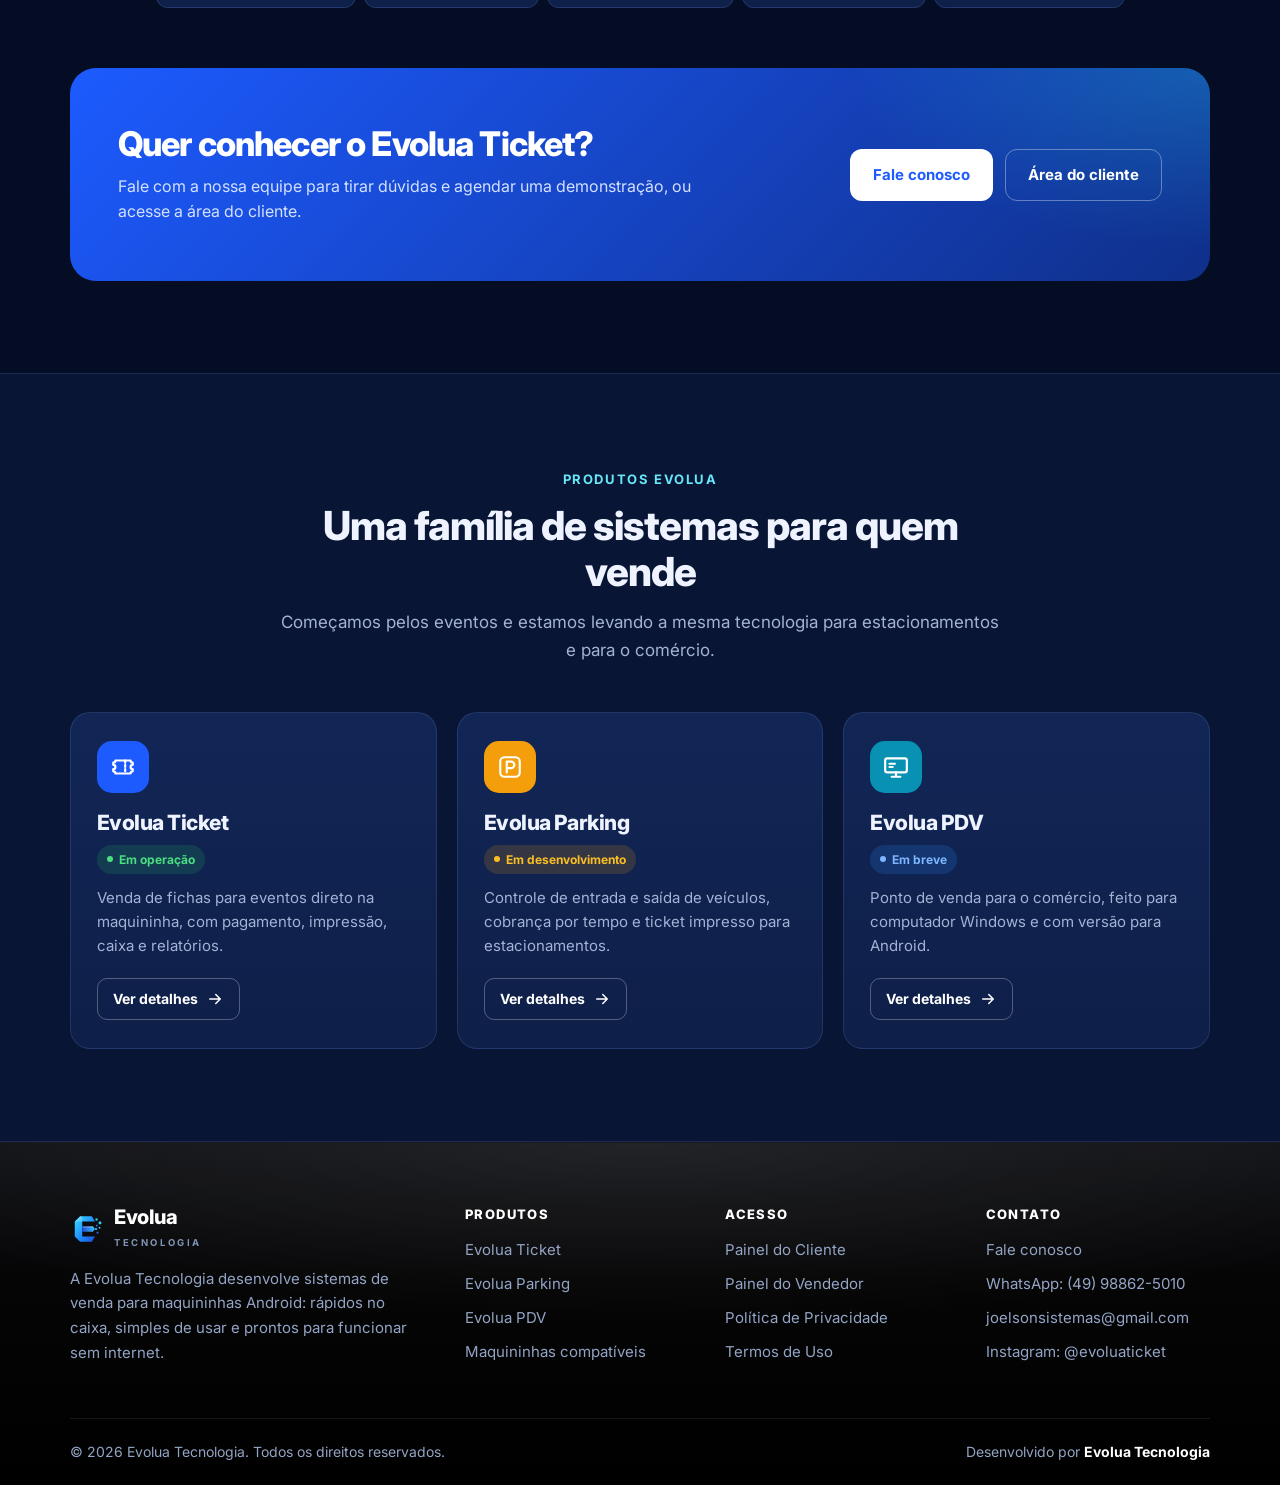
==== commit ed378cdc: "Corrige os contatos que não apareciam e força o navegador a baixar o CSS e o JS novos Co-Authored-By" ====
--- a/index.html
+++ b/index.html
@@ -17,7 +17,7 @@
 <link rel="preconnect" href="https://fonts.googleapis.com">
 <link rel="preconnect" href="https://fonts.gstatic.com" crossorigin>
 <link href="https://fonts.googleapis.com/css2?family=Exo+2:wght@800;900&family=Inter:wght@400;500;600;700;800;900&display=swap" rel="stylesheet">
-<link rel="stylesheet" href="assets/css/style.css">
+<link rel="stylesheet" href="assets/css/style.css?v=202610231505">
 </head>
 <body>
 <header class="header">
@@ -240,6 +240,6 @@
   </div>
 </footer>
 <a class="wa-float" href="contato.html" aria-label="Falar no WhatsApp" hidden><svg viewBox="0 0 24 24" fill="currentColor" aria-hidden="true"><path d="M17.47 14.38c-.3-.15-1.76-.87-2.03-.97-.27-.1-.47-.15-.67.15-.2.3-.77.97-.94 1.17-.17.2-.35.22-.65.07-.3-.15-1.26-.46-2.4-1.48-.89-.79-1.49-1.77-1.66-2.07-.17-.3-.02-.46.13-.61.13-.13.3-.35.45-.52.15-.17.2-.3.3-.5.1-.2.05-.37-.03-.52-.07-.15-.67-1.6-.92-2.2-.24-.58-.49-.5-.67-.51h-.57c-.2 0-.52.07-.8.37-.27.3-1.04 1.02-1.04 2.48 0 1.46 1.07 2.88 1.21 3.08.15.2 2.1 3.2 5.08 4.49.71.31 1.26.49 1.7.63.71.22 1.36.19 1.87.12.57-.09 1.76-.72 2-1.41.25-.7.25-1.29.17-1.41-.07-.13-.27-.2-.57-.35ZM12.04 21.5h-.01a9.43 9.43 0 0 1-4.8-1.32l-.35-.2-3.57.94.95-3.48-.22-.36A9.42 9.42 0 0 1 2.6 12.05C2.6 6.84 6.84 2.6 12.05 2.6c2.52 0 4.9.99 6.68 2.77a9.37 9.37 0 0 1 2.76 6.68c0 5.21-4.24 9.45-9.45 9.45Zm8.04-17.5A11.3 11.3 0 0 0 12.04.7C5.78.7.68 5.8.68 12.05c0 2 .52 3.95 1.52 5.67L.58 23.3l5.72-1.5a11.3 11.3 0 0 0 5.74 1.46h.01c6.26 0 11.36-5.1 11.36-11.35 0-3.04-1.18-5.89-3.33-8.03Z"/></svg></a>
-<script src="assets/js/main.js"></script>
+<script src="assets/js/main.js?v=202610231505"></script>
 </body>
 </html>
--- a/assets/css/style.css
+++ b/assets/css/style.css
@@ -536,3 +536,10 @@
 .footer{background:radial-gradient(1200px 260px at 50% 0,rgba(255,255,255,.07),transparent 70%),linear-gradient(180deg,#121317,#050506 40%,#000 100%);border-top:1px solid rgba(255,255,255,.10)}
 .footer-bottom{border-top-color:rgba(255,255,255,.08)}
 @media (max-width:940px){.nav{background:linear-gradient(180deg,#101114,#050506)}}
+
+/* Formulário: campo anti-robô escondido e aviso de enviado */
+.hp{position:absolute!important;left:-9999px!important;width:1px;height:1px;opacity:0}
+.form-done{padding:30px 10px;text-align:center}
+.form-done b{display:block;font-size:22px;margin-bottom:8px;color:#4ade80}
+.form-done p{color:var(--muted)}
+[hidden]{display:none!important}
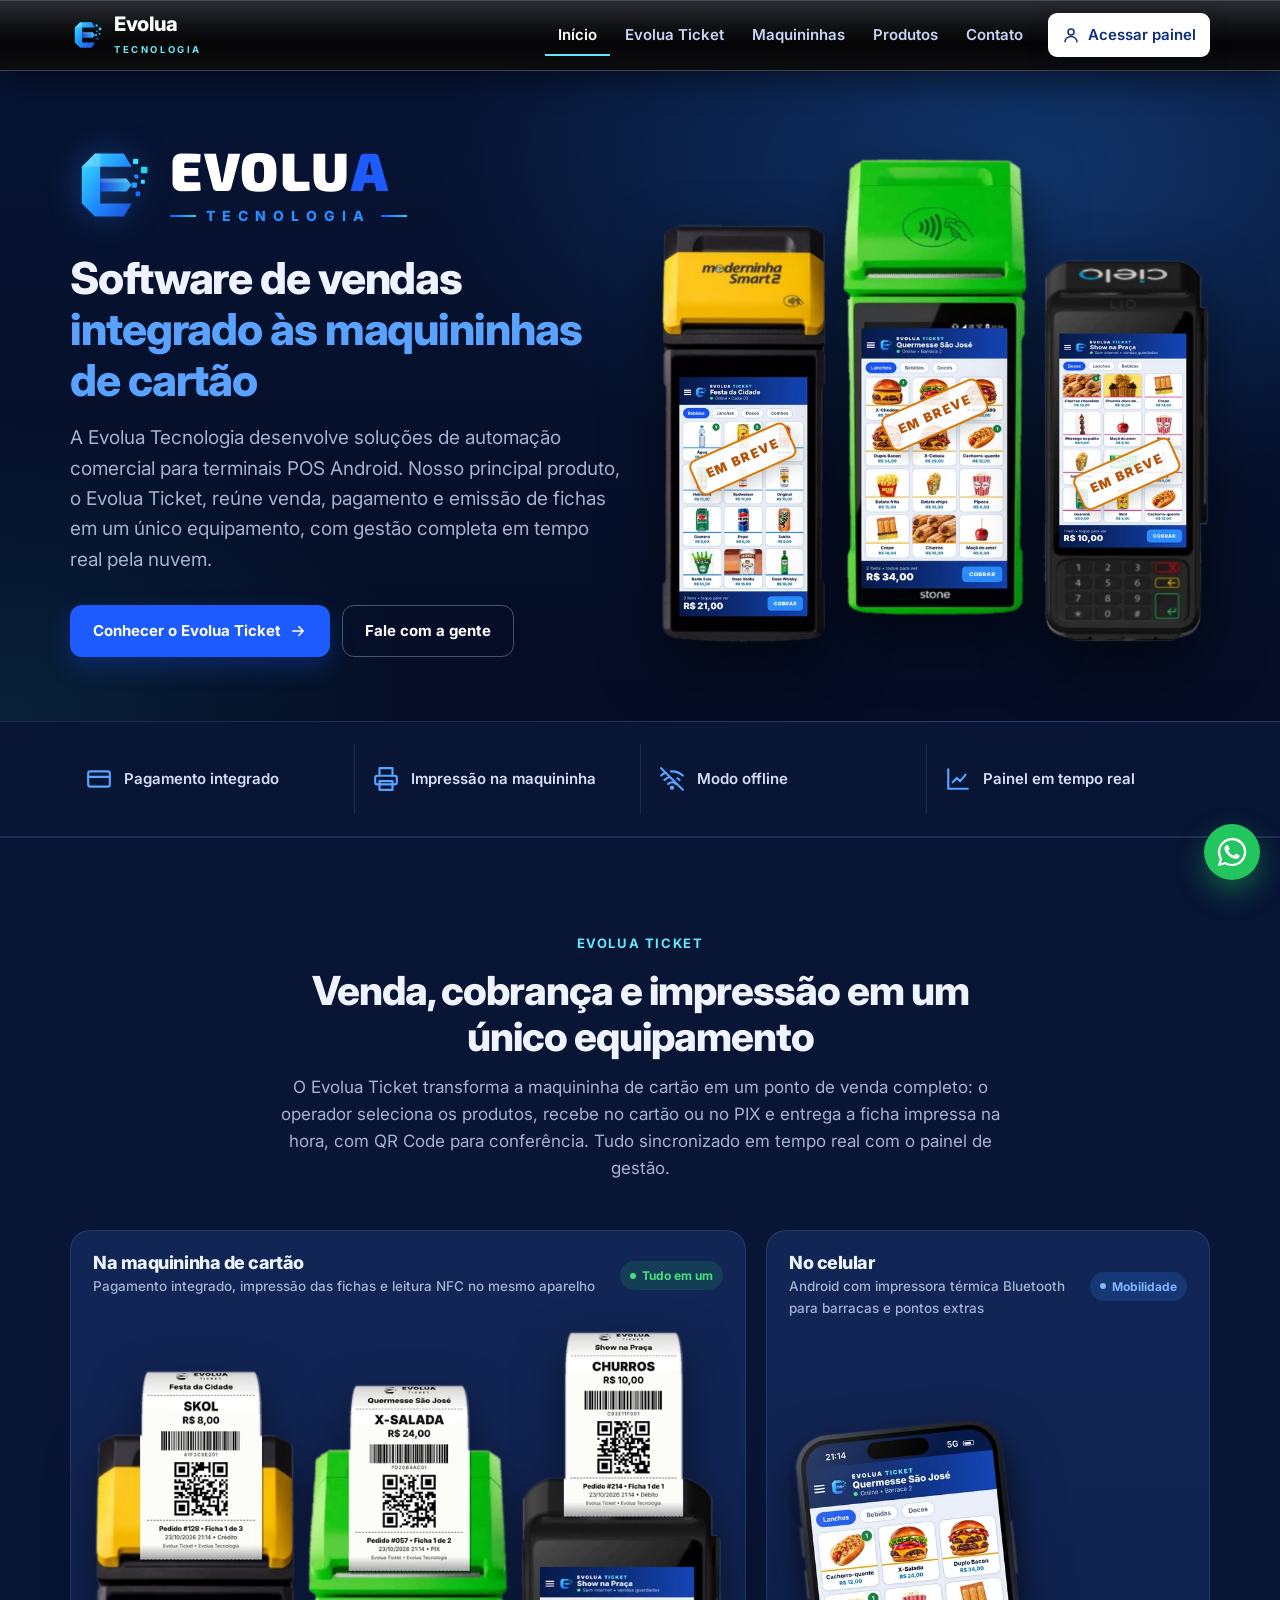
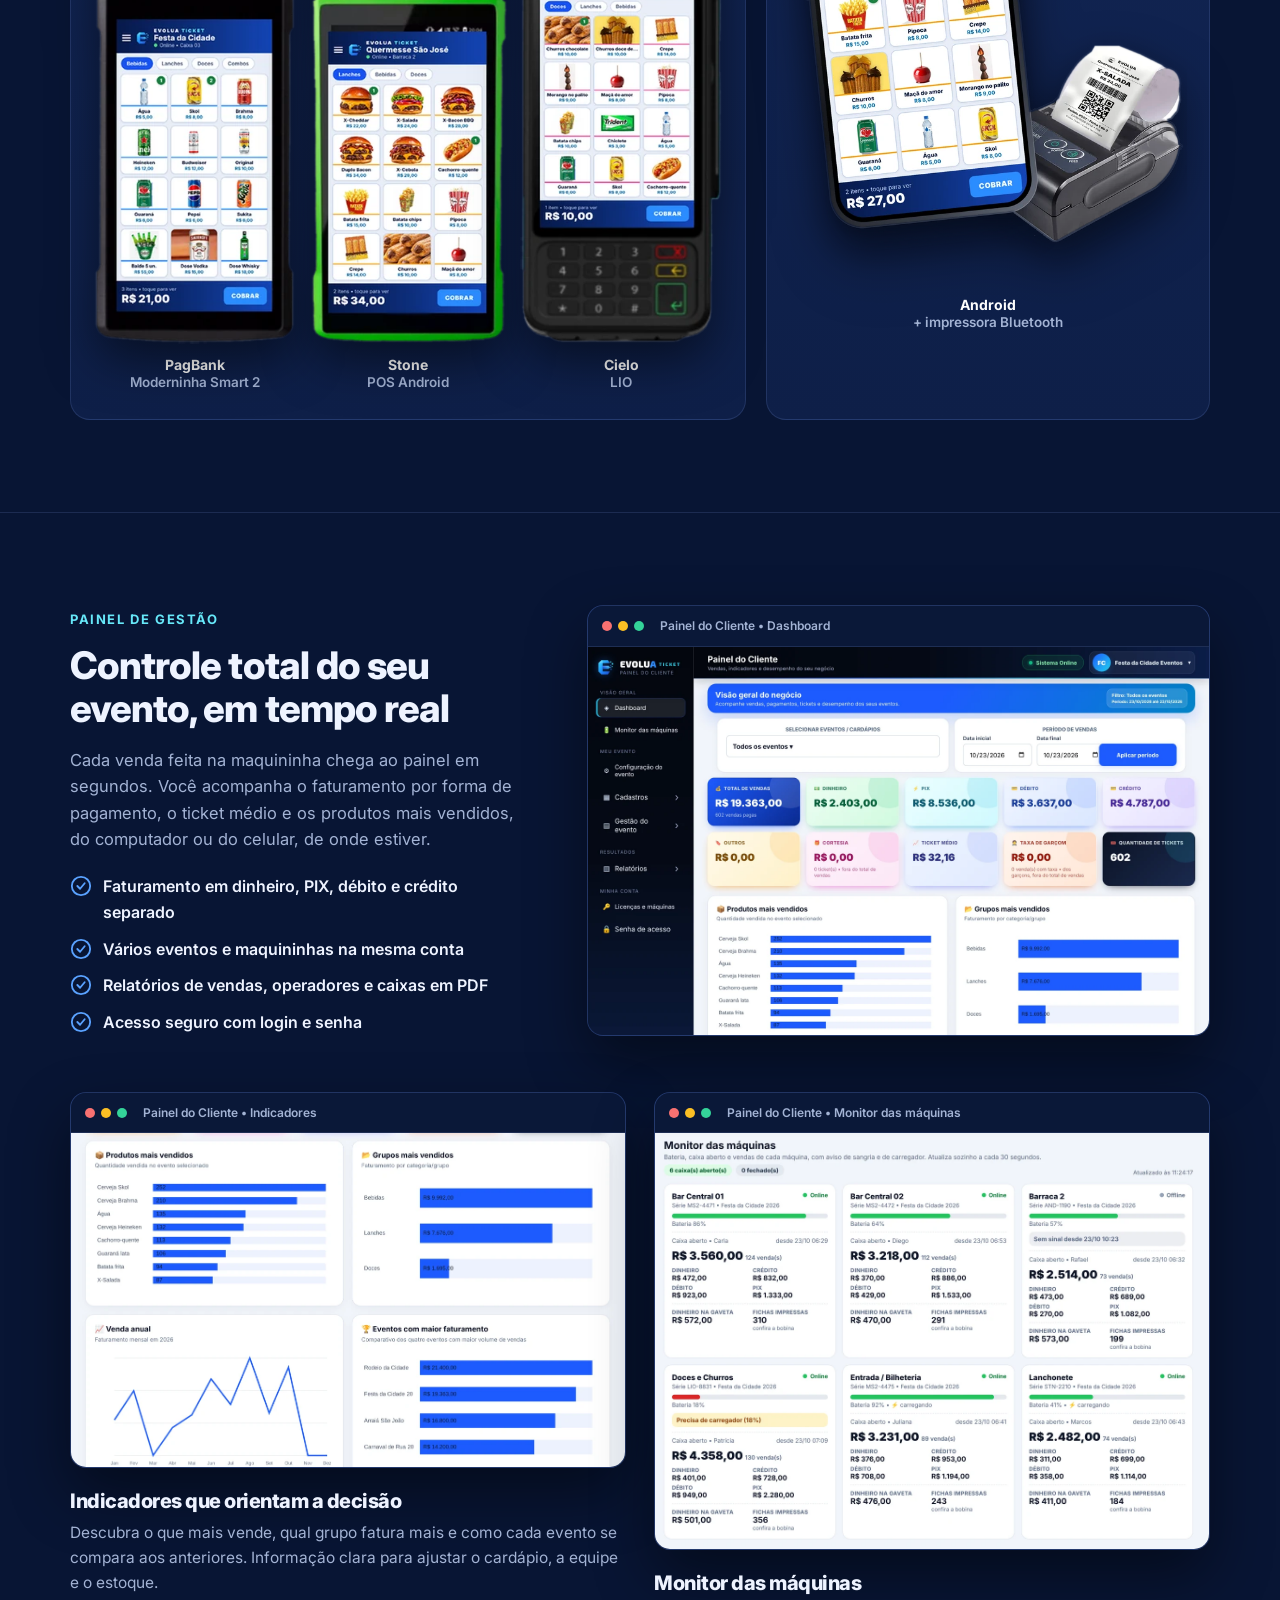
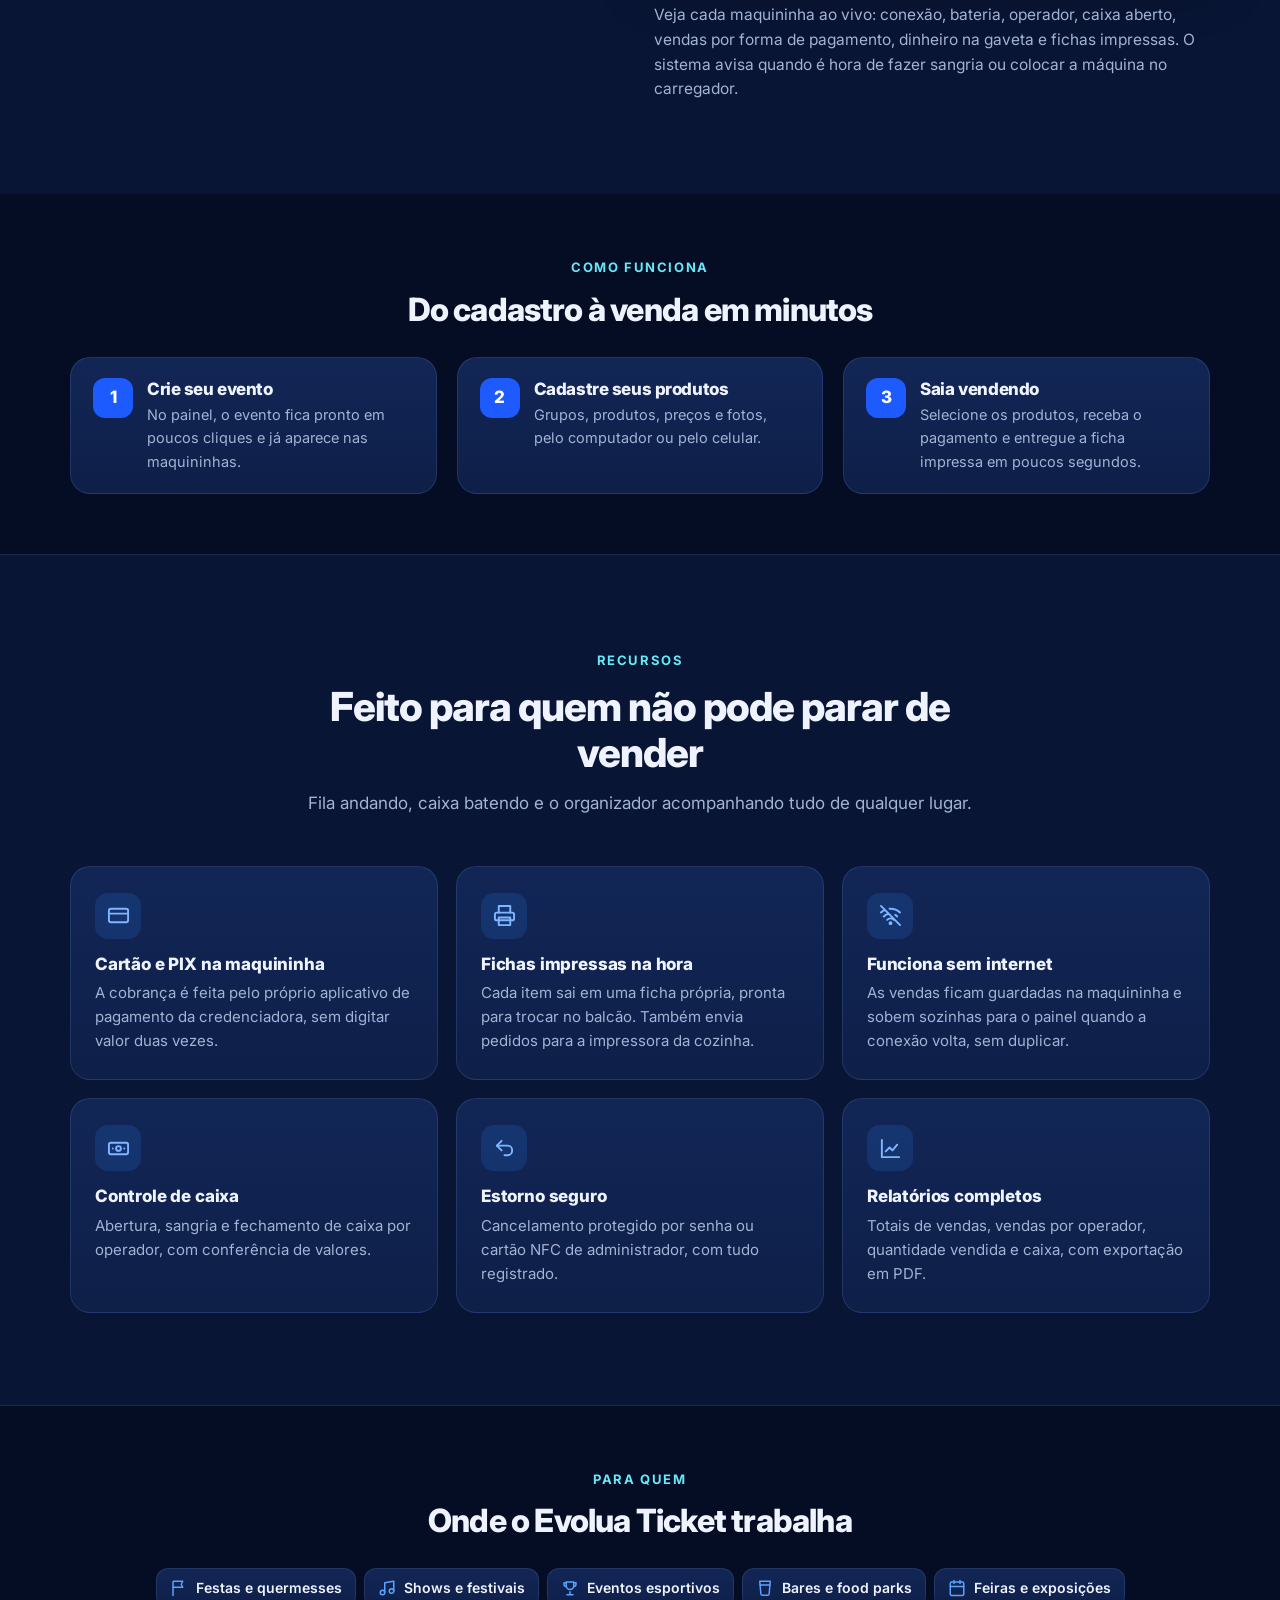
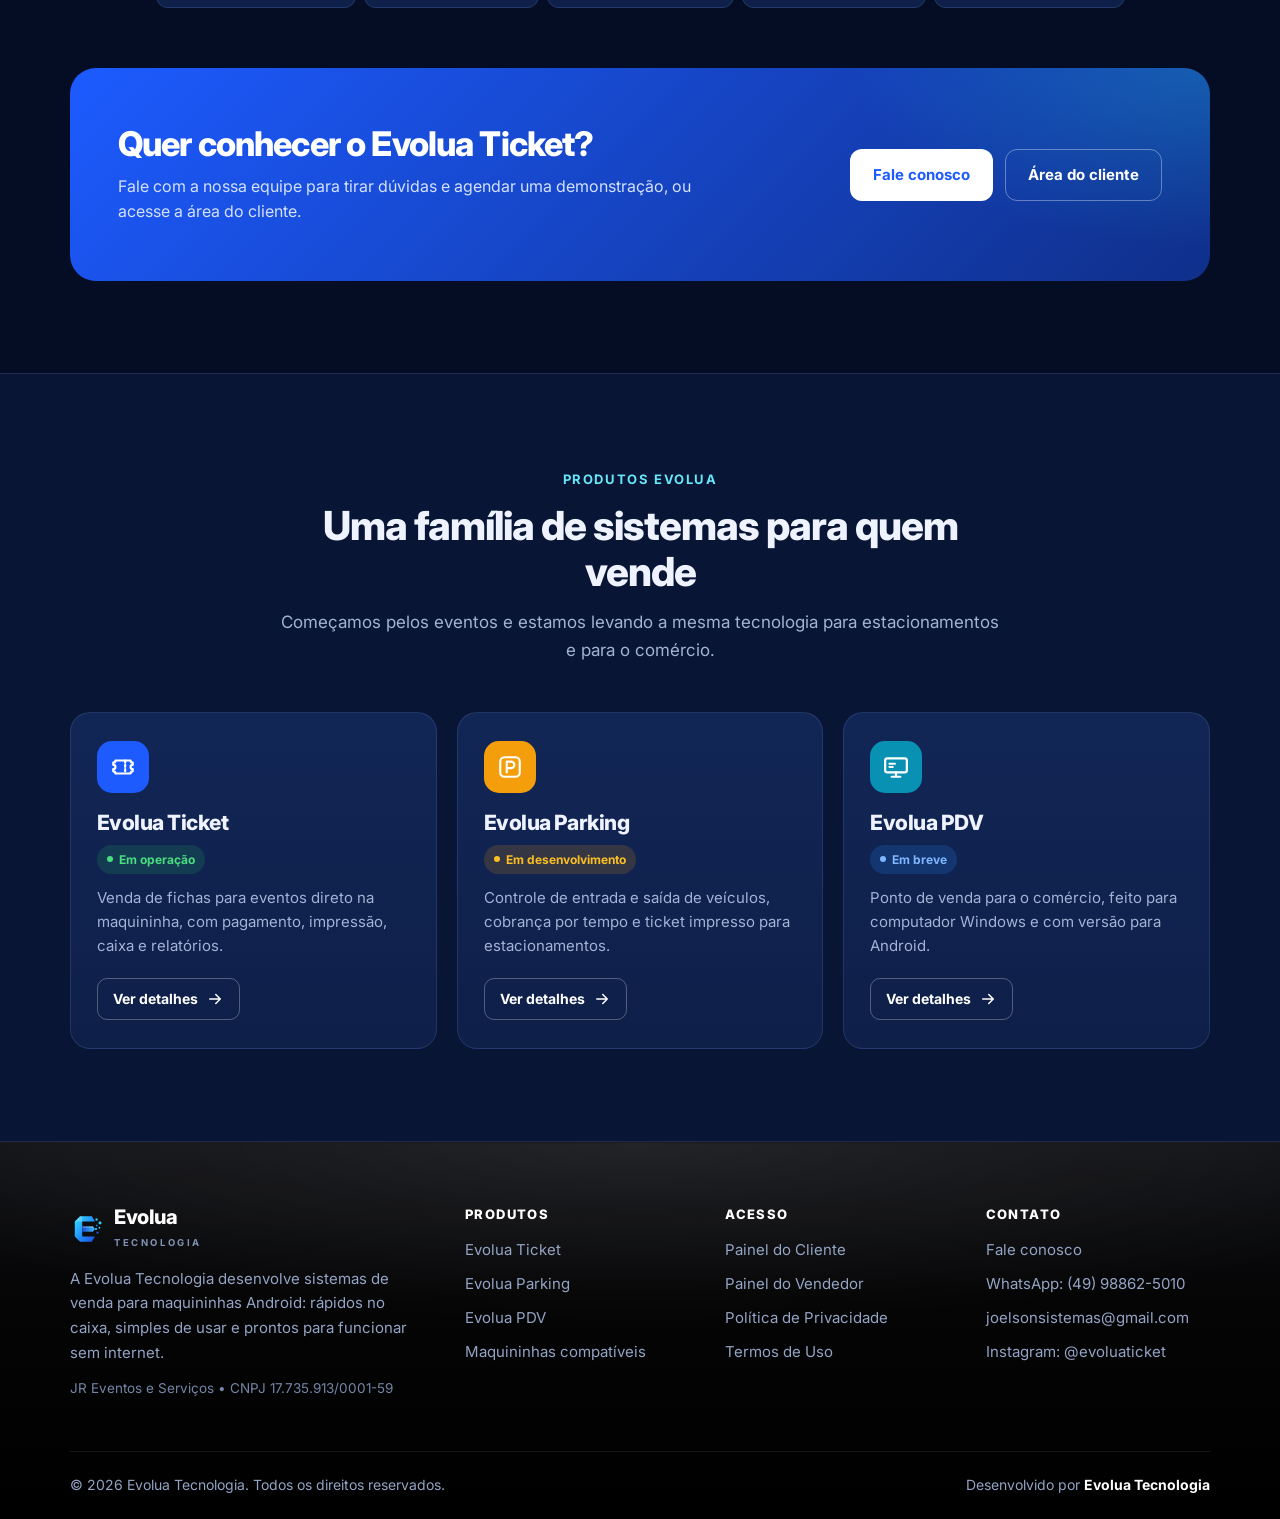
==== commit b74633cc: "Troca "Em homologação" por "Em breve" e "Integração em andamento" Co-Authored-By: Claude Opus 5.5 <n" ====
--- a/index.html
+++ b/index.html
@@ -47,9 +47,9 @@
       </div>
     </div>
     <div class="real-devices">
-      <figure class="real-dev "><img src="assets/img/maquininhas/moderninha-smart-2.webp" alt="Evolua Ticket na maquininha Moderninha Smart 2 da PagBank" loading="eager"><span class="stamp">Em homologação</span></figure>
-      <figure class="real-dev mid"><img src="assets/img/maquininhas/stone.webp" alt="Evolua Ticket na maquininha da Stone" loading="eager"><span class="stamp">Em homologação</span></figure>
-      <figure class="real-dev "><img src="assets/img/maquininhas/cielo.webp" alt="Evolua Ticket na maquininha Cielo LIO" loading="eager"><span class="stamp">Em homologação</span></figure>
+      <figure class="real-dev "><img src="assets/img/maquininhas/moderninha-smart-2.webp" alt="Evolua Ticket na maquininha Moderninha Smart 2 da PagBank" loading="eager"><span class="stamp">Em breve</span></figure>
+      <figure class="real-dev mid"><img src="assets/img/maquininhas/stone.webp" alt="Evolua Ticket na maquininha da Stone" loading="eager"><span class="stamp">Em breve</span></figure>
+      <figure class="real-dev "><img src="assets/img/maquininhas/cielo.webp" alt="Evolua Ticket na maquininha Cielo LIO" loading="eager"><span class="stamp">Em breve</span></figure>
     </div>
   </div>
 </section>
--- a/assets/css/style.css
+++ b/assets/css/style.css
@@ -543,3 +543,20 @@
 .form-done b{display:block;font-size:22px;margin-bottom:8px;color:#4ade80}
 .form-done p{color:var(--muted)}
 [hidden]{display:none!important}
+
+/* ---------- Página PagBank ---------- */
+.pb-device{display:flex;justify-content:center}
+.pb-device img{width:min(300px,70vw);height:auto;filter:drop-shadow(0 30px 40px rgba(0,0,0,.55))}
+.pb-table{max-width:960px;margin:0 auto;border:1px solid var(--line);border-radius:18px;overflow:hidden;background:linear-gradient(180deg,var(--card-2),var(--card))}
+.pb-row{display:grid;grid-template-columns:220px 1fr;gap:18px;padding:16px 22px;border-bottom:1px solid var(--line)}
+.pb-row:last-child{border-bottom:0}
+.pb-row b{color:#fff}
+.pb-row span{color:var(--muted)}
+.pb-steps{grid-template-columns:repeat(4,1fr)}
+.pb-company{display:grid;grid-template-columns:1fr 1fr;gap:12px;margin-top:22px}
+.pb-company div{padding:14px 16px;border-radius:14px;border:1px solid var(--line);background:linear-gradient(180deg,var(--card-2),var(--card))}
+.pb-company .full{grid-column:1/-1}
+.pb-company small{display:block;color:var(--muted);font-size:12px;font-weight:700;text-transform:uppercase;letter-spacing:.6px}
+.pb-link{color:#7fb6ff;font-weight:700}
+@media (max-width:860px){.pb-steps{grid-template-columns:1fr 1fr}.pb-row{grid-template-columns:1fr;gap:4px}}
+@media (max-width:520px){.pb-steps,.pb-company{grid-template-columns:1fr}}
